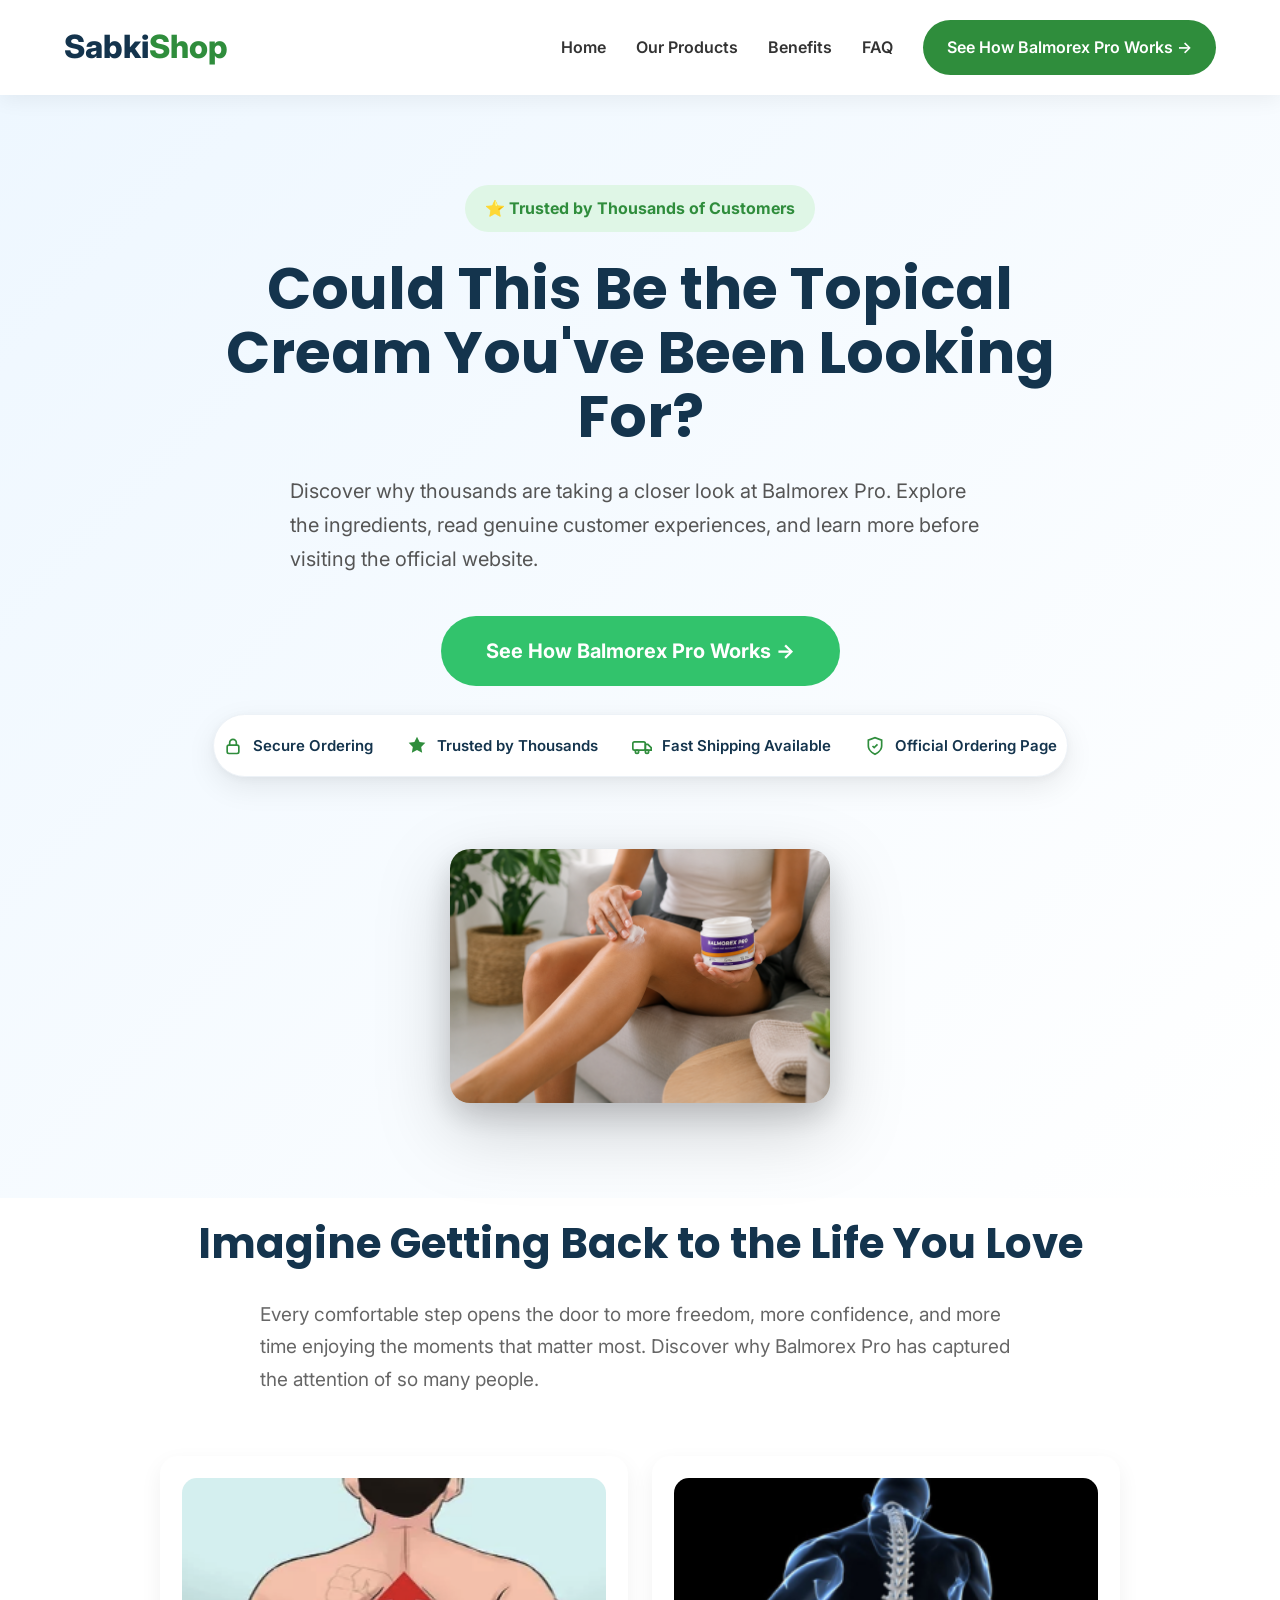
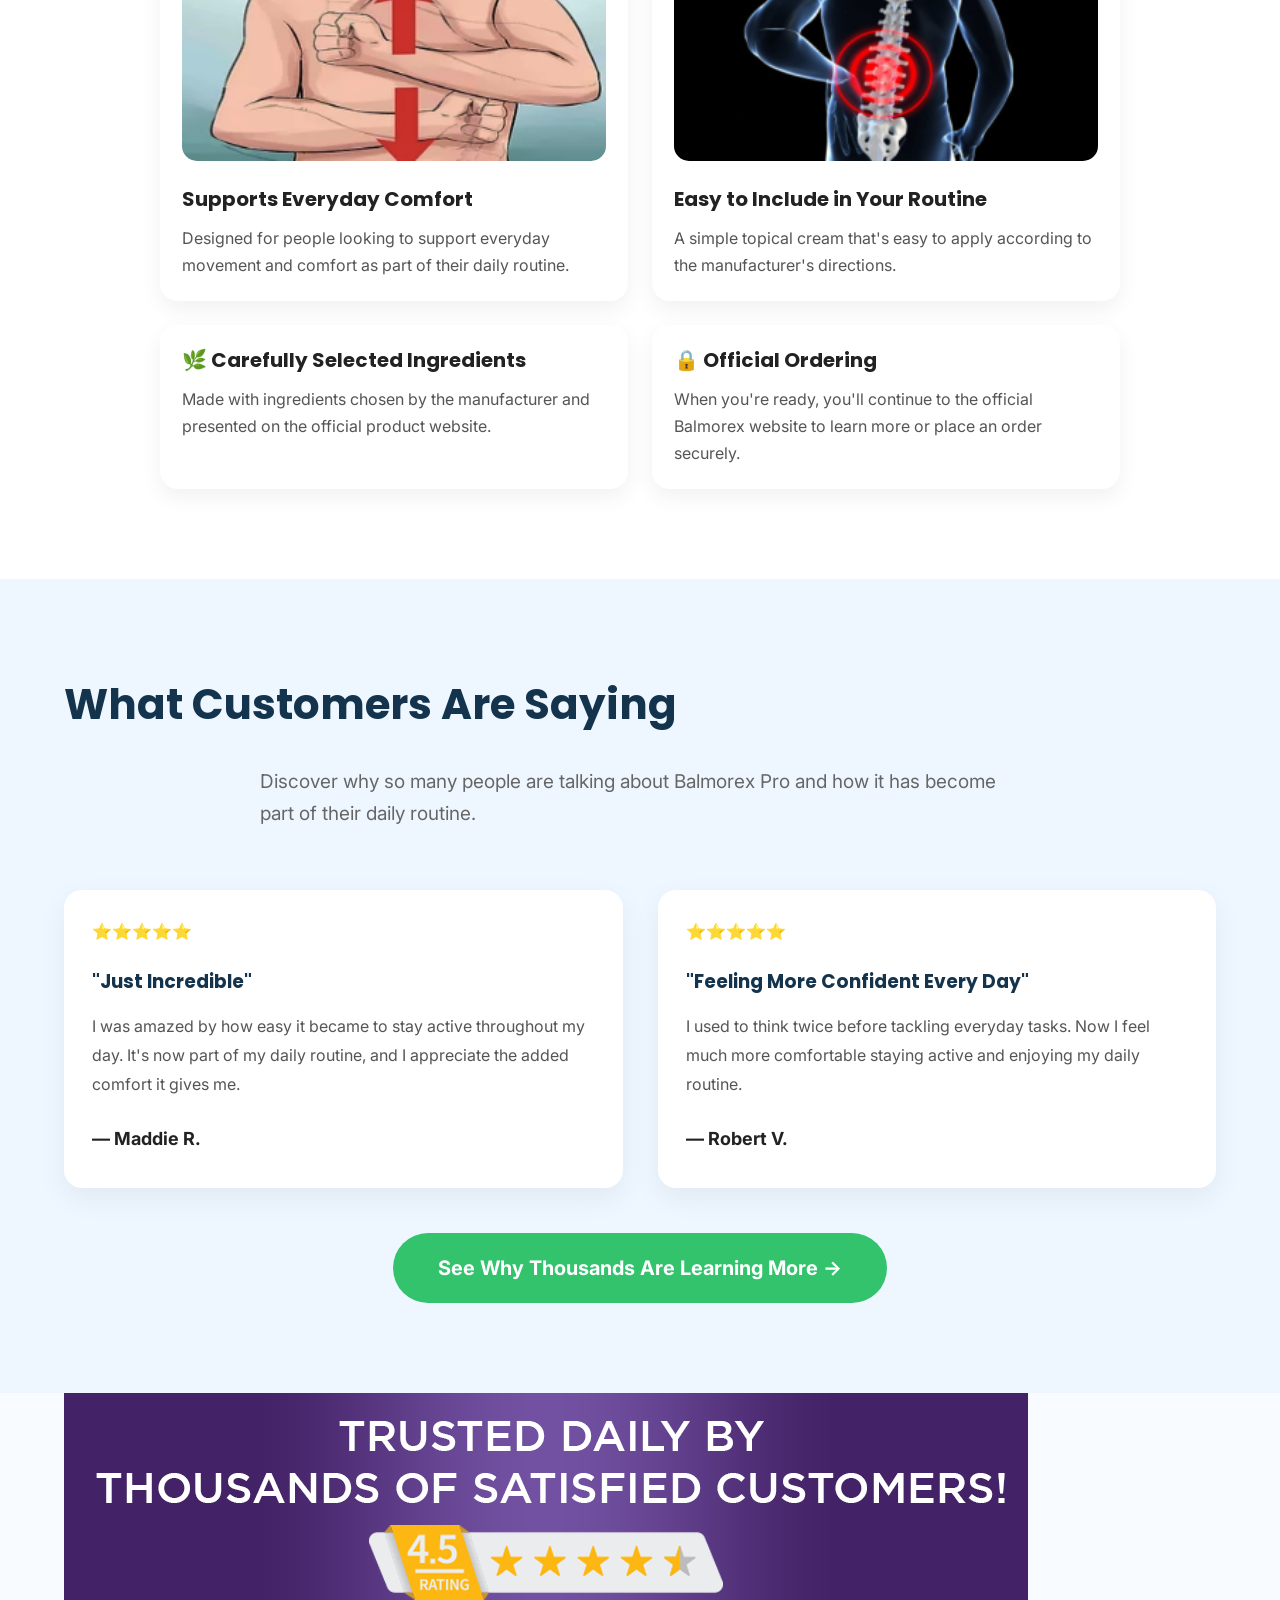
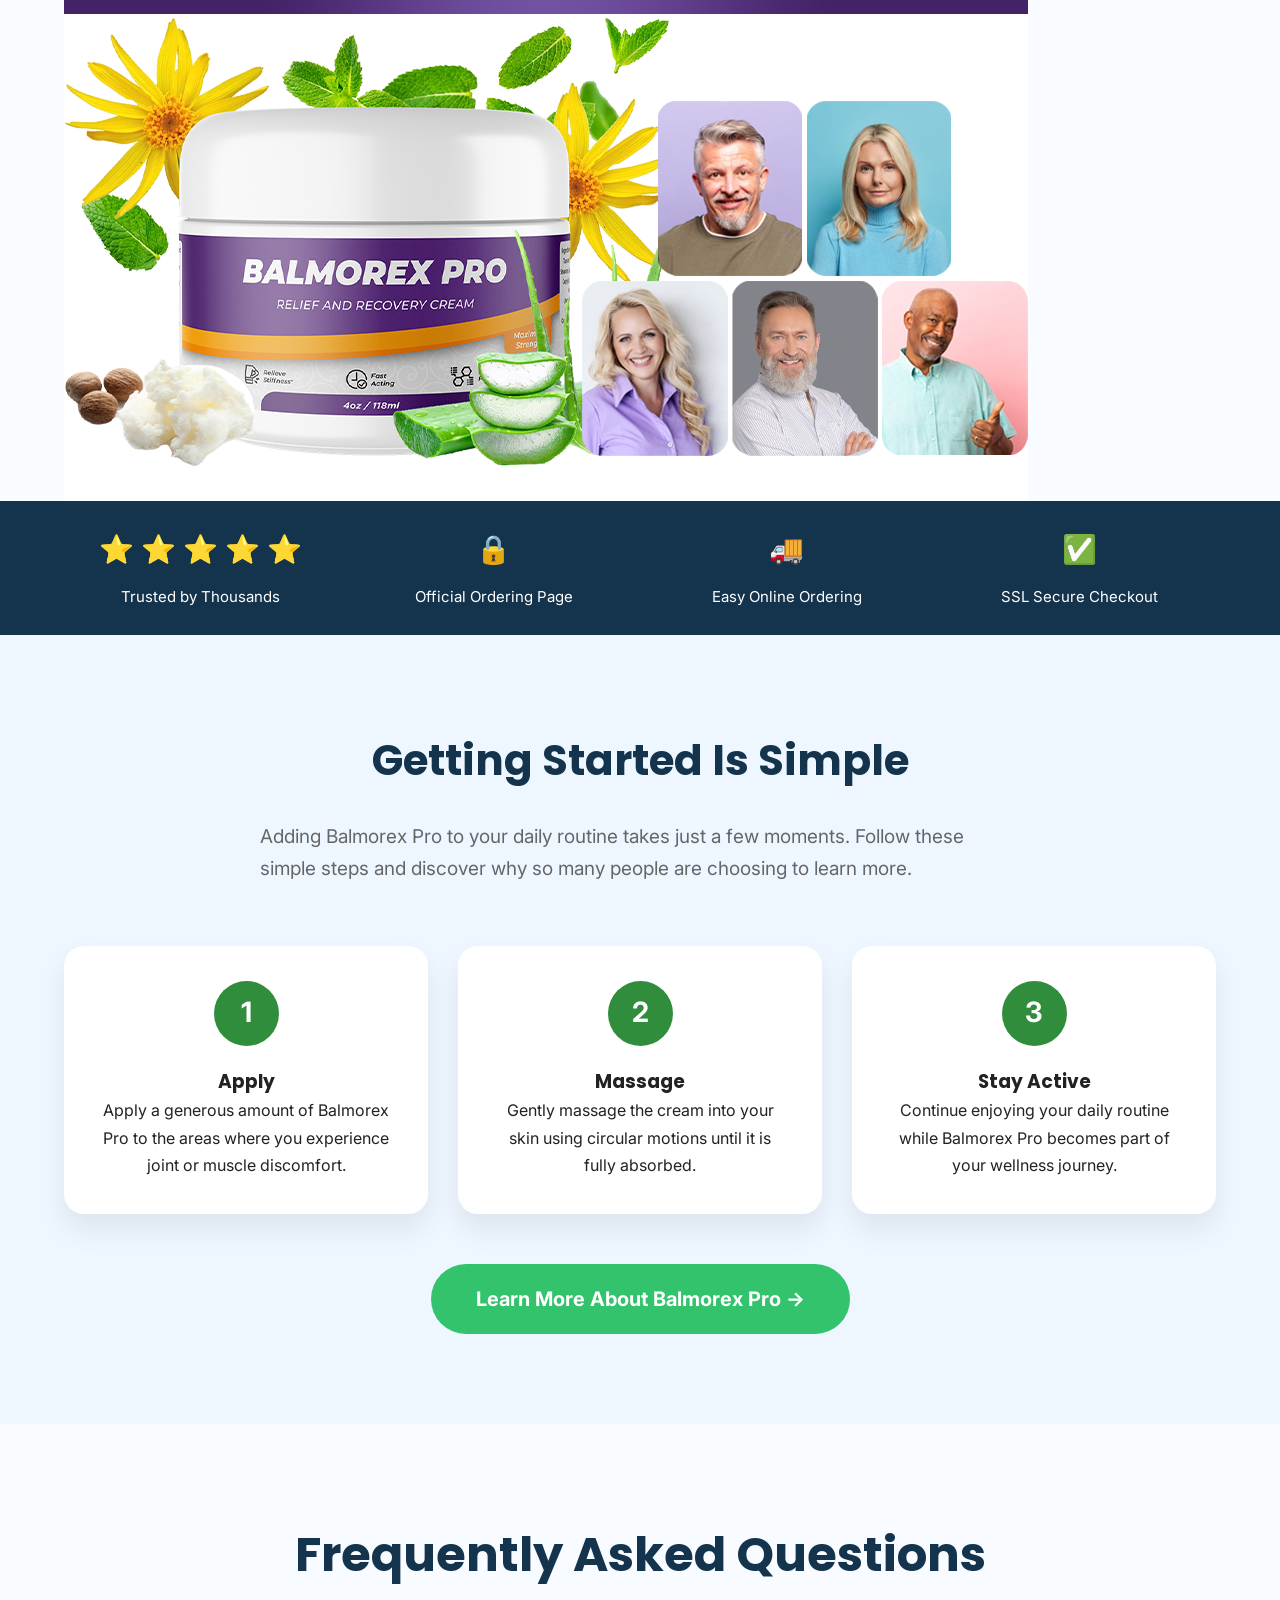
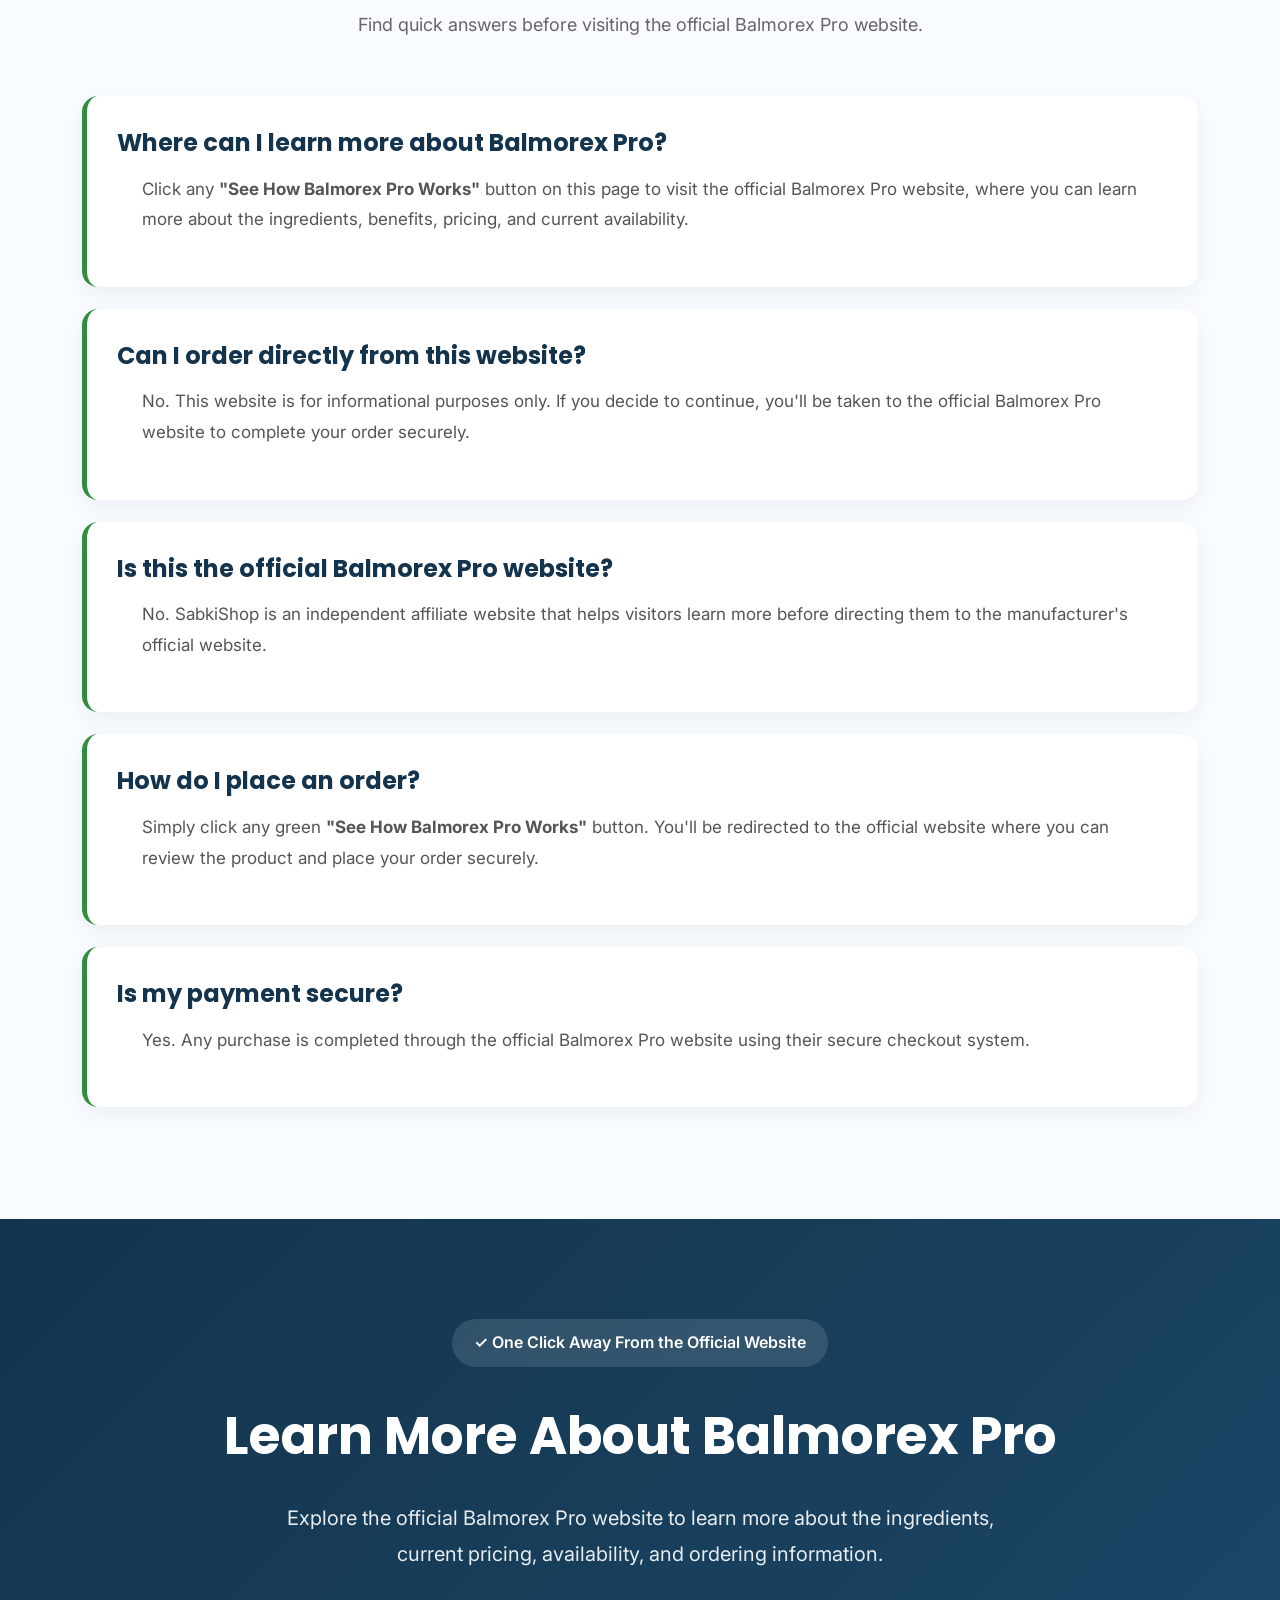
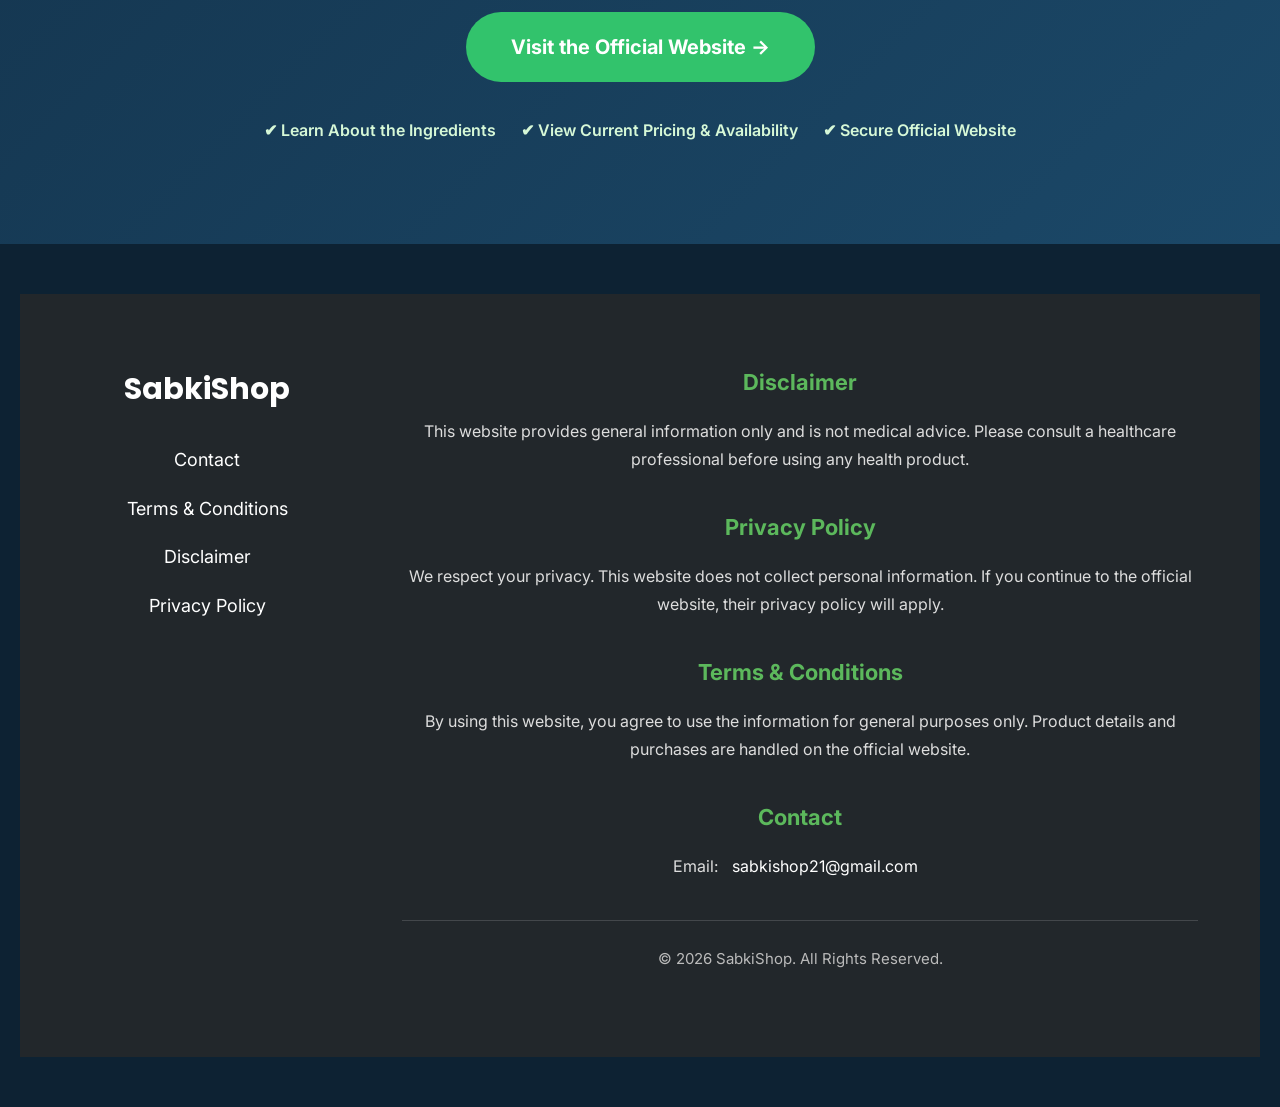
==== index.html @ d7b36d66 "Update the buttons" ====
<!DOCTYPE html>
<html lang="en">

<head>
    <meta charset="UTF-8">
    <meta name="viewport" content="width=device-width, initial-scale=1.0">

    <title>Balmorex Pro | SabkiShop</title>

    <meta name="description"
        content="Discover Balmorex Pro and learn more about its ingredients, benefits, and customer reviews.">

    <meta name="robots" content="index, follow">

    <link rel="canonical" href="https://www.sabkishop.in/">
    <link rel="preconnect" href="https://fonts.googleapis.com">
    <link rel="preconnect" href="https://fonts.gstatic.com" crossorigin>

    <link
        href="https://fonts.googleapis.com/css2?family=Poppins:wght@400;500;600;700;800&family=Inter:wght@400;500;600&display=swap"
        rel="stylesheet">

    <link rel="stylesheet" href="style.css">

    <!-- Meta Pixel Code -->
    <script>
        !function (f, b, e, v, n, t, s) {
            if (f.fbq) return; n = f.fbq = function () {
                n.callMethod ?
                n.callMethod.apply(n, arguments) : n.queue.push(arguments)
            };
            if (!f._fbq) f._fbq = n;
            n.push = n;
            n.loaded = !0;
            n.version = '2.0';
            n.queue = [];
            t = b.createElement(e);
            t.async = !0;
            t.src = v;
            s = b.getElementsByTagName(e)[0];
            s.parentNode.insertBefore(t, s)
        }
            (window, document, 'script',
                'https://connect.facebook.net/en_US/fbevents.js');

        fbq('init', '1314032300882143');
        fbq('track', 'PageView');
    </script>

    <noscript>
        <img height="1" width="1" style="display:none"
            src="https://www.facebook.com/tr?id=1314032300882143&ev=PageView&noscript=1" />
    </noscript>
    <!-- End Meta Pixel Code -->

    <!-- Google tag (gtag.js) -->
    <script async src="https://www.googletagmanager.com/gtag/js?id=G-KTD7SSH7BR"></script>
    <script>
        window.dataLayer = window.dataLayer || [];
        function gtag() { dataLayer.push(arguments); }
        gtag('js', new Date());

        gtag('config', 'G-KTD7SSH7BR');
    </script>


</head>

<body>

    <header>

    <div class="container nav">

        <div class="logo">

            Sabki<span>Shop</span>

        </div>

        <!-- Hamburger -->

        <div class="menu-toggle" id="menu-toggle">

            ☰

        </div>

        <!-- Navigation -->

        <nav id="navbar">

            <a href="index.html">Home</a>

            <a href="products.html">Our Products</a>

            <a href="#benefits">Benefits</a>

            <a href="#faq">FAQ</a>

            <a href="https://balmorex.pro/welcome/?hopId=12590943-ffef-498a-8f0c-2de0f0e2fb64&shield=4b830-x07nxhv7d1nktls4bk5a"
               target="_blank"
               class="nav-btn"
               onclick="fbq('track', 'InitiateCheckout');">

                See How Balmorex Pro Works →

            </a>

        </nav>

    </div>

</header>

    <section class="hero">

        <div class="container hero-grid">

            <div class="hero-text">

                <span class="badge">

                    ⭐ Trusted by Thousands of Customers

                </span>

                <h1>

                    Could This Be the Topical Cream You've Been Looking For?


                </h1>

                <p>

                    Discover why thousands are taking a closer look at Balmorex Pro. Explore the ingredients, read genuine customer experiences, and learn more before visiting the official website.
                </p>

                <div class="hero-buttons">

                    <a href="https://balmorex.pro/welcome/?hopId=12590943-ffef-498a-8f0c-2de0f0e2fb64&shield=4b830-x07nxhv7d1nktls4bk5a"
                        class="primary-btn" target="_blank" onclick="fbq('track', 'InitiateCheckout');">

                        See How Balmorex Pro Works →

                    </a>

                </div>

                <!-- TRUST LINE -->
                <div class="trust-line">

                    <div class="trust-item">
                        <!-- Lock -->
                        <svg class="trust-icon" viewBox="0 0 24 24" fill="none" stroke="currentColor" stroke-width="2">
                            <rect x="5" y="11" width="14" height="10" rx="2" />
                            <path d="M8 11V8a4 4 0 1 1 8 0v3" />
                        </svg>
                        <span>Secure Ordering</span>
                    </div>

                    <div class="trust-item">
                        <!-- Star -->
                        <svg class="trust-icon" viewBox="0 0 24 24" fill="currentColor">
                            <path d="M12 .9l3.1 6.3 6.9 1-5 4.9 1.2 6.9L12 16.8 5.8 20l1.2-6.9-5-4.9 6.9-1L12 .9z" />
                        </svg>
                        <span>Trusted by Thousands</span>
                    </div>

                    <div class="trust-item">
                        <!-- Truck -->
                        <svg class="trust-icon" viewBox="0 0 24 24" fill="none" stroke="currentColor" stroke-width="2">
                            <rect x="1" y="7" width="15" height="10" rx="2" />
                            <path d="M16 10h3l4 4v3h-7z" />
                            <circle cx="6" cy="19" r="2" />
                            <circle cx="18" cy="19" r="2" />
                        </svg>
                        <span>Fast Shipping Available</span>
                    </div>

                    <div class="trust-item">
                        <!-- Shield -->
                        <svg class="trust-icon" viewBox="0 0 24 24" fill="none" stroke="currentColor" stroke-width="2">
                            <path d="M12 22s8-4 8-10V5l-8-3-8 3v7c0 6 8 10 8 10z" />
                            <path d="M9 12l2 2 4-4" />
                        </svg>
                        <span>Official Ordering Page</span>
                    </div>

                </div>
            </div>
        </div>

       </div>

<div class="hero-image">

    <img src="images/balmorex-lifestyle.png"
         alt="Woman applying Balmorex Pro"
         class="lifestyle-image">

</div>

</div>

    </section>


    <section id="benefits" class="benefits">

        <div class="container">

            <h2>Imagine Getting Back to the Life You Love</h2>

            <p class="section-intro">
                Every comfortable step opens the door to more freedom, more confidence, and more time enjoying the
                moments that matter most. Discover why Balmorex Pro has captured the attention of so many people.
            </p>

            <div class="benefits-grid">

                <div class="benefit-card">

                    <img src="images/shoulder-pain.png" alt="Shoulder comfort illustration">

                    <h3>Supports Everyday Comfort</h3>

                    <p>
                        Designed for people looking to support everyday movement and comfort as part of their daily
                        routine.
                    </p>

                </div>

                <div class="benefit-card">

                    <img src="images/back-pain.png" alt="Back comfort illustration">

                    <h3>Easy to Include in Your Routine</h3>

                    <p>
                        A simple topical cream that's easy to apply according to the manufacturer's directions.
                    </p>

                </div>

                <div class="benefit-card">

                    <h3>🌿 Carefully Selected Ingredients</h3>

                    <p>
                        Made with ingredients chosen by the manufacturer and presented on the official product website.
                    </p>

                </div>

                <div class="benefit-card">

                    <h3>🔒 Official Ordering</h3>

                    <p>
                        When you're ready, you'll continue to the official Balmorex website to learn more or place an
                        order securely.
                    </p>

                </div>

            </div>

        </div>

    </section>

    <!-- TESTIMONIALS -->
    <section class="testimonials">

        <div class="container">

            <h2>What Customers Are Saying</h2>

            <p class="section-intro">
                Discover why so many people are talking about Balmorex Pro and how it has become part of their daily
                routine.
            </p>

            <div class="testimonial-grid">

                <div class="testimonial-card">

                    ⭐⭐⭐⭐⭐

                    <h3>"Just Incredible"</h3>

                    <p>
                        I was amazed by how easy it became to stay active throughout my day. It's now part of my daily routine, and I appreciate the added comfort it gives me.
                    </p>

                    <h4>— Maddie R.</h4>

                </div>

                <div class="testimonial-card">

                    ⭐⭐⭐⭐⭐

                    <h3>"Feeling More Confident Every Day"</h3>

                    <p>
                       I used to think twice before tackling everyday tasks. Now I feel much more comfortable staying active and enjoying my daily routine.
                    </p>

                    <h4>— Robert V.</h4>

                </div>

            </div>

            <div style="text-align:center;margin-top:45px;">

                <a href="https://balmorex.pro/welcome/?hopId=12590943-ffef-498a-8f0c-2de0f0e2fb64&shield=4b830-x07nxhv7d1nktls4bk5a"
                    class="primary-btn" target="_blank">

                    See Why Thousands Are Learning More →

                </a>


            </div>


        </div>

    </section>

    <div class="container">



        <img src="images/happy-customers.png" alt="Happy Customers">

    </div>

    </section>
    <section class="trust-strip">

        <div class="container trust-icons">

            <div>
                ⭐ ⭐ ⭐ ⭐ ⭐
                <p>Trusted by Thousands</p>
            </div>

            <div>
                🔒
                <p>Official Ordering Page</p>
            </div>

            <div>
                🚚
                <p>Easy Online Ordering</p>
            </div>

            <div>
                ✅
                <p>SSL Secure Checkout</p>
            </div>

        </div>

    </section>
    <section class="how">

        <div class="container">

            <h2>Getting Started Is Simple</h2>

            <p class="section-intro">
                Adding Balmorex Pro to your daily routine takes just a few moments. Follow these simple steps and
                discover why so many people are choosing to learn more.
            </p>


            <div class="steps">

                <div>


                    <span>1</span>

                    <h3>Apply</h3>

                    <p>
                        Apply a generous amount of Balmorex Pro to the areas where you experience joint or muscle
                        discomfort.
                    </p>

                </div>

                <div>

                    <span>2</span>

                    <h3>Massage</h3>

                    <p>
                        Gently massage the cream into your skin using circular motions until it is fully absorbed.
                    </p>

                </div>

                <div>

                    <span>3</span>

                    <h3>Stay Active</h3>

                    <p>
                        Continue enjoying your daily routine while Balmorex Pro becomes part of your wellness journey.
                    </p>

                </div>

            </div>

            <div style="text-align:center;margin-top:50px;">

                <a href="https://balmorex.pro/welcome/?hopId=12590943-ffef-498a-8f0c-2de0f0e2fb64&shield=4b830-x07nxhv7d1nktls4bk5a"
                    class="primary-btn" target="_blank">

                    Learn More About Balmorex Pro →

                </a>

            </div>

    </section>
    <!-- =========================
     FAQ SECTION
========================= -->

   <section class="faq" id="faq">

    <div class="container">

        <h2>Frequently Asked Questions</h2>

        <p class="faq-subtitle">
            Find quick answers before visiting the official Balmorex Pro website.
        </p>

        <div class="faq-item">
            <h3>Where can I learn more about Balmorex Pro?</h3>
            <p>
                Click any <strong>"See How Balmorex Pro Works"</strong> button on this page to visit the official Balmorex Pro website, where you can learn more about the ingredients, benefits, pricing, and current availability.
            </p>
        </div>

        <div class="faq-item">
            <h3>Can I order directly from this website?</h3>
            <p>
                No. This website is for informational purposes only. If you decide to continue, you'll be taken to the official Balmorex Pro website to complete your order securely.
            </p>
        </div>

        <div class="faq-item">
            <h3>Is this the official Balmorex Pro website?</h3>
            <p>
                No. SabkiShop is an independent affiliate website that helps visitors learn more before directing them to the manufacturer's official website.
            </p>
        </div>

        <div class="faq-item">
            <h3>How do I place an order?</h3>
            <p>
                Simply click any green <strong>"See How Balmorex Pro Works"</strong> button. You'll be redirected to the official website where you can review the product and place your order securely.
            </p>
        </div>

        <div class="faq-item">
            <h3>Is my payment secure?</h3>
            <p>
                Yes. Any purchase is completed through the official Balmorex Pro website using their secure checkout system.
            </p>
        </div>

    </div>

</section>
        </div>

    </section>
    <section class="cta-final">

    <div class="container">

        <div class="cta-card">

            <span class="cta-tag">
                ✓ One Click Away From the Official Website
            </span>

            <h2>
                Learn More About Balmorex Pro
            </h2>

            <p>
                Explore the official Balmorex Pro website to learn more about the ingredients, current pricing, availability, and ordering information.
            </p>

            <a href="https://balmorex.pro/welcome/?hopId=12590943-ffef-498a-8f0c-2de0f0e2fb64&shield=4b830-x07nxhv7d1nktls4bk5a"
               class="primary-btn"
               target="_blank"
               onclick="fbq('track','InitiateCheckout');">

                Visit the Official Website →

            </a>

            <div class="cta-checks">

                <span>✔ Learn About the Ingredients</span>

                <span>✔ View Current Pricing & Availability</span>

                <span>✔ Secure Official Website</span>

            </div>

        </div>

    </div>

</section>
    <footer>

        <footer class="footer">

            <div class="container footer-grid">

                <div class="footer-links">

                    <h3>SabkiShop</h3>

                    <a href="#contact">Contact</a>

                    <a href="#terms">Terms & Conditions</a>

                    <a href="#disclaimer">Disclaimer</a>

                    <a href="#privacy">Privacy Policy</a>

                </div>

                <div class="footer-content">

                    <div id="disclaimer" class="footer-section">
                        <h4>Disclaimer</h4>
                        <p>
                            This website provides general information only and is not medical advice.
                            Please consult a healthcare professional before using any health product.
                        </p>
                    </div>

                    <div id="privacy" class="footer-section">
                        <h4>Privacy Policy</h4>
                        <p>
                            We respect your privacy. This website does not collect personal information.
                            If you continue to the official website, their privacy policy will apply.
                        </p>
                    </div>

                    <div id="terms" class="footer-section">
                        <h4>Terms & Conditions</h4>
                        <p>
                            By using this website, you agree to use the information for general purposes only.
                            Product details and purchases are handled on the official website.
                        </p>
                    </div>

                    <div id="contact" class="footer-section">
                        <h4>Contact</h4>
                        <p>
                            Email:
                            <a href="mailto:sabkishop21@gmail.com">
                                sabkishop21@gmail.com
                            </a>
                        </p>
                    </div>

                    <p class="copyright">
                        © 2026 SabkiShop. All Rights Reserved.
                    </p>

                </div>

            </div>

        </footer>

    </footer>
    <button id="topBtn" title="Back to Top">
        ⬆
    </button>
    <script src="script.js"></script>

</body>

</html>
---- style.css ----
/* =========================
   GLOBAL
========================= */

* {
    margin: 0;
    padding: 0;
    box-sizing: border-box;
}

html {
    scroll-behavior: smooth;
}

body {
    font-family: 'Inter', sans-serif;
    background: #f8fbff;
    color: #222;
    line-height: 1.7;
}

.container {
    width: 90%;
    max-width: 1200px;
    margin: auto;
}

img {
    max-width: 100%;
    display: block;
}

h1,
h2,
h3 {
    font-family: 'Poppins', sans-serif;
}

/* =========================
   HEADER
========================= */

header {

    position: sticky;

    top: 0;

    background: white;

    z-index: 999;

    box-shadow: 0 5px 20px rgba(0, 0, 0, .06);

}

.nav {

    display:flex;
    justify-content:space-between;
    align-items:center;
    padding:20px 0;
    position:relative;

}

.logo {

    font-size: 32px;

    font-weight: 800;

    color: #14344d;

}

.logo span {

    color: #2f8d3c;

}

nav {

    display: flex;

    gap: 30px;

    align-items: center;

}

nav a {

    text-decoration: none;

    color: #14344d;

    font-weight: 600;

}

.nav-btn {

    background: #2f8d3c;

    color: white;

    padding: 14px 24px;

    border-radius: 50px;

    transition: .3s;

}

.nav-btn:hover {

    transform: translateY(-3px);

    box-shadow: 0 12px 25px rgba(47, 141, 60, .35);

}

nav a{

    text-decoration:none;

    color:#333;

    font-weight:600;

    transition:.3s;

}

nav a:hover{

    color:#2f8d3c;

}

/* Hamburger */

.menu-toggle{

    display:none;

    font-size:34px;

    cursor:pointer;

    user-select:none;

}

/* =========================
 HERO
========================= */

.hero {

    padding: 90px 0 40px;

    background: linear-gradient(135deg, #eef7ff, #ffffff);

}

.hero-grid {
    max-width: 900px;
    margin: 0 auto;
    text-align: center;
}

.badge {

    display: inline-block;

    background: #dff6e6;

    color: #2f8d3c;

    padding: 10px 20px;

    border-radius: 40px;

    font-weight: 700;

    margin-bottom: 25px;

}

.hero h1 {

    font-size: 58px;

    line-height: 1.1;

    margin-bottom: 25px;

    color: #14344d;

    max-width: 1000px;

    text-align: center;

}

.hero p {

    font-size: 20px;

    color: #555;

    margin: 0 auto 40px;

    text-align: left;

    max-width: 700px;
}

.primary-btn {

    display: inline-flex;

    background: #2f8d3c;

    color: white;

    text-decoration: none;

    padding: 18px 40px;

    border-radius: 60px;

    font-size: 18px;

    font-weight: 700;

    transition: .3s;

}

.primary-btn:hover {

    transform: translateY(-5px);

    box-shadow: 0 18px 35px rgba(47, 141, 60, .35);
}

.hero-image img,
.hero-image video {

    width: 100%;
    max-width: 560px;

    margin: 32px auto 20px;

    display: block;

    border-radius: 20px;

    filter: drop-shadow(0 25px 35px rgba(0, 0, 0, .18));

}

/* =========================
CUSTOMERS
========================= */

.customers {

    padding: 90px 0;

    text-align: center;

}

.customers h2 {

    font-size: 40px;

    color: #14344d;

    margin-bottom: 40px;

}

.customers img {

    max-width: 700px;

    margin: 0 auto;

    border-radius: 20px;

    box-shadow: 0 20px 40px rgba(0, 0, 0, .12);

}

/* =========================
SECTION DEFAULTS
========================= */

section {

    padding: 90px 0;

}

h2 {

    font-size: 42px;

    color: #14344d;

    margin-bottom: 25px;

}

/* =========================
BUTTON ANIMATION
========================= */

.primary-btn,

.nav-btn {

    transition: .35s;

}

.primary-btn:hover,

.nav-btn:hover {

    transform: translateY(-4px) scale(1.03);

}

/* =========================
MOBILE
========================= */

@media(max-width:900px) {

    .hero-grid {

        grid-template-columns: 1fr;

        text-align: center;

    }

    nav {

        display: none;

    }

    .hero h1 {

        font-size: 42px;

    }

    .hero p {

        font-size: 18px;

    }

}

/* =========================
BENEFITS
========================= */

.benefits {

    background: white;

    padding: 10px 0 90px;

}

.section-intro {

    max-width: 760px;

    margin: 0 auto 60px;

    text-align: left;

    color: #666;

    font-size: 19px;

}

.benefits h2 {

    text-align: center;

    margin-bottom: 20px;

}

.benefits-grid {

    display: grid;

    grid-template-columns: repeat(2, 1fr);

    gap: 35px;

}

.benefit-card {

    background: #ffffff;

    border-radius: 20px;

    padding: 30px;

    box-shadow: 0 20px 45px rgba(0, 0, 0, .08);

    transition: .35s;

}

.benefit-card:hover {

    transform: translateY(-10px);

}

.benefit-card img {

    width: 100%;

    border-radius: 15px;

    margin-bottom: 25px;

}

.benefit-card h3 {

    margin-bottom: 15px;

    font-size: 24px;

    color: #14344d;

}

.benefit-card p {

    color: #666;

}

@media(max-width:900px) {

    .benefits-grid {

        grid-template-columns: 1fr;

    }

}

/* TRUST STRIP */

.trust-strip {

    background: #14344d;

    padding: 25px 0;

    color: white;

}

.trust-icons {

    display: grid;

    grid-template-columns: repeat(4, 1fr);

    text-align: center;

    gap: 20px;

}

.trust-icons div {

    font-size: 28px;

}

.trust-icons p {

    margin-top: 10px;

    font-size: 15px;

}

@media(max-width:900px) {

    .trust-icons {

        grid-template-columns: repeat(2, 1fr);

    }

}

/* HOW */

.how {
    background: #eef7ff;
}

.how h2 {
    text-align: center;
}

.steps {

    display: grid;

    grid-template-columns: repeat(3, 1fr);

    gap: 30px;

    margin-top: 40px;

}

.steps div {

    background: white;

    padding: 35px;

    border-radius: 20px;

    text-align: center;

    box-shadow: 0 15px 30px rgba(0, 0, 0, .08);

}

.steps span {

    display: inline-flex;

    width: 65px;

    height: 65px;

    border-radius: 50%;

    background: #2f8d3c;

    color: white;

    align-items: center;

    justify-content: center;

    font-size: 28px;

    font-weight: bold;

    margin-bottom: 20px;

}

@media(max-width:900px) {

    .steps {

        grid-template-columns: 1fr;

    }

}

/* HOW */

.how {

    background: #eef7ff;

}

.steps {

    display: grid;

    grid-template-columns: repeat(3, 1fr);

    gap: 30px;

    margin-top: 40px;

}

.steps div {

    background: white;

    padding: 35px;

    border-radius: 20px;

    text-align: center;

    box-shadow: 0 15px 30px rgba(0, 0, 0, .08);

}

.steps span {

    display: inline-flex;

    width: 65px;

    height: 65px;

    border-radius: 50%;

    background: #2f8d3c;

    color: white;

    align-items: center;

    justify-content: center;

    font-size: 28px;

    font-weight: bold;

    margin-bottom: 20px;

}

@media(max-width:900px) {

    .steps {

        grid-template-columns: 1fr;

    }

}

/* HOW */

.how {

    background: #eef7ff;

}

.steps {

    display: grid;

    grid-template-columns: repeat(3, 1fr);

    gap: 30px;

    margin-top: 40px;

}

.steps div {

    background: white;

    padding: 35px;

    border-radius: 20px;

    text-align: center;

    box-shadow: 0 15px 30px rgba(0, 0, 0, .08);

}

.steps span {

    display: inline-flex;

    width: 65px;

    height: 65px;

    border-radius: 50%;

    background: #2f8d3c;

    color: white;

    align-items: center;

    justify-content: center;

    font-size: 28px;

    font-weight: bold;

    margin-bottom: 20px;

}

@media(max-width:900px) {

    .steps {

        grid-template-columns: 1fr;

    }

}

/* ==========================
   FINAL CTA
========================== */

.cta-final{

    background:linear-gradient(135deg,#14344d,#1b4868);

    padding:100px 20px;

    text-align:center;

    color:#fff;

}

.cta-final h2{

    font-size:52px;

    margin-bottom:20px;

    color:#fff;

}

.cta-final p{

    max-width:720px;

    margin:0 auto 40px;

    font-size:20px;

    line-height:1.8;

    color:rgba(255,255,255,.9);

}

.cta-tag{

    display:inline-block;

    padding:10px 22px;

    background:rgba(255,255,255,.12);

    border-radius:40px;

    margin-bottom:25px;

    font-weight:600;

}

.cta-checks{

    display:flex;

    justify-content:center;

    flex-wrap:wrap;

    gap:25px;

    margin-top:35px;

}

.cta-checks span{

    color:#d6f8d7;

    font-weight:600;

}

@media(max-width:768px){

.cta-final{

    padding:75px 20px;

}

.cta-final h2{

    font-size:36px;

}

.cta-final p{

    font-size:17px;

}

.cta-checks{

    flex-direction:column;

    gap:12px;

}

}

footer {

    background: #0d2233;

    color: white;

    text-align: center;

    padding: 50px 20px;

}

footer a {

    color: #79d27d;

    text-decoration: none;

    margin: 0 10px;

}

footer p {

    margin: 15px 0;
}

 /* ==========================
   FAQ
========================== */

.faq{
    padding:90px 20px;
    background:#f8fbff;
}

.faq h2{
    text-align:center;
    font-size:48px;
    color:#14344d;
    margin-bottom:15px;
    font-weight:700;
}

.faq-subtitle{
    text-align:center;
    max-width:700px;
    margin:0 auto 55px;
    font-size:18px;
    color:#666;
    line-height:1.7;
}

/* FAQ Card */

.faq-item{
    background:#fff;
    border-radius:18px;
    padding:30px;
    margin-bottom:22px;
    border-left:5px solid #2f8d3c;
    box-shadow:0 10px 30px rgba(0,0,0,.06);
    transition:all .3s ease;
}

.faq-item:hover{
    transform:translateY(-4px);
    box-shadow:0 18px 40px rgba(0,0,0,.10);
}

.faq-item h3{
    color:#14344d;
    font-size:24px;
    margin-bottom:14px;
    line-height:1.4;
}

.faq-item p{
    color:#555;
    font-size:17px;
    line-height:1.8;
    margin:0;
}

/* Mobile */

@media (max-width:768px){

    .faq{
        padding:70px 20px;
    }

    .faq h2{
        font-size:36px;
    }

    .faq-subtitle{
        font-size:16px;
        margin-bottom:35px;
    }

    .faq-item{
        padding:22px;
    }

    .faq-item h3{
        font-size:20px;
    }

    .faq-item p{
        font-size:16px;
    }

}


    /* Back To Top Button */

    #topBtn {
        display: none;
        position: fixed;
        bottom: 25px;
        right: 25px;
        z-index: 999;
        border: none;
        outline: none;
        background: #2e7d32;
        color: #fff;
        cursor: pointer;
        padding: 14px 18px;
        border-radius: 50%;
        font-size: 22px;
        box-shadow: 0 8px 25px rgba(0, 0, 0, .25);
        transition: .3s;
    }

    #topBtn:hover {
        background: #1b5e20;
        transform: translateY(-4px);
    }

    .step-card {
        text-decoration: none;
        color: inherit;
        display: block;
        transition: 0.3s ease;
    }

    .step-card:hover {
        transform: translateY(-8px);
        box-shadow: 0 15px 35px rgba(0, 0, 0, 0.15);
    }

    /* ===========================
TESTIMONIALS
=========================== */

    .testimonials {

        background: #eef7ff;

        padding: 90px 0;

    }

    .testimonial-grid {

        display: grid;

        grid-template-columns: repeat(2, 1fr);

        gap: 35px;

        margin-top: 50px;

    }

    .testimonial-card {

        background: #fff;

        padding: 35px;

        border-radius: 20px;

        box-shadow: 0 15px 35px rgba(0, 0, 0, .08);

        transition: .3s;

    }

    .testimonial-card:hover {

        transform: translateY(-8px);

    }

    .testimonial-card h3 {

        margin: 20px 0 15px;

        color: #14344d;

    }

    .testimonial-card p {

        color: #555;

        line-height: 1.8;

    }

    .testimonial-card h4 {

        margin-top: 25px;

        color: #2f8d3c;

    }

    @media(max-width:900px) {

        .testimonial-grid {

            grid-template-columns: 1fr;

        }

    }

    /* ===========================
   FOOTER
=========================== */

    .footer {
        background: #22272b;
        color: #fff;
        padding: 70px 0;
    }

    .footer-grid {
        display: grid;
        grid-template-columns: 250px 1fr;
        gap: 70px;
    }

    .footer-links h3 {
        margin-bottom: 30px;
        font-size: 30px;
        font-weight: 700;
        color: #fff;
    }

    .footer-links a {
        display: block;
        color: #fff;
        text-decoration: none;
        margin: 18px 0;
        font-size: 18px;
        transition: .3s;
    }

    .footer-links a:hover {
        color: #5cb85c;
    }

    .footer-section {
        margin-bottom: 35px;
    }

    .footer-section h4 {
        color: #5cb85c;
        margin-bottom: 10px;
        font-size: 22px;
    }

    .footer-section p {
        color: #ddd;
        line-height: 1.8;
        font-size: 16px;
    }

    .footer-section a {
        color: #fff;
        text-decoration: none;
    }

    .footer-section a:hover {
        color: #5cb85c;
    }

    .copyright {
        margin-top: 40px;
        border-top: 1px solid rgba(255, 255, 255, .15);
        padding-top: 25px;
        color: #bbb;
        font-size: 15px;
    }

    @media (max-width:768px) {

        .footer-grid {
            grid-template-columns: 1fr;
            gap: 40px;
        }

        .footer-links {
            text-align: center;
        }

        .footer-content {
            text-align: left;
        }

    }

    /* ==========================
   TRUST LINE
========================== */

    .trust-line {

        display: flex;

        justify-content: center;

        align-items: center;

        gap: 34px;

        margin: 28px auto 40px;

        padding: 18px 34px;

        background: #ffffff;

        border: 1px solid #edf2f7;

        border-radius: 60px;

        width: fit-content;

        max-width: 95%;

        box-shadow:
            0 10px 30px rgba(0, 0, 0, .08),
            0 2px 8px rgba(0, 0, 0, .04);

    }

    .trust-item {

        display: flex;

        align-items: center;

        gap: 10px;

    }

    .trust-item span {

        font-size: 15px;

        font-weight: 600;

        color: #14344d;

        white-space: nowrap;

    }

    .trust-icon {

        width: 20px;

        height: 20px;

        color: #2f8d3c;

        flex-shrink: 0;

    }

    /* subtle interaction */

    .trust-item:hover {

        transform: translateY(-2px);

        transition: .25s;

    }

    @media (max-width:768px) {

        .trust-line {

            flex-wrap: wrap;

            justify-content: center;

            gap: 18px;

            padding: 18px;

            border-radius: 24px;

        }
    }

  /*=====================================
      CITRUS HERO
======================================*/

.citrus-hero{

    padding:80px 0 70px;

    text-align:center;

}

.citrus-hero h1{

    max-width:900px;

    margin:0 auto 30px;

    font-size:40px;

    line-height:1.2;

    font-weight:800;

    color:#111;

}

.hero-description{

    max-width:760px;

    margin:0 auto;

    font-size:22px;

    line-height:1.8;

    color:#555;

}

.hero-image{

    display:flex;

    justify-content:center;

    align-items:center;

    margin:35px auto;

}

.hero-image img{

    width:100%;

    max-width:380px;

    height:auto;

    display:block;

}

.primary-btn{

    display:inline-block;

    background:#32c36c;

    color:#fff;

    text-decoration:none;

    padding:18px 45px;

    border-radius:40px;

    font-size:20px;

    font-weight:700;

    transition:.3s;

}

.primary-btn:hover{

    transform:translateY(-3px);

}

.hero-trust{

    margin-top:50px;

}

.hero-stars{

    font-size:34px;

    color:#f7b500;

    letter-spacing:4px;

    margin-bottom:12px;

}

.trust-text{

    font-size:28px;

    font-weight:600;

    color:#222;

    margin:0;

}

.hero-benefits{

    max-width:420px;

    margin:45px auto 0;

    text-align:left;

}

.benefit{

    font-size:22px;

    font-weight:500;

    color:#222;

    margin-bottom:22px;

}

@media(max-width:768px){

    .citrus-hero{

        padding:60px 20px;

    }

    .citrus-hero h1{

        font-size:34px;

    }

    .hero-description{

        font-size:18px;

    }

    .hero-image{

        min-height:300px;

    }

    .trust-text{

        font-size:22px;

    }

    .benefit{

        font-size:18px;

    }

}
.image-placeholder{

    width:420px;

    height:520px;

    border:3px dashed #d9d9d9;

    border-radius:20px;

    background:#fafafa;

    display:flex;

    justify-content:center;

    align-items:center;

    color:#999;

    font-size:22px;

    font-weight:600;

    margin:0 auto;

}

/*=====================================
        PROBLEM SECTION
======================================*/

.problem-section{

    background:#FFFFFF;

    padding:90px 0;

}

.problem-section h2{

    text-align:center;

    font-size:40px;

    font-weight:800;

    color:#222;

    margin-bottom:35px;

}

.problem-section p{

    max-width:850px;

    margin:0 auto 25px;

    text-align:left;

    font-size:21px;

    line-height:1.9;

    color:#555;

}

.problem-grid{

    margin-top:60px;

    display:grid;

    grid-template-columns:repeat(2,1fr);

    gap:30px;

    max-width:900px;

    margin-left:auto;

    margin-right:auto;

}

.problem-card{

    background:#FFF8F2;

    border-radius:20px;

    padding:30px;

    font-size:22px;

    font-weight:600;

    color:#222;

    box-shadow:0 12px 35px rgba(0,0,0,.08);

    transition:.3s;

}

.problem-card:hover{

    transform:translateY(-5px);

}

@media(max-width:768px){

    .problem-section{

        padding:70px 20px;

    }

    .problem-section h2{

        font-size:32px;

    }

    .problem-section p{

        font-size:18px;

    }

    .problem-grid{

        grid-template-columns:1fr;

    }

    .problem-card{

        font-size:18px;

    }

}

/*======================================
        SECTION 3
======================================*/

.solution-section{

    background:#FFF3E6;

    padding:100px 20px;

}

.solution-content{

    max-width:900px;

    margin:0 auto;

}

.solution-content h2{

    text-align:center;

    font-size:42px;

    font-weight:800;

    color:#222;

    margin-bottom:40px;

}

.solution-content p{

    max-width:900px;

    margin:0 auto 25px;

    text-align:left;

    font-size:22px;

    line-height:1.9;

    color:#555;

}

.solution-image{

    margin:60px auto 40px;

    display:flex;

    justify-content:center;

}

.solution-image .image-placeholder{

    width:380px;

    height:460px;

    border:3px dashed #E6B35A;

    border-radius:24px;

    background:#FFF9F2;

    display:flex;

    justify-content:center;

    align-items:center;

    font-size:22px;

    font-weight:700;

    color:#C38A1D;

}

.solution-section .primary-btn{

    display:block;

    width:fit-content;

    margin:0 auto;

}

@media(max-width:768px){

    .solution-content h2{

        font-size:32px;

    }

    .solution-content p{

        font-size:18px;

    }

    .solution-image .image-placeholder{

        width:280px;

        height:340px;

    }

}

/*======================================
        SECTION 4
======================================*/

.benefits-section{

    background:#FFFDF8;

    padding:90px 20px;

}

.benefits-section h2{

    text-align:center;

    font-size:34px;

    font-weight:800;

    color:#222;

    margin-bottom:55px;

    line-height:1.3;

}

.benefits-grid{

    display:grid;

    grid-template-columns:repeat(2,1fr);

    gap:24px;

    max-width:960px;

    margin:0 auto;

}

.benefit-card{

    background:#FFFFFF;

    border-radius:18px;

    padding:22px;

    box-shadow:0 8px 22px rgba(0,0,0,.06);

    transition:.3s;

    display:flex;

    flex-direction:column;

}

.benefit-card:hover{

    transform:translateY(-5px);

}

.benefit-icon{

    width:48px;

    height:48px;

    border-radius:50%;

    background:#FFF3E6;

    display:flex;

    justify-content:center;

    align-items:center;

    margin-bottom:16px;

}

.benefit-icon .material-symbols-outlined{

    font-size:24px;

    color:#FF9F43;

}

.benefit-card h3{

    font-size:20px;

    font-weight:700;

    line-height:1.35;

    color:#222;

    margin-bottom:12px;

}

.benefit-card p{

    font-size:16px;

    line-height:1.7;

    color:#555;

    margin:0;

}

.benefit-card-last{

    grid-column:1 / -1;

    max-width:480px;

    margin:0 auto;

}

/*======================================
        TABLET
======================================*/

@media (max-width:992px){

    .benefits-grid{

        gap:20px;

    }

    .benefits-section h2{

        font-size:30px;

    }

}

/*======================================
        MOBILE
======================================*/

@media (max-width:768px){

    .benefits-section{

        padding:60px 18px;

    }

    .benefits-section h2{

        font-size:28px;

        margin-bottom:35px;

        line-height:1.35;

    }

    .benefits-grid{

        grid-template-columns:1fr;

        gap:18px;

        max-width:100%;

    }

    .benefit-card{

        padding:20px;

        border-radius:16px;

    }

    .benefit-icon{

        width:44px;

        height:44px;

        margin-bottom:14px;

    }

    .benefit-icon .material-symbols-outlined{

        font-size:22px;

    }

    .benefit-card h3{

        font-size:19px;

        margin-bottom:10px;

    }

    .benefit-card p{

        font-size:15px;

        line-height:1.6;

    }

    .benefit-card-last{

        grid-column:auto;

        max-width:100%;

    }

}

/*======================================
        SECTION 5
======================================*/

.journey-section{

    background:#F8FBF7;

    padding:90px 20px;

}

.journey-top,
.journey-bottom{

    max-width:850px;

    margin:0 auto;

}

.journey-bottom{

    margin-top:80px;

}

.journey-section h2{

    text-align:center;

    font-size:34px;

    font-weight:800;

    color:#222;

    margin-bottom:25px;

    line-height:1.3;

}

.journey-section .intro{

    text-align:center;

    font-size:18px;

    color:#555;

    margin-bottom:40px;

}

.journey-list{

    display:flex;

    flex-direction:column;

    gap:22px;

}

.journey-item{

    display:flex;

    gap:18px;

    align-items:flex-start;

    background:#FFFFFF;

    padding:22px;

    border-radius:16px;

    box-shadow:0 8px 20px rgba(0,0,0,.05);

}

.journey-item .material-symbols-outlined{

    color:#4CAF50;

    font-size:28px;

}

.journey-item strong{

    display:block;

    font-size:20px;

    margin-bottom:8px;

    color:#222;

}

.journey-item p{

    margin:0;

    font-size:16px;

    line-height:1.7;

    color:#555;

}

.journey-bottom p{

    font-size:18px;

    line-height:1.8;

    color:#555;

    margin-bottom:22px;

    text-align:left;

}

.journey-image{

    display:flex;

    justify-content:center;

    margin:45px 0 35px;

}

.journey-image .image-placeholder{

    width:320px;

    height:380px;

    border:3px dashed #E6B35A;

    border-radius:20px;

    background:#FFF9F2;

    display:flex;

    justify-content:center;

    align-items:center;

    color:#C38A1D;

    font-weight:700;

}

.journey-section .primary-btn{

    display:block;

    width:fit-content;

    margin:0 auto;

}

/*================ MOBILE ================*/

@media (max-width:768px){

    .journey-section{

        padding:60px 18px;

    }

    .journey-section h2{

        font-size:28px;

    }

    .journey-section .intro{

        font-size:16px;

    }

    .journey-item{

        padding:18px;

    }

    .journey-item strong{

        font-size:18px;

    }

    .journey-item p{

        font-size:15px;

    }

    .journey-bottom{

        margin-top:60px;

    }

    .journey-bottom p{

        font-size:16px;

    }

    .journey-image .image-placeholder{

        width:260px;

        height:300px;

    }

}

/*======================================
        SECTION 6
======================================*/

.testimonials-section{

    background:#FFFDF9;

    padding:90px 20px;

}

.testimonials-section .container{

    max-width:1100px;

    margin:0 auto;

}

.testimonials-section h2{

    text-align:center;

    font-size:36px;

    font-weight:800;

    color:#222;

    margin-bottom:55px;

    line-height:1.3;

}

.testimonials-grid{

    display:grid;

    grid-template-columns:repeat(3,1fr);

    gap:25px;

}

.testimonial-card{

    background:#ffffff;

    border-radius:18px;

    padding:28px;

    box-shadow:0 10px 30px rgba(0,0,0,.06);

    transition:.3s;

}

.testimonial-card:hover{

    transform:translateY(-6px);

}

.stars{

    font-size:20px;

    margin-bottom:20px;

    color:#FDBA12;

}

.testimonial-text{

    font-size:17px;

    line-height:1.8;

    color:#555;

    margin-bottom:25px;

    font-style:italic;

}

.testimonial-card h4{

    font-size:18px;

    font-weight:700;

    color:#222;

    margin-bottom:6px;

}

.testimonial-card span{

    display:block;

    font-size:15px;

    color:#777;

}

/*======================================
        MOBILE
======================================*/

@media (max-width:768px){

    .testimonials-section{

        padding:65px 20px;

    }

    .testimonials-section h2{

        font-size:30px;

        margin-bottom:35px;

    }

    .testimonials-grid{

        grid-template-columns:1fr;

        gap:20px;

    }

    .testimonial-card{

        padding:22px;

    }

    .stars{

        font-size:18px;

    }

    .testimonial-text{

        font-size:16px;

        line-height:1.7;

    }

    .testimonial-card h4{

        font-size:17px;

    }

    .testimonial-card span{

        font-size:14px;

    }

}

/*======================================
        SECTION 7
======================================*/

.cta-section{

    background:linear-gradient(180deg,#F8FFF9 0%,#F2FBF4 100%);

    padding:90px 20px;

}

.cta-section .container{

    max-width:900px;

    margin:0 auto;

}

.cta-section h2{

    text-align:center;

    font-size:40px;

    font-weight:800;

    line-height:1.25;

    color:#222;

    margin-bottom:35px;

}

.cta-intro{

    max-width:700px;

    margin:0 auto 20px;

    text-align:left;

    font-size:20px;

    line-height:1.8;

    color:#555;

}

.cta-main-btn{

    display:flex;

    justify-content:center;

    align-items:center;

    width:100%;

    max-width:320px;

    height:58px;

    margin:45px auto 25px;

    font-size:20px;

    font-weight:700;

}

.cta-note{

    max-width:650px;

    margin:0 auto;

    text-align:center;

    font-size:17px;

    line-height:1.8;

    color:#666;

}

.cta-divider{

    width:100%;

    height:1px;

    background:#DDEEDD;

    margin:60px 0;

}

.cta-bottom{

    display:flex;

    justify-content:space-between;

    align-items:center;

    gap:30px;

}

.cta-bottom h3{

    margin:0;

    font-size:26px;

    font-weight:700;

    color:#222;

}

.secondary-btn{

    display:flex;

    justify-content:center;

    align-items:center;

    min-width:200px;

    height:56px;

    padding:0 35px;

    border-radius:50px;

    text-decoration:none;

    background:#fff;

    border:2px solid #38C26A;

    color:#38C26A;

    font-weight:700;

    transition:.3s;

}

.secondary-btn:hover{

    background:#38C26A;

    color:#fff;

}

/*======================================
        MOBILE
======================================*/

@media (max-width:768px){

    .cta-section{

        padding:65px 20px;

    }

    .cta-section h2{

        font-size:30px;

        margin-bottom:30px;

    }

    .cta-intro{

        max-width:100%;

        font-size:17px;

        text-align:left;

        line-height:1.7;

    }

    .cta-main-btn{

        max-width:100%;

        height:56px;

        font-size:18px;

        margin:35px auto 20px;

    }

    .cta-note{

        font-size:15px;

        line-height:1.7;

    }

    .cta-divider{

        margin:45px 0;

    }

    .cta-bottom{

        flex-direction:column;

        align-items:flex-start;

        gap:20px;

    }

    .cta-bottom h3{

        font-size:22px;

        line-height:1.4;

    }

    .secondary-btn{

        width:100%;

    }

}

/*======================================
        SECTION 8
======================================*/

.faq-section{

    background:#F8FAFC;

    padding:90px 20px;

}

.faq-section .container{

    max-width:850px;

    margin:0 auto;

}

.faq-section h2{

    text-align:center;

    font-size:36px;

    font-weight:800;

    color:#222;

    margin-bottom:50px;

    line-height:1.3;

}

.faq-container{

    display:flex;

    flex-direction:column;

    gap:18px;

}

.faq-item{

    background:#fff;

    border-radius:16px;

    box-shadow:0 8px 22px rgba(0,0,0,.05);

    overflow:hidden;

}

.faq-item summary{

    list-style:none;

    cursor:pointer;

    padding:22px 25px;

    font-size:20px;

    font-weight:600;

    color:#222;

    display:flex;

    justify-content:space-between;

    align-items:center;

}

.faq-item summary::-webkit-details-marker{

    display:none;

}

.faq-item summary::after{

    content:"+";

    font-size:28px;

    font-weight:700;

    color:#38C26A;

    transition:.3s;

}

.faq-item[open] summary::after{

    content:"−";

}

.faq-item p{

    padding:0 25px 22px;

    font-size:17px;

    line-height:1.8;

    color:#555;

    margin:0;

}

/*======================================
        MOBILE
======================================*/

@media (max-width:768px){

    .faq-section{

        padding:65px 20px;

    }

    .faq-section h2{

        font-size:30px;

        margin-bottom:35px;

    }

    .faq-item summary{

        font-size:17px;

        padding:18px 20px;

    }

    .faq-item p{

        padding:0 20px 18px;

        font-size:15px;

        line-height:1.7;

    }

}

/*======================================
        SECTION 9
======================================*/

.contact-section{

    background:#F7FBFF;

    padding:40px 20px 90px;

}

.contact-section .container{

    max-width:900px;

    margin:0 auto;

}

.contact-section h2{

    text-align:center;

    font-size:36px;

    font-weight:800;

    color:#222;

    margin-bottom:25px;

}

.contact-intro{

    text-align:center;

    max-width:700px;

    margin:0 auto 50px;

    font-size:18px;

    line-height:1.8;

    color:#555;

}

.contact-card{

    background:#fff;

    border-radius:20px;

    padding:35px;

    box-shadow:0 10px 30px rgba(0,0,0,.06);

}

.contact-item{

    display:flex;

    gap:20px;

    align-items:flex-start;

    padding:20px 0;

    border-bottom:1px solid #ECECEC;

}

.contact-item:last-child{

    border-bottom:none;

}

.contact-item .material-symbols-outlined{

    font-size:34px;

    color:#38C26A;

}

.contact-item h3{

    margin:0 0 8px;

    font-size:20px;

    color:#222;

}

.contact-item p{

    margin:0;

    color:#555;

    line-height:1.7;

}

.contact-item a{

    color:#38C26A;

    text-decoration:none;

    font-weight:600;

}

.social-section{

    margin-top:50px;

    text-align:center;

}

.social-section h3{

    margin-bottom:25px;

    font-size:24px;

}

.social-buttons{

    display:flex;

    justify-content:center;

    gap:20px;

    flex-wrap:wrap;

}

.social-buttons a{

    text-decoration:none;

    background:#38C26A;

    color:#fff;

    padding:15px 30px;

    border-radius:50px;

    font-weight:700;

    transition:.3s;

}

.social-buttons a:hover{

    background:#2FA65A;

}

/*================ MOBILE ================*/

@media (max-width:768px){

    .contact-section{

        padding:65px 20px;

    }

    .contact-section h2{

        font-size:30px;

    }

    .contact-intro{

        font-size:16px;

    }

    .contact-card{

        padding:25px;

    }

    .contact-item{

        gap:15px;

    }

    .contact-item .material-symbols-outlined{

        font-size:28px;

    }

    .contact-item h3{

        font-size:18px;

    }

    .social-buttons{

        flex-direction:column;

    }

    .social-buttons a{

        width:100%;

        text-align:center;

    }

}

/* =========================
   MOBILE NAVIGATION
========================= */

@media (max-width:768px){

    .menu-toggle{
        display:block;
        font-size:32px;
        cursor:pointer;
    }

    #navbar{

        display:none;
        position:absolute;
        top:75px;
        left:0;
        width:100%;
        background:#fff;
        flex-direction:column;
        align-items:flex-start;
        padding:25px;
        gap:18px;
        box-shadow:0 10px 25px rgba(0,0,0,.08);

    }

    #navbar.active{
        display:flex;
    }

    #navbar a{
        width:100%;
    }

    .nav-btn{
        width:100%;
        text-align:center;
    }

}

/* =========================
   OUR PRODUCTS PAGE
========================= */

.products-page{
    padding:90px 20px;
    background:#f8fbff;
    min-height:80vh;
}

.products-page h1{
    text-align:center;
    font-size:48px;
    color:#14344d;
    margin-bottom:20px;
}

.products-intro{
    max-width:750px;
    margin:0 auto 60px;
    text-align:center;
    font-size:20px;
    color:#666;
    line-height:1.8;
}

.products-grid{
    display:grid;
    grid-template-columns:repeat(auto-fit,minmax(320px,1fr));
    gap:35px;
}

.product-card{
    background:#fff;
    border-radius:20px;
    overflow:hidden;
    box-shadow:0 15px 35px rgba(0,0,0,.08);
    transition:.3s;
    text-align:center;
    display:flex;
    flex-direction:column;
}

.product-card:hover{
    transform:translateY(-8px);
    box-shadow:0 20px 40px rgba(0,0,0,.12);
}

.product-card img{
    width:100%;
    height:320px;
    object-fit:contain;
    padding:25px;
    background:#fff;
}

.product-card h2{
    font-size:30px;
    color:#14344d;
    margin:10px 20px;
}

.product-card p{
    padding:0 25px;
    color:#555;
    line-height:1.8;
    flex-grow:1;
}

/* Center the button */
.product-card .primary-btn{
    display:block;
    width:fit-content;
    margin:30px auto 35px;
}

/* Mobile */
@media(max-width:768px){

    .products-page{
        padding:60px 20px;
    }

    .products-page h1{
        font-size:36px;
    }

    .products-intro{
        font-size:17px;
        margin-bottom:40px;
    }

    .product-card img{
        height:260px;
    }

    .product-card h2{
        font-size:24px;
    }

}

.lifestyle-image {
    display: block;
    width: 100%;
    max-width: 560px;
    height: auto;
    margin: 32px auto 0;
    border-radius: 18px;
    box-shadow: 0 12px 30px rgba(0,0,0,0.15);
}
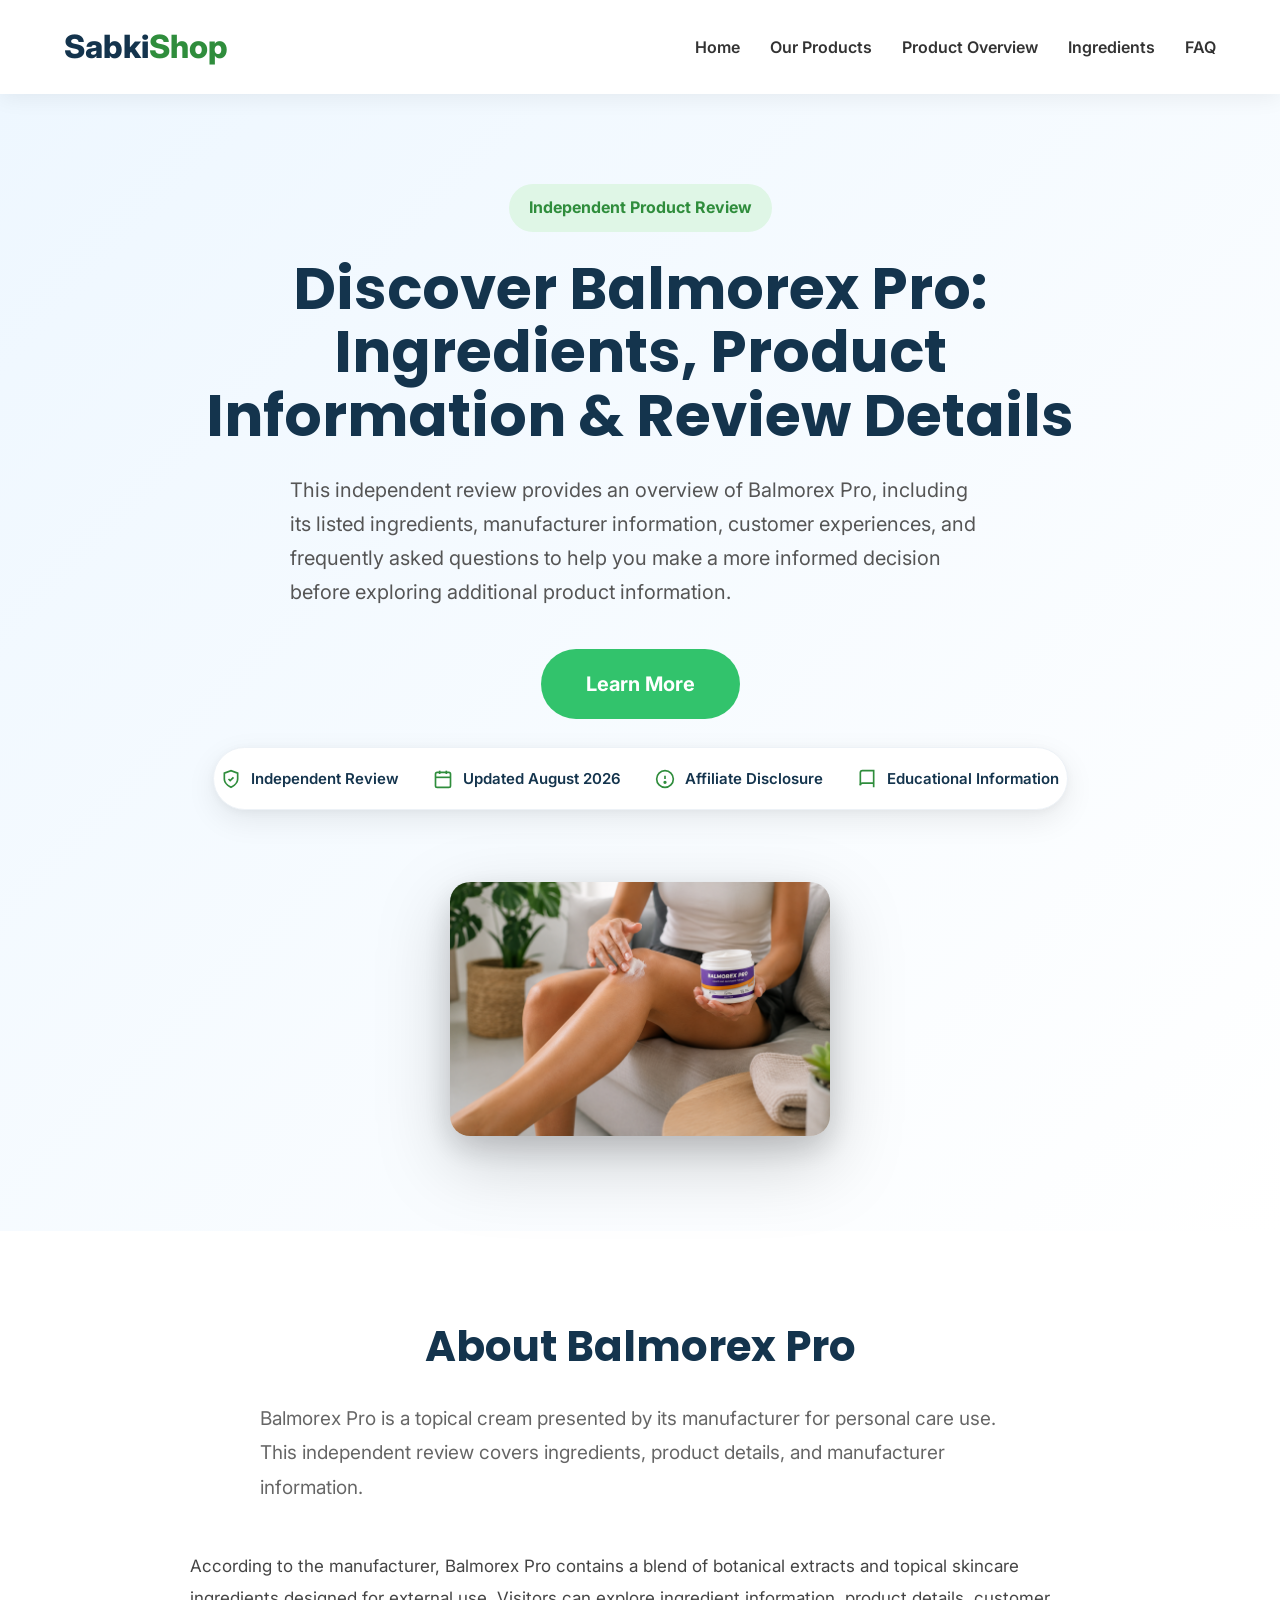
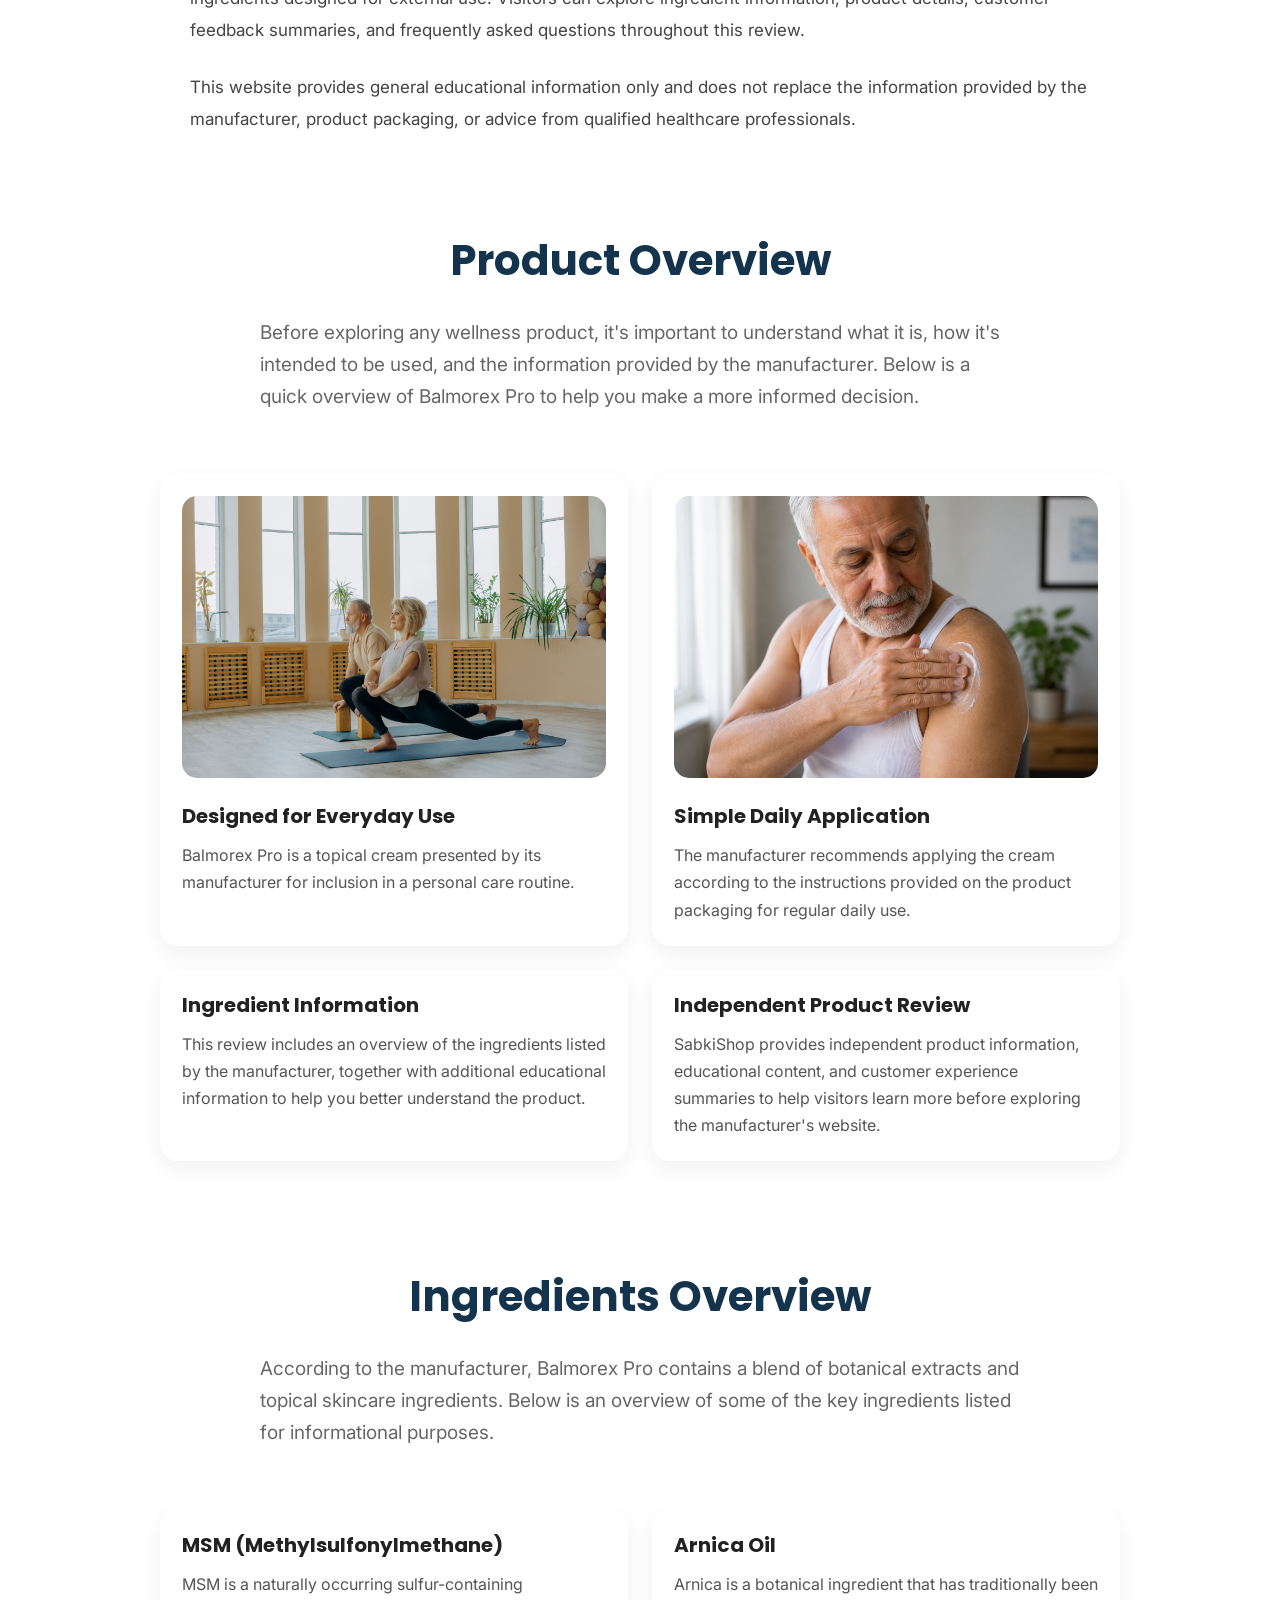
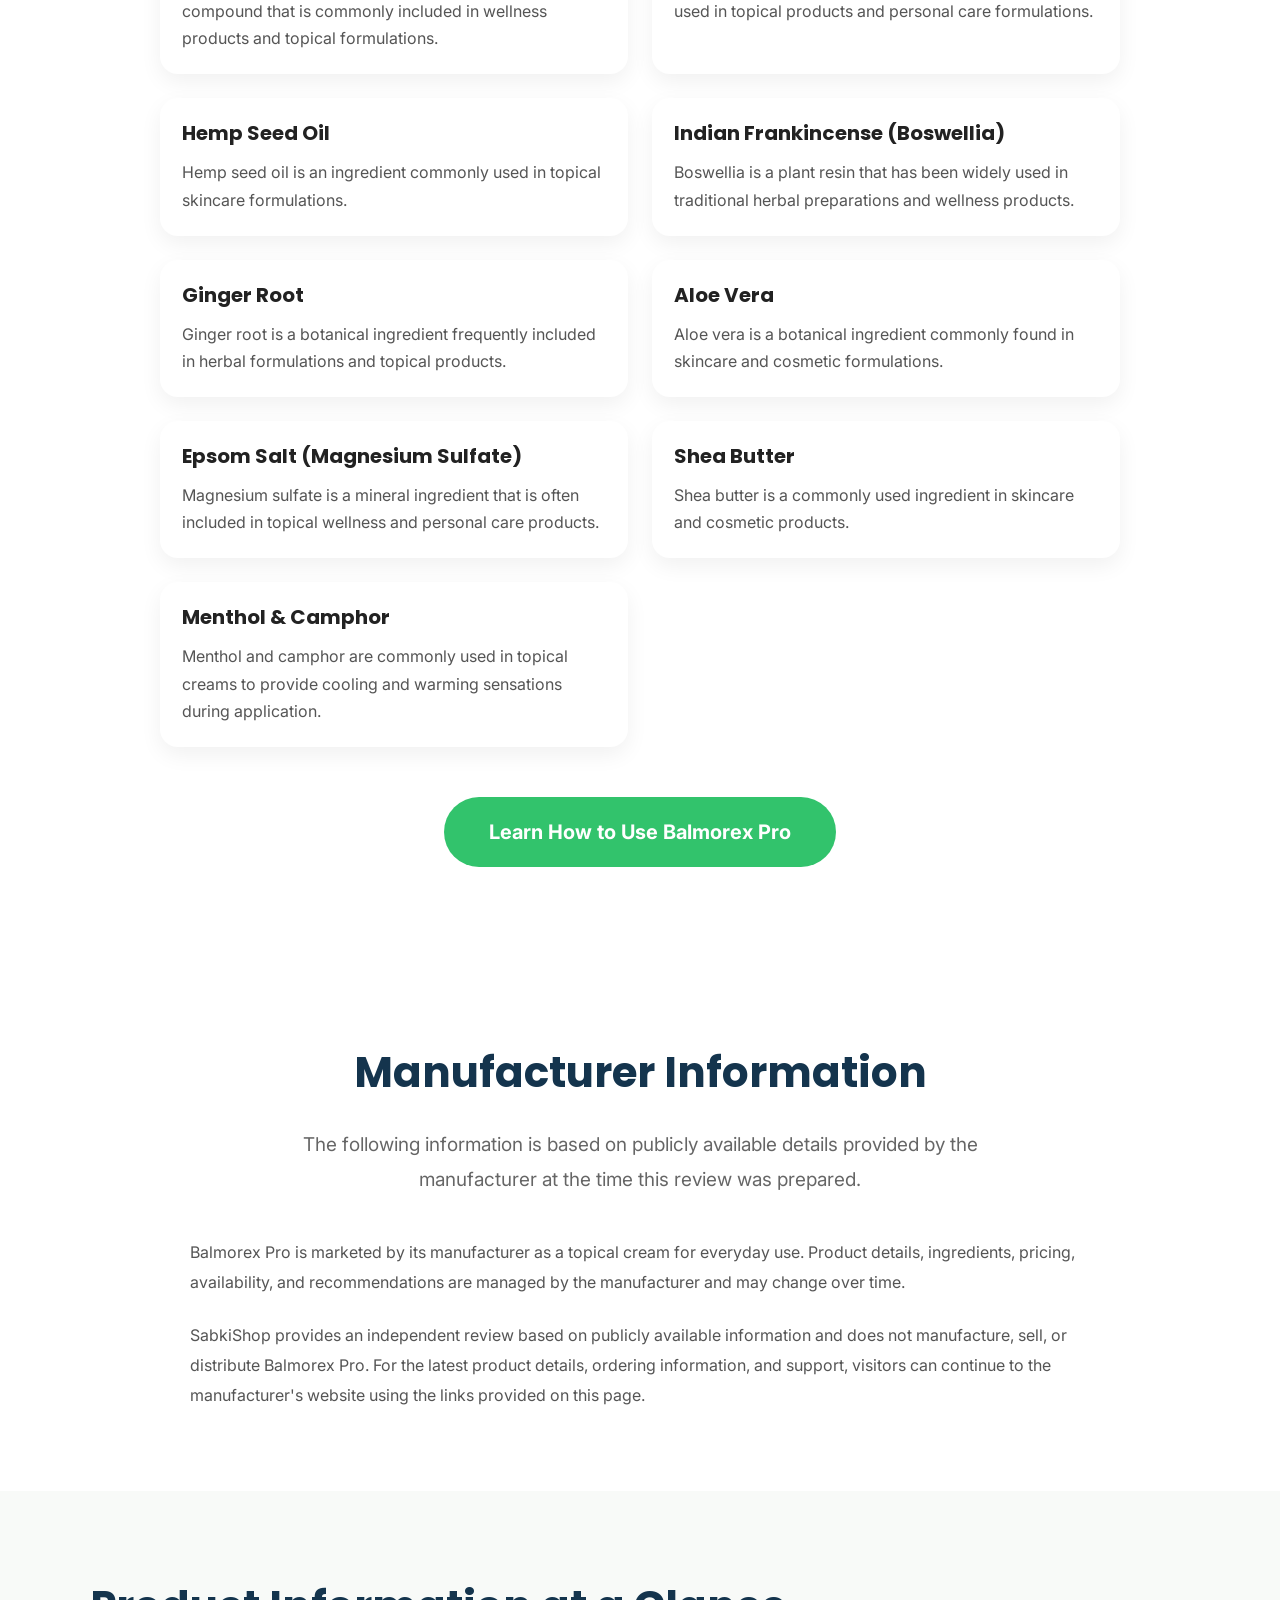
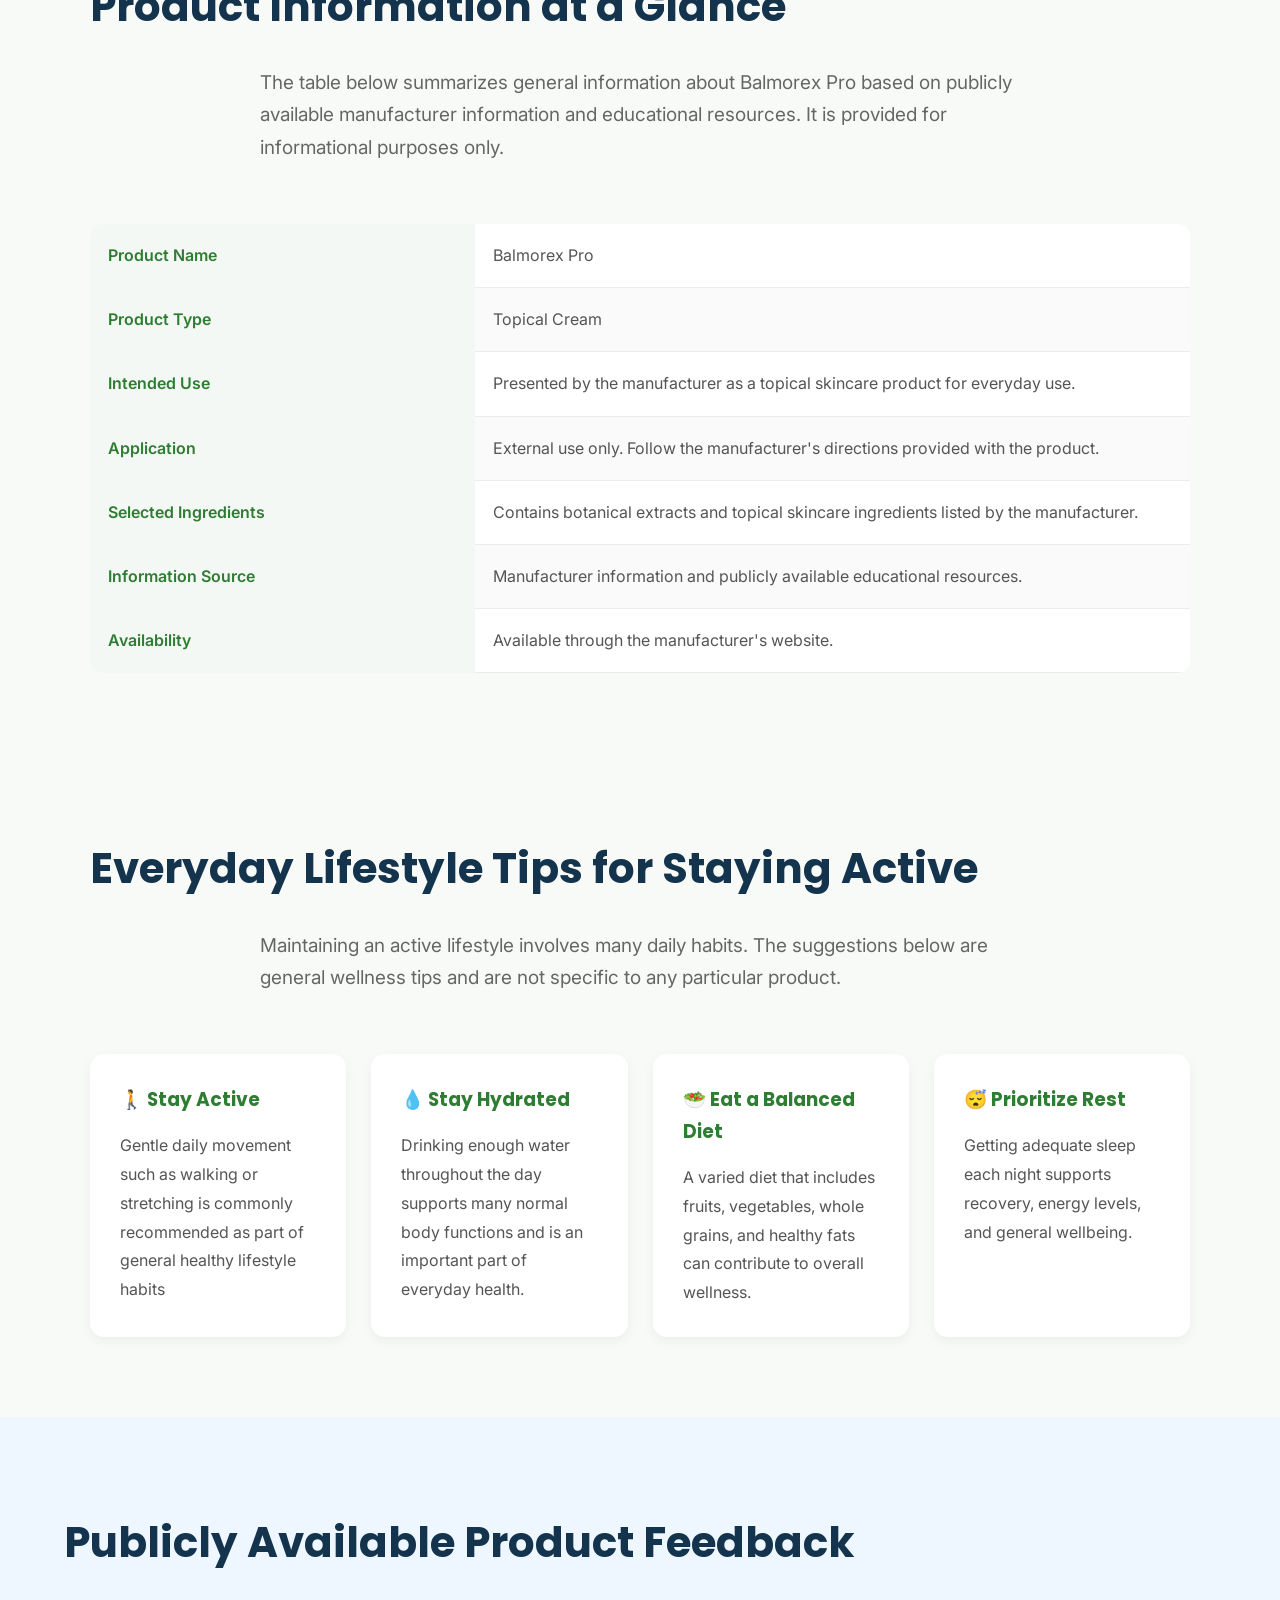
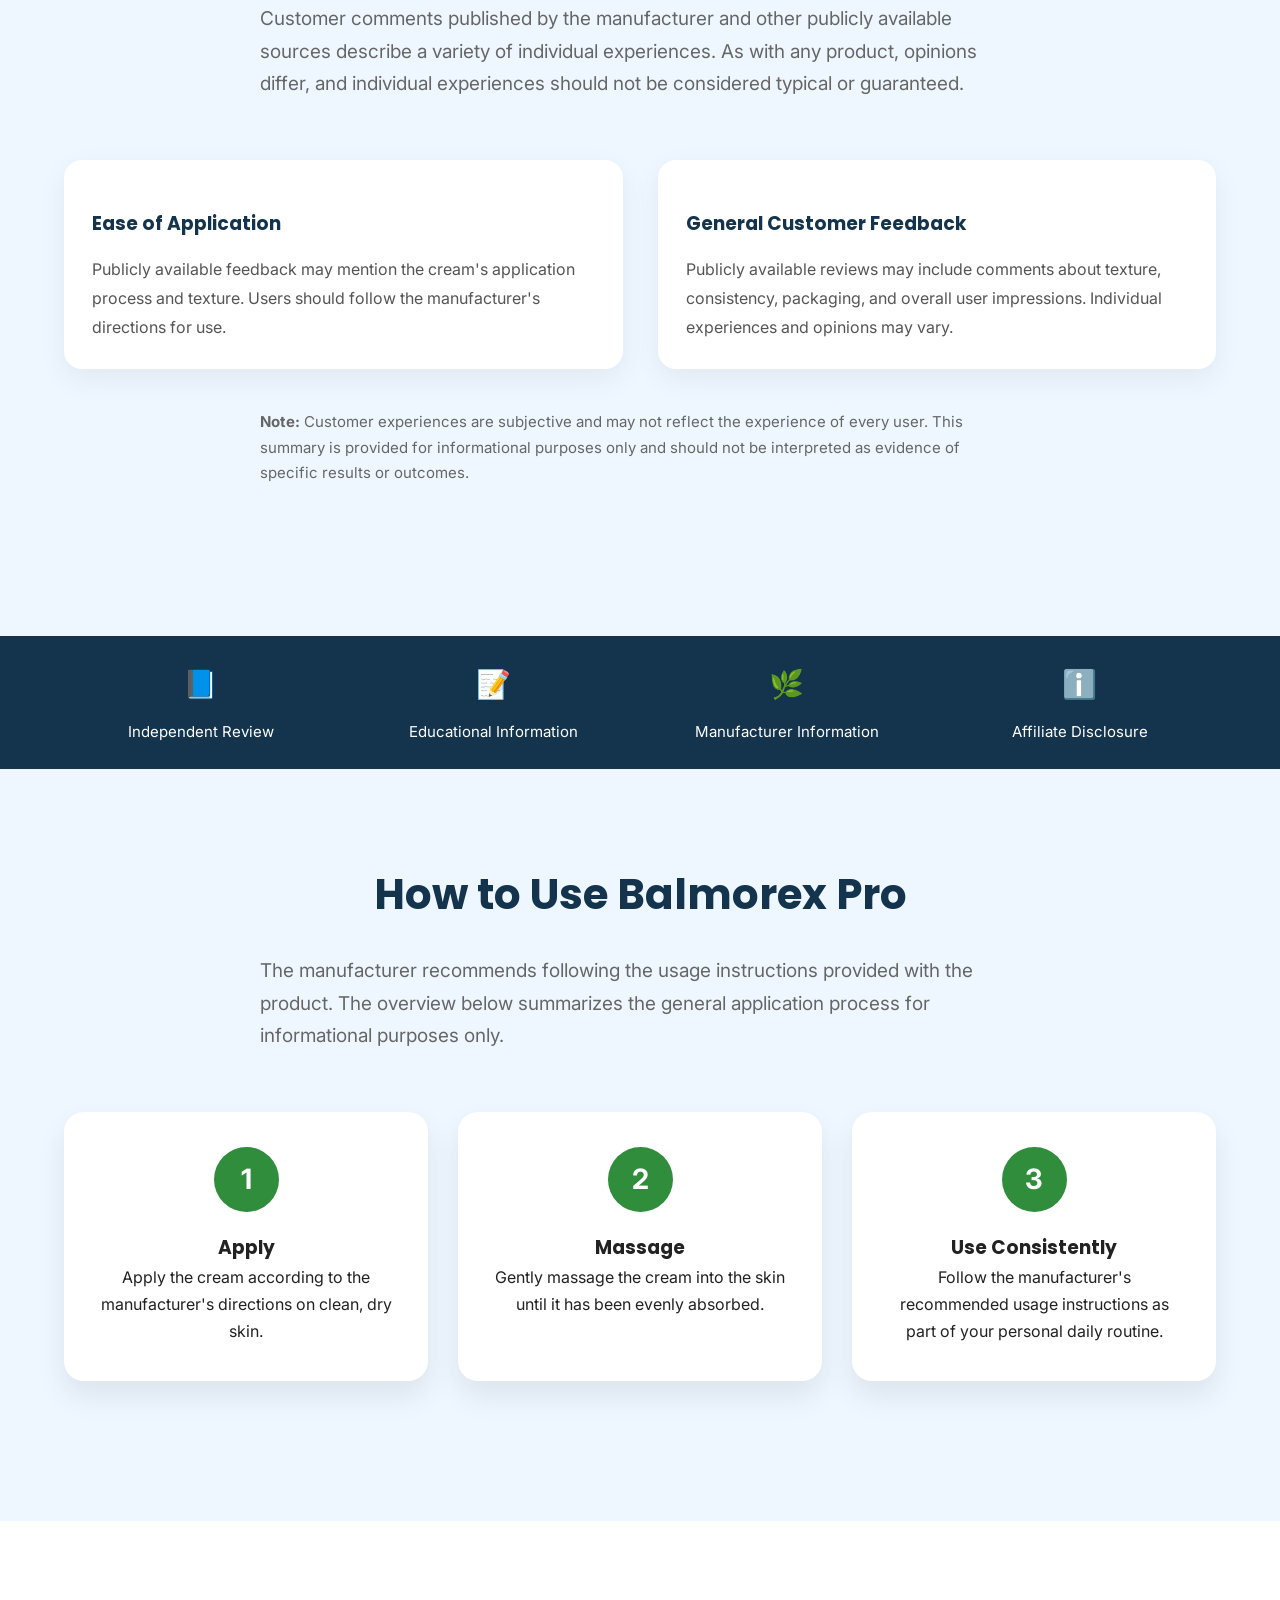
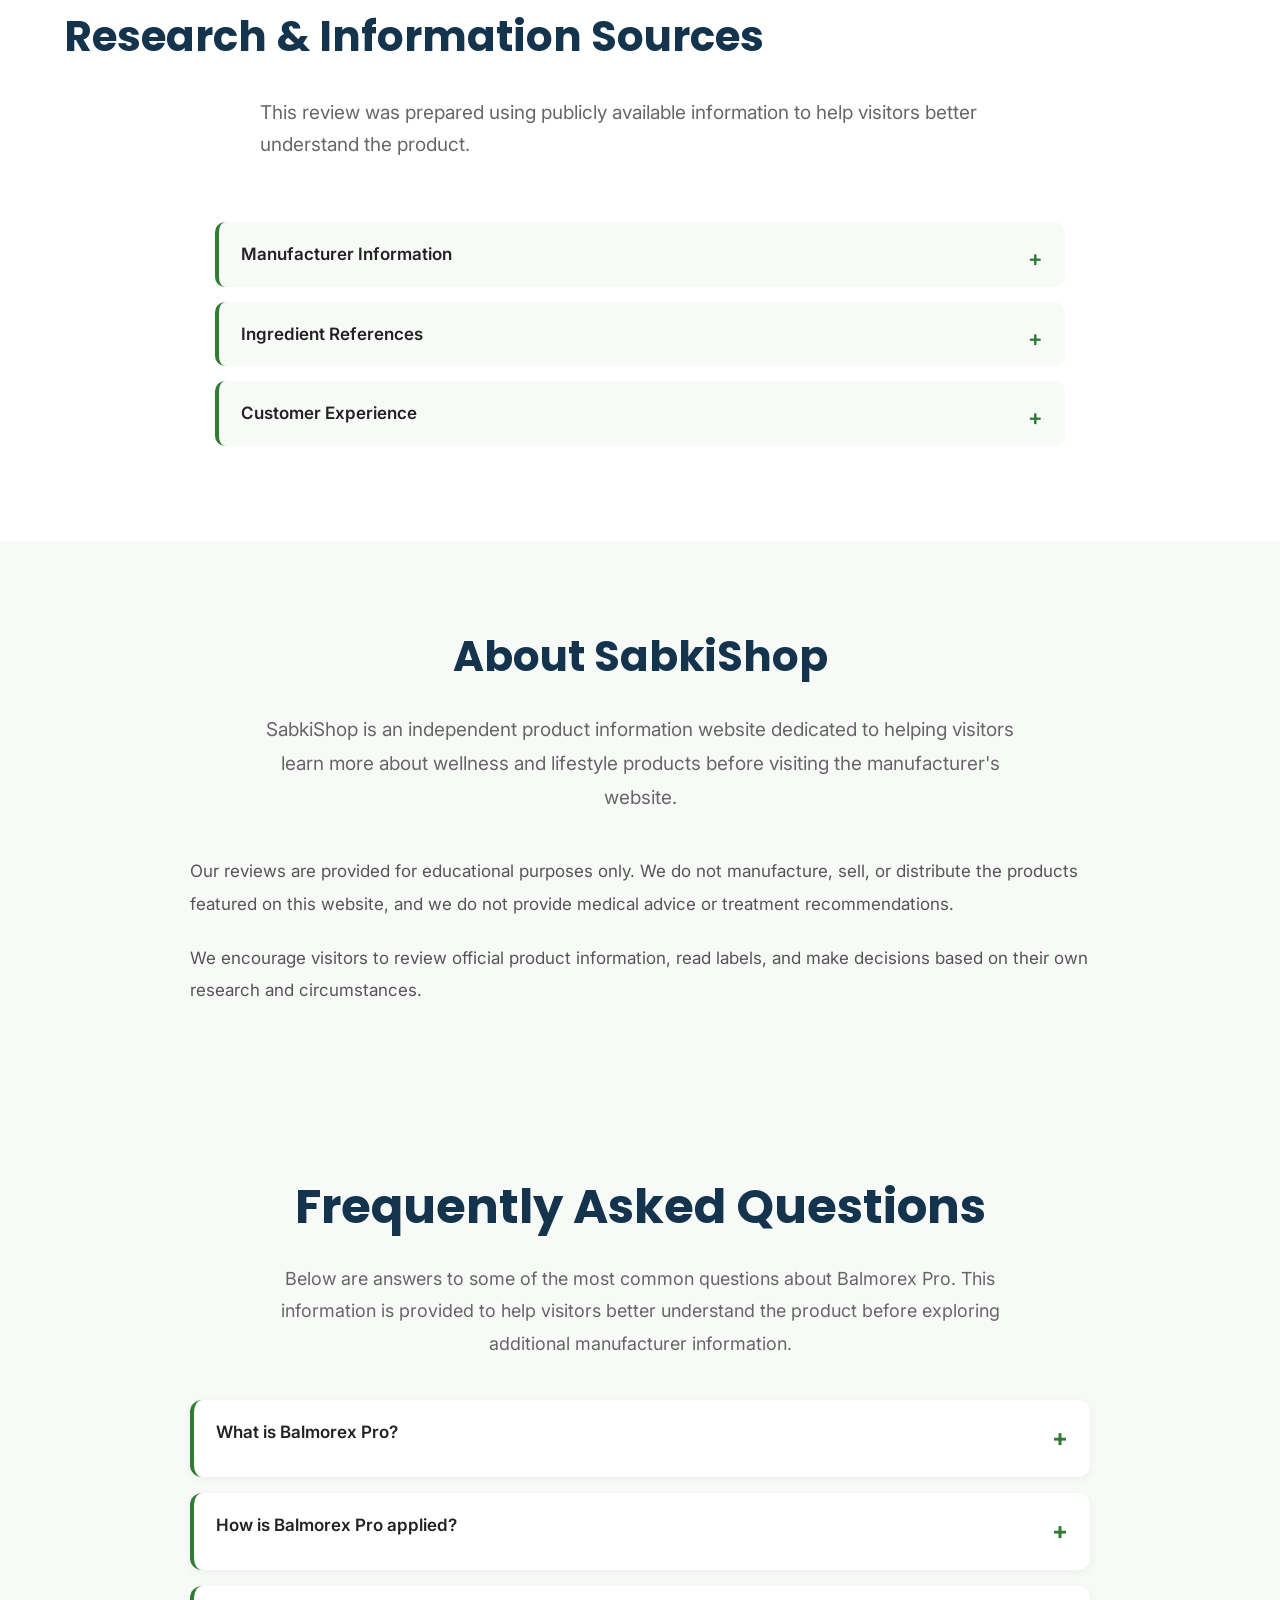
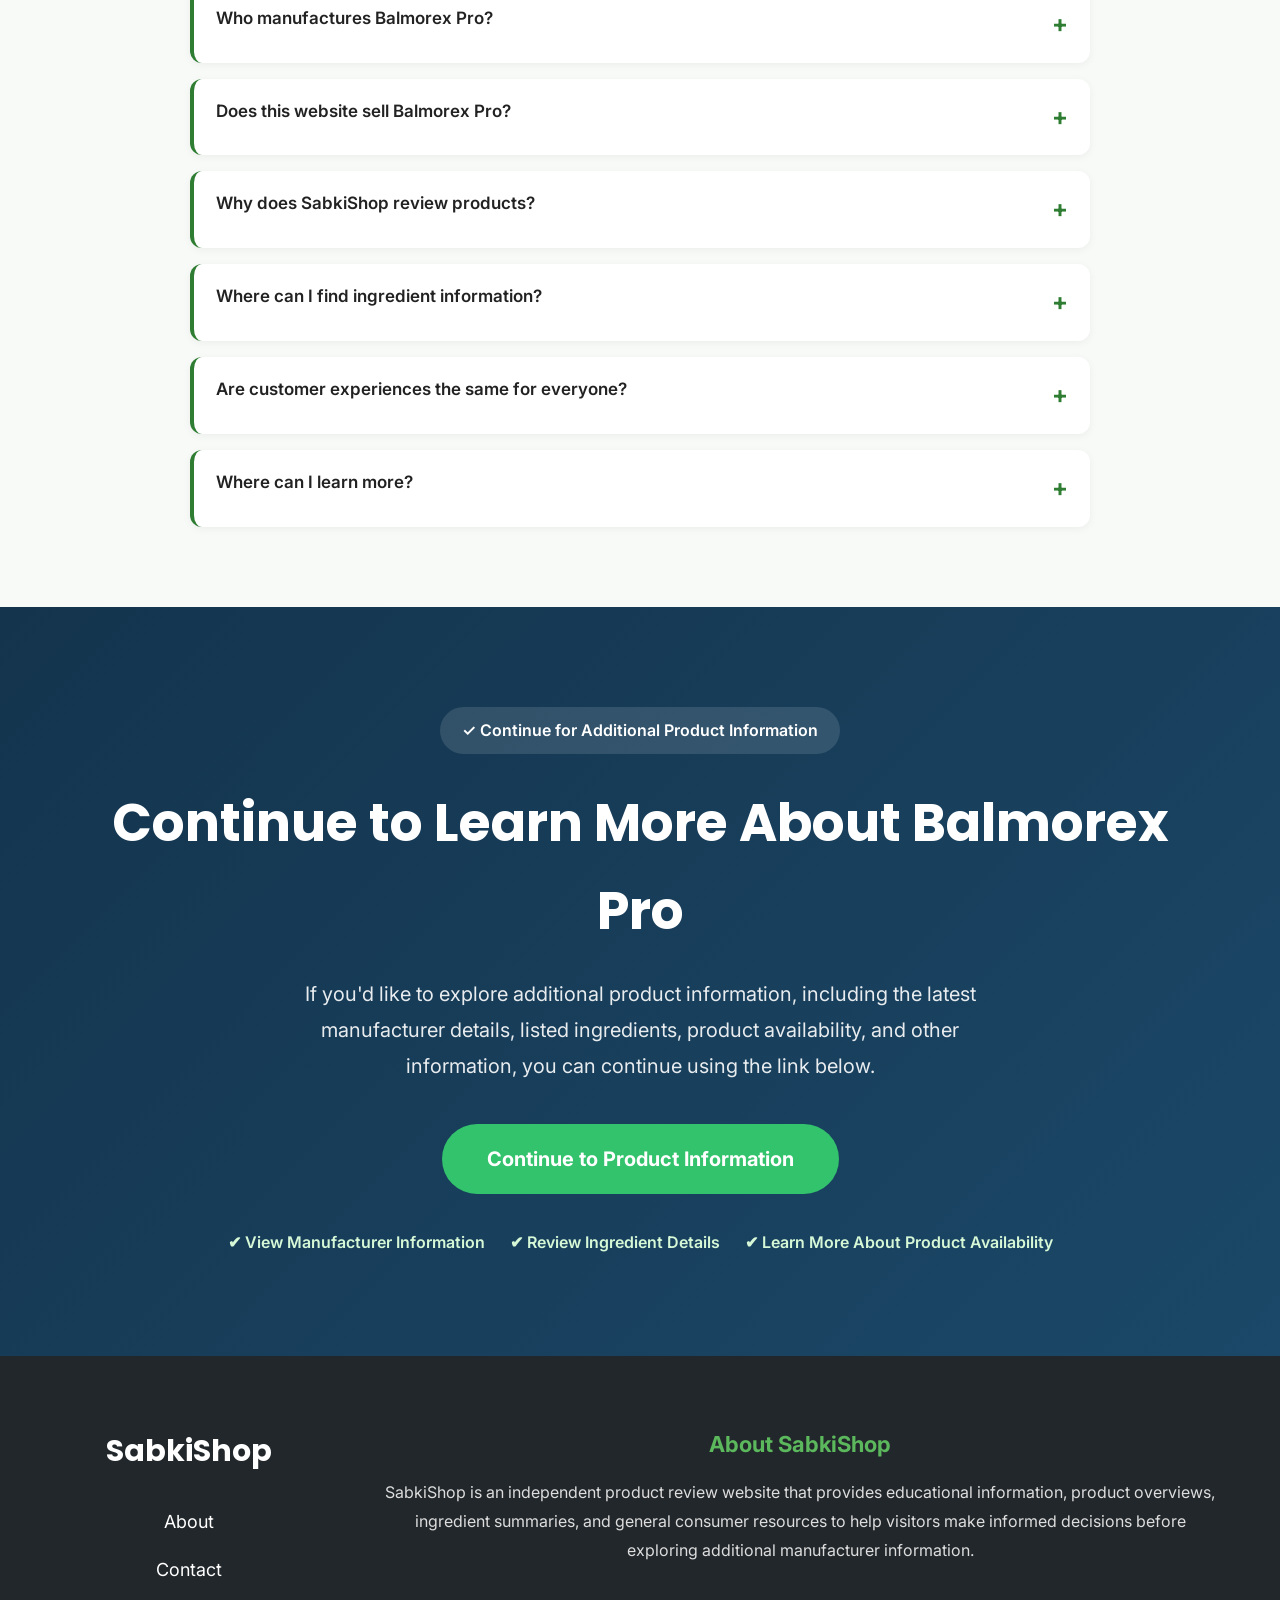
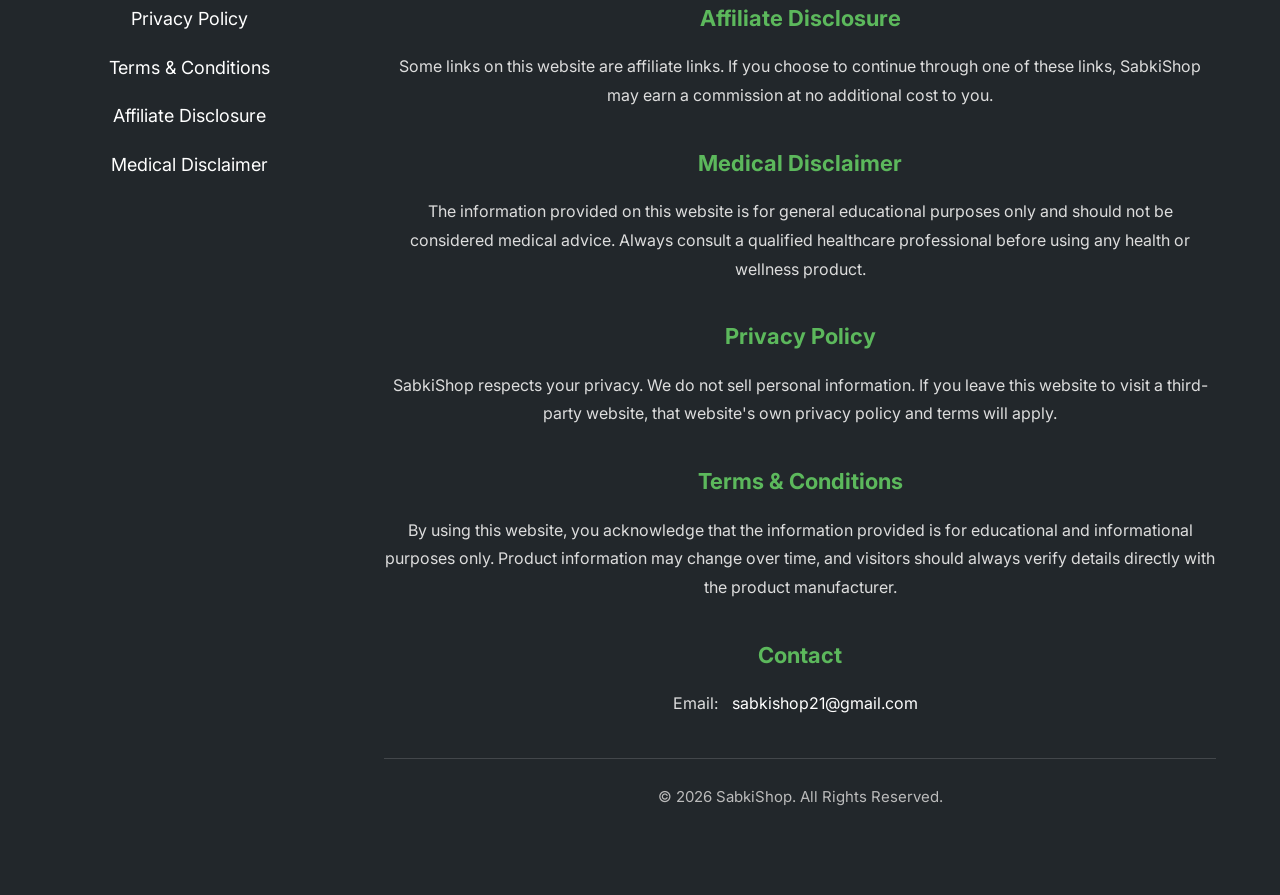
==== commit d8b26eca: "Google Ads compliance update" ====
--- a/index.html
+++ b/index.html
@@ -5,12 +5,11 @@
     <meta charset="UTF-8">
     <meta name="viewport" content="width=device-width, initial-scale=1.0">
 
-    <title>Balmorex Pro | SabkiShop</title>
-
-    <meta name="description"
-        content="Discover Balmorex Pro and learn more about its ingredients, benefits, and customer reviews.">
-
-    <meta name="robots" content="index, follow">
+    <title>Balmorex Pro Review | Ingredients, FAQs & Product Information | SabkiShop</title>
+
+<meta name="description" content="Independent review of Balmorex Pro featuring ingredient information, manufacturer details, customer experience summaries, frequently asked questions, and educational product information.">
+   
+<meta name="robots" content="index, follow">
 
     <link rel="canonical" href="https://www.sabkishop.in/">
     <link rel="preconnect" href="https://fonts.googleapis.com">
@@ -68,43 +67,32 @@
 
 <body>
 
-    <header>
+   <header>
 
     <div class="container nav">
 
         <div class="logo">
-
             Sabki<span>Shop</span>
-
         </div>
 
         <!-- Hamburger -->
-
         <div class="menu-toggle" id="menu-toggle">
-
             ☰
-
         </div>
 
         <!-- Navigation -->
-
         <nav id="navbar">
 
             <a href="index.html">Home</a>
 
             <a href="products.html">Our Products</a>
 
-            <a href="#benefits">Benefits</a>
+            <a href="#overview">Product Overview</a>
+
+            <a href="#ingredients">Ingredients</a>
 
             <a href="#faq">FAQ</a>
 
-            <a href="https://balmorex.pro/welcome/?hopId=12590943-ffef-498a-8f0c-2de0f0e2fb64&shield=4b830-x07nxhv7d1nktls4bk5a"
-               target="_blank"
-               class="nav-btn"
-               onclick="fbq('track', 'InitiateCheckout');">
-
-                See How Balmorex Pro Works →
-
             </a>
 
         </nav>
@@ -113,492 +101,1026 @@
 
 </header>
 
-    <section class="hero">
-
-        <div class="container hero-grid">
-
-            <div class="hero-text">
-
-                <span class="badge">
-
-                    ⭐ Trusted by Thousands of Customers
-
-                </span>
-
-                <h1>
-
-                    Could This Be the Topical Cream You've Been Looking For?
-
-
-                </h1>
-
-                <p>
-
-                    Discover why thousands are taking a closer look at Balmorex Pro. Explore the ingredients, read genuine customer experiences, and learn more before visiting the official website.
-                </p>
-
-                <div class="hero-buttons">
-
-                    <a href="https://balmorex.pro/welcome/?hopId=12590943-ffef-498a-8f0c-2de0f0e2fb64&shield=4b830-x07nxhv7d1nktls4bk5a"
-                        class="primary-btn" target="_blank" onclick="fbq('track', 'InitiateCheckout');">
-
-                        See How Balmorex Pro Works →
-
-                    </a>
+<section class="hero">
+
+    <div class="container hero-grid">
+
+        <div class="hero-text">
+
+            <!-- Badge -->
+            <span class="badge">
+                Independent Product Review
+            </span>
+
+            <!-- Heading -->
+            <h1>
+                Discover Balmorex Pro: Ingredients, Product Information & Review Details
+            </h1>
+
+            <!-- Intro -->
+            <p>
+                This independent review provides an overview of Balmorex Pro, including its listed ingredients,
+                manufacturer information, customer experiences, and frequently asked questions to help you make a
+                more informed decision before exploring additional product information.
+            </p>
+
+            <!-- Button -->
+            <div class="hero-buttons">
+
+              <a href="https://balmorex.pro/welcome/?hopId=12590943-ffef-498a-8f0c-2de0f0e2fb64&shield=4b830-x07nxhv7d1nktls4bk5a"
+   class="primary-btn"
+   target="_blank"
+   rel="noopener noreferrer"
+   onclick="fbq('track','InitiateCheckout');">
+
+    Learn More
+
+</a>
+
+            </div>
+
+            <!-- TRUST LINE -->
+
+            <div class="trust-line">
+
+                <!-- Independent Review -->
+                <div class="trust-item">
+
+                    <svg class="trust-icon" viewBox="0 0 24 24" fill="none" stroke="currentColor" stroke-width="2">
+                        <path d="M12 22s8-4 8-10V5l-8-3-8 3v7c0 6 8 10 8 10z"></path>
+                        <path d="M9 12l2 2 4-4"></path>
+                    </svg>
+
+                    <span>Independent Review</span>
 
                 </div>
 
-                <!-- TRUST LINE -->
-                <div class="trust-line">
-
-                    <div class="trust-item">
-                        <!-- Lock -->
-                        <svg class="trust-icon" viewBox="0 0 24 24" fill="none" stroke="currentColor" stroke-width="2">
-                            <rect x="5" y="11" width="14" height="10" rx="2" />
-                            <path d="M8 11V8a4 4 0 1 1 8 0v3" />
-                        </svg>
-                        <span>Secure Ordering</span>
-                    </div>
-
-                    <div class="trust-item">
-                        <!-- Star -->
-                        <svg class="trust-icon" viewBox="0 0 24 24" fill="currentColor">
-                            <path d="M12 .9l3.1 6.3 6.9 1-5 4.9 1.2 6.9L12 16.8 5.8 20l1.2-6.9-5-4.9 6.9-1L12 .9z" />
-                        </svg>
-                        <span>Trusted by Thousands</span>
-                    </div>
-
-                    <div class="trust-item">
-                        <!-- Truck -->
-                        <svg class="trust-icon" viewBox="0 0 24 24" fill="none" stroke="currentColor" stroke-width="2">
-                            <rect x="1" y="7" width="15" height="10" rx="2" />
-                            <path d="M16 10h3l4 4v3h-7z" />
-                            <circle cx="6" cy="19" r="2" />
-                            <circle cx="18" cy="19" r="2" />
-                        </svg>
-                        <span>Fast Shipping Available</span>
-                    </div>
-
-                    <div class="trust-item">
-                        <!-- Shield -->
-                        <svg class="trust-icon" viewBox="0 0 24 24" fill="none" stroke="currentColor" stroke-width="2">
-                            <path d="M12 22s8-4 8-10V5l-8-3-8 3v7c0 6 8 10 8 10z" />
-                            <path d="M9 12l2 2 4-4" />
-                        </svg>
-                        <span>Official Ordering Page</span>
-                    </div>
+                <!-- Updated -->
+                <div class="trust-item">
+
+                    <svg class="trust-icon" viewBox="0 0 24 24" fill="none" stroke="currentColor" stroke-width="2">
+                        <rect x="3" y="4" width="18" height="18" rx="2"></rect>
+                        <line x1="8" y1="2" x2="8" y2="6"></line>
+                        <line x1="16" y1="2" x2="16" y2="6"></line>
+                        <line x1="3" y1="10" x2="21" y2="10"></line>
+                    </svg>
+
+                    <span>Updated August 2026</span>
 
                 </div>
-            </div>
-        </div>
-
-       </div>
-
-<div class="hero-image">
-
-    <img src="images/balmorex-lifestyle.png"
-         alt="Woman applying Balmorex Pro"
-         class="lifestyle-image">
+
+                <!-- Affiliate Disclosure -->
+                <div class="trust-item">
+
+                    <svg class="trust-icon" viewBox="0 0 24 24" fill="none" stroke="currentColor" stroke-width="2">
+                        <circle cx="12" cy="12" r="10"></circle>
+                        <line x1="12" y1="8" x2="12" y2="12"></line>
+                        <circle cx="12" cy="16" r="1"></circle>
+                    </svg>
+
+                    <span>Affiliate Disclosure</span>
+
+                </div>
+
+                <!-- Educational -->
+                <div class="trust-item">
+
+                    <svg class="trust-icon" viewBox="0 0 24 24" fill="none" stroke="currentColor" stroke-width="2">
+                        <path d="M4 19.5A2.5 2.5 0 0 1 6.5 17H20"></path>
+                        <path d="M20 22V2H6.5A2.5 2.5 0 0 0 4 4.5v15"></path>
+                    </svg>
+
+                    <span>Educational Information</span>
+
+                </div>
+
+            </div>
+
+        </div>
+
+        <!-- Hero Image -->
+
+        <div class="hero-image">
+
+            <img src="images/balmorex-lifestyle.png"
+                 alt="Person using a topical cream as part of a daily wellness routine"
+                 class="lifestyle-image">
+
+        </div>
+
+    </div>
+
+</section>
+
+<!-- =========================
+     ABOUT BALMOREX
+========================= -->
+
+<section id="about-balmorex" class="about-product">
+
+    <div class="container">
+
+        <h2>About Balmorex Pro</h2>
+
+        <p class="section-intro">
+
+Balmorex Pro is a topical cream presented by its manufacturer for personal care use. This independent review covers ingredients, product details, and manufacturer information.
+        </p>
+
+        <div class="about-content">
+
+            <p>
+
+                According to the manufacturer, Balmorex Pro contains a blend of botanical extracts and topical skincare ingredients designed for external use. Visitors can explore ingredient information, product details, customer feedback summaries, and frequently asked questions throughout this review.
+
+            </p>
+
+            <p>
+
+This website provides general educational information only and does not replace the information provided by the manufacturer, product packaging, or advice from qualified healthcare professionals.
+
+            </p>
+
+
+        </div>
+
+    </div>
+
+</section>
+
+
+    <section id="overview" class="benefits">
+
+    <div class="container">
+
+        <h2>Product Overview</h2>
+
+        <p class="section-intro">
+            Before exploring any wellness product, it's important to understand what it is, how it's intended to be
+            used, and the information provided by the manufacturer. Below is a quick overview of Balmorex Pro to help
+            you make a more informed decision.
+        </p>
+
+        <div class="benefits-grid">
+
+            <!-- Card 1 -->
+
+            <div class="benefit-card">
+
+                <img src="images/active-lifestyle.jpg"
+                     alt="Active lifestyle illustration">
+
+                <h3>Designed for Everyday Use</h3>
+
+                <p>
+                    Balmorex Pro is a topical cream presented by its manufacturer for inclusion in a personal care routine.
+                </p>
+
+            </div>
+
+            <!-- Card 2 -->
+
+            <div class="benefit-card">
+
+                <img src="images/man-applying-cream.png"
+                     alt="Easy application illustration">
+
+                <h3>Simple Daily Application</h3>
+
+                <p>
+                    The manufacturer recommends applying the cream according to the instructions provided on the
+                    product packaging for regular daily use.
+                </p>
+
+            </div>
+
+            <!-- Card 3 -->
+
+            <div class="benefit-card">
+
+                <h3>Ingredient Information</h3>
+
+                <p>
+                    This review includes an overview of the ingredients listed by the manufacturer, together with
+                    additional educational information to help you better understand the product.
+                </p>
+
+            </div>
+
+            <!-- Card 4 -->
+
+            <div class="benefit-card">
+
+                <h3>Independent Product Review</h3>
+
+                <p>
+                    SabkiShop provides independent product information, educational content, and customer experience
+                    summaries to help visitors learn more before exploring the manufacturer's website.
+                </p>
+
+            </div>
+
+        </div>
+
+    </div>
+
+</section>
+
+<!-- =========================
+     INGREDIENTS SECTION
+========================= -->
+
+<section id="ingredients" class="benefits">
+
+    <div class="container">
+
+        <h2>Ingredients Overview</h2>
+
+        <p class="section-intro">
+            According to the manufacturer, Balmorex Pro contains a blend of botanical extracts and topical skincare
+            ingredients. Below is an overview of some of the key ingredients listed for informational purposes.
+        </p>
+
+        <div class="benefits-grid">
+
+            <!-- MSM -->
+
+            <div class="benefit-card">
+
+                <h3>MSM (Methylsulfonylmethane)</h3>
+
+                <p>
+                    MSM is a naturally occurring sulfur-containing compound that is commonly included in wellness
+                    products and topical formulations.
+                </p>
+
+            </div>
+
+            <!-- Arnica Oil -->
+
+            <div class="benefit-card">
+
+                <h3>Arnica Oil</h3>
+
+                <p>
+                    Arnica is a botanical ingredient that has traditionally been used in topical products and personal
+                    care formulations.
+                </p>
+
+            </div>
+
+            <!-- Hemp Seed Oil -->
+
+            <div class="benefit-card">
+
+                <h3>Hemp Seed Oil</h3>
+
+                <p>
+                    Hemp seed oil is an ingredient commonly used in topical skincare formulations.
+                </p>
+
+            </div>
+
+            <!-- Boswellia -->
+
+            <div class="benefit-card">
+
+                <h3>Indian Frankincense (Boswellia)</h3>
+
+                <p>
+                    Boswellia is a plant resin that has been widely used in traditional herbal preparations and wellness
+                    products.
+                </p>
+
+            </div>
+
+            <!-- Ginger Root -->
+
+            <div class="benefit-card">
+
+                <h3>Ginger Root</h3>
+
+                <p>
+                    Ginger root is a botanical ingredient frequently included in herbal formulations and topical
+                    products.
+                </p>
+
+            </div>
+
+            <!-- Aloe Vera -->
+
+            <div class="benefit-card">
+
+                <h3>Aloe Vera</h3>
+
+                <p>
+                   Aloe vera is a botanical ingredient commonly found in skincare and cosmetic formulations.
+                </p>
+
+            </div>
+
+            <!-- Epsom Salt -->
+
+            <div class="benefit-card">
+
+                <h3>Epsom Salt (Magnesium Sulfate)</h3>
+
+                <p>
+                    Magnesium sulfate is a mineral ingredient that is often included in topical wellness and personal
+                    care products.
+                </p>
+
+            </div>
+
+            <!-- Shea Butter -->
+
+            <div class="benefit-card">
+
+                <h3>Shea Butter</h3>
+
+                <p>
+                    Shea butter is a commonly used ingredient in skincare and cosmetic products.
+                </p>
+
+            </div>
+
+            <!-- Menthol & Camphor -->
+
+            <div class="benefit-card">
+
+                <h3>Menthol & Camphor</h3>
+
+                <p>
+                    Menthol and camphor are commonly used in topical creams to provide cooling and warming sensations
+                    during application.
+                </p>
+
+            </div>
+
+        </div>
+
+        <div style="text-align:center; margin-top:50px;">
+
+           <a href="https://balmorex.pro/welcome/?hopId=12590943-ffef-498a-8f0c-2de0f0e2fb64&shield=4b830-x07nxhv7d1nktls4bk5a"
+   class="primary-btn"
+   target="_blank"
+   rel="noopener noreferrer"
+   onclick="fbq('track','InitiateCheckout');">
+
+                Learn How to Use Balmorex Pro
+
+            </a>
+
+        </div>
+
+    </div>
+
+</section>
+
+<!-- =========================
+     MANUFACTURER INFORMATION
+========================= -->
+
+<section class="manufacturer-info">
+
+    <div class="container">
+
+        <h2>Manufacturer Information</h2>
+
+        <p class="section-intro">
+            The following information is based on publicly available details provided by the manufacturer at the time this review was prepared.
+        </p>
+
+        <div class="manufacturer-content">
+
+            <p>
+                Balmorex Pro is marketed by its manufacturer as a topical cream for everyday use. Product details, ingredients, pricing, availability, and recommendations are managed by the manufacturer and may change over time.
+            </p>
+
+            <p>
+                SabkiShop provides an independent review based on publicly available information and does not manufacture, sell, or distribute Balmorex Pro. For the latest product details, ordering information, and support, visitors can continue to the manufacturer's website using the links provided on this page.
+            </p>
+
+        </div>
+
+    </div>
+
+</section>
+
+<!-- =========================
+     PRODUCT INFORMATION
+========================= -->
+
+<section class="comparison">
+
+    <div class="container">
+
+        <h2>Product Information at a Glance</h2>
+
+        <p class="section-intro">
+            The table below summarizes general information about Balmorex Pro based on publicly available manufacturer information and educational resources. It is provided for informational purposes only.
+        </p>
+
+        <div class="comparison-table">
+
+            <table>
+
+                <tbody>
+
+                    <tr>
+                        <th>Product Name</th>
+                        <td>Balmorex Pro</td>
+                    </tr>
+
+                    <tr>
+                        <th>Product Type</th>
+                        <td>Topical Cream</td>
+                    </tr>
+
+                    <tr>
+                        <th>Intended Use</th>
+                        <td>Presented by the manufacturer as a topical skincare product for everyday use.</td>
+                    </tr>
+
+                    <tr>
+                        <th>Application</th>
+                        <td>External use only. Follow the manufacturer's directions provided with the product.</td>
+                    </tr>
+
+                    <tr>
+                        <th>Selected Ingredients</th>
+                        <td>Contains botanical extracts and topical skincare ingredients listed by the manufacturer.</td>
+                    </tr>
+
+                    <tr>
+                        <th>Information Source</th>
+                        <td>Manufacturer information and publicly available educational resources.</td>
+                    </tr>
+
+                    <tr>
+                        <th>Availability</th>
+                        <td>Available through the manufacturer's website.</td>
+                    </tr>
+
+                </tbody>
+
+            </table>
+
+        </div>
+
+    </div>
+
+</section>
+<!-- =========================
+     LIFESTYLE TIPS
+========================= -->
+
+<section class="lifestyle-tips">
+
+    <div class="container">
+
+        <h2>Everyday Lifestyle Tips for Staying Active</h2>
+
+        <p class="section-intro">
+            Maintaining an active lifestyle involves many daily habits. The suggestions below are general wellness tips and are not specific to any particular product.
+        </p>
+
+        <div class="tips-grid">
+
+            <div class="tip-card">
+
+                <h3>🚶 Stay Active</h3>
+
+                <p>
+                    Gentle daily movement such as walking or stretching is commonly recommended as part of general healthy lifestyle habits
+                </p>
+
+            </div>
+
+            <div class="tip-card">
+
+                <h3>💧 Stay Hydrated</h3>
+
+                <p>
+                    Drinking enough water throughout the day supports many normal body functions and is an important part of everyday health.
+                </p>
+
+            </div>
+
+            <div class="tip-card">
+
+                <h3>🥗 Eat a Balanced Diet</h3>
+
+                <p>
+                    A varied diet that includes fruits, vegetables, whole grains, and healthy fats can contribute to overall wellness.
+                </p>
+
+            </div>
+
+            <div class="tip-card">
+
+                <h3>😴 Prioritize Rest</h3>
+
+                <p>
+                    Getting adequate sleep each night supports recovery, energy levels, and general wellbeing.
+                </p>
+
+            </div>
+
+        </div>
+
+    </div>
+
+</section>
+
+   <!-- =========================
+     Publicly Available Product Feedback
+========================= -->
+
+<section class="testimonials">
+
+    <div class="container">
+
+        <h2>Publicly Available Product Feedback</h2>
+
+        <p class="section-intro">
+            Customer comments published by the manufacturer and other publicly available sources describe a variety of individual experiences. As with any product, opinions differ, and individual experiences should not be considered typical or guaranteed.
+        </p>
+
+        <div class="testimonial-grid">
+
+            <div class="testimonial-card">
+
+                <h3>Ease of Application</h3>
+
+                <p>
+                   Publicly available feedback may mention the cream's application process and texture. Users should follow the manufacturer's directions for use.
+                </p>
+
+            </div>
+
+            <div class="testimonial-card">
+
+                <h3>General Customer Feedback</h3>
+
+                <p>
+                    Publicly available reviews may include comments about texture, consistency, packaging, and overall user impressions. Individual experiences and opinions may vary.
+                </p>
+
+            </div>
+
+        </div>
+
+        <p class="section-intro" style="margin-top:40px; font-size:15px;">
+            <strong>Note:</strong> Customer experiences are subjective and may not reflect the experience of every user. This summary is provided for informational purposes only and should not be interpreted as evidence of specific results or outcomes.
+        </p>
+
+    </div>
+
+</section>
+
+<!-- Lifestyle Image -->
+
+<div class="container">
 
 </div>
 
-</div>
-
-    </section>
-
-
-    <section id="benefits" class="benefits">
-
-        <div class="container">
-
-            <h2>Imagine Getting Back to the Life You Love</h2>
-
-            <p class="section-intro">
-                Every comfortable step opens the door to more freedom, more confidence, and more time enjoying the
-                moments that matter most. Discover why Balmorex Pro has captured the attention of so many people.
+<!-- TRUST STRIP -->
+
+<section class="trust-strip">
+
+    <div class="container trust-icons">
+
+        <div>
+
+            📘
+
+            <p>Independent Review</p>
+
+        </div>
+
+        <div>
+
+            📝
+
+            <p>Educational Information</p>
+
+        </div>
+
+        <div>
+
+            🌿
+
+            <p>Manufacturer Information</p>
+
+        </div>
+
+        <div>
+
+            ℹ️
+
+            <p>Affiliate Disclosure</p>
+
+        </div>
+
+    </div>
+
+</section>
+    <!-- HOW TO USE -->
+
+<section class="how">
+
+    <div class="container">
+
+        <h2>How to Use Balmorex Pro</h2>
+
+        <p class="section-intro">
+            The manufacturer recommends following the usage instructions provided with the product. The overview below
+            summarizes the general application process for informational purposes only.
+        </p>
+
+        <div class="steps">
+
+            <!-- Step 1 -->
+
+            <div>
+
+                <span>1</span>
+
+                <h3>Apply</h3>
+
+                <p>
+                    Apply the cream according to the manufacturer's directions on clean, dry skin.
+                </p>
+
+            </div>
+
+            <!-- Step 2 -->
+
+            <div>
+
+                <span>2</span>
+
+                <h3>Massage</h3>
+
+                <p>
+                    Gently massage the cream into the skin until it has been evenly absorbed.
+                </p>
+
+            </div>
+
+            <!-- Step 3 -->
+
+            <div>
+
+                <span>3</span>
+
+                <h3>Use Consistently</h3>
+
+                <p>
+                    Follow the manufacturer's recommended usage instructions as part of your personal daily routine.
+                </p>
+
+            </div>
+
+        </div>
+
+        <div style="text-align:center;margin-top:50px;">
+
+
+            </a>
+
+        </div>
+
+    </div>
+
+</section>
+
+<!-- =========================
+     RESEARCH SOURCES
+========================= -->
+
+<section class="sources">
+
+    <div class="container">
+
+        <h2>Research & Information Sources</h2>
+
+        <p class="section-intro">
+            This review was prepared using publicly available information to help visitors better understand the product.
+        </p>
+
+        <div class="source-accordion">
+
+            <details>
+                <summary>Manufacturer Information</summary>
+                <p>
+                    Product descriptions, ingredient listings, usage directions and other product information were reviewed from the manufacturer's published materials.
+                </p>
+            </details>
+
+            <details>
+                <summary>Ingredient References</summary>
+                <p>
+                    General ingredient information was compiled from publicly available educational resources describing commonly used botanical and skincare ingredients.
+                </p>
+            </details>
+
+            <details>
+                <summary>Customer Experience</summary>
+                <p>
+                    Customer comments referenced in this review are summarized from publicly available information provided by the manufacturer. Individual experiences may vary.
+                </p>
+            </details>
+
+        </div>
+
+    </div>
+
+</section>
+
+<!-- =========================
+     ABOUT SABKISHOP
+========================= -->
+
+<section class="about-sabkishop" id="about">
+
+    <div class="container">
+
+        <h2>About SabkiShop</h2>
+
+        <p class="section-intro">
+
+            SabkiShop is an independent product information website dedicated to helping visitors learn more about wellness and lifestyle products before visiting the manufacturer's website.
+
+        </p>
+
+        <div class="about-content">
+
+            <p>
+Our reviews are provided for educational purposes only. We do not manufacture, sell, or distribute the products featured on this website, and we do not provide medical advice or treatment recommendations.
             </p>
 
-            <div class="benefits-grid">
-
-                <div class="benefit-card">
-
-                    <img src="images/shoulder-pain.png" alt="Shoulder comfort illustration">
-
-                    <h3>Supports Everyday Comfort</h3>
-
-                    <p>
-                        Designed for people looking to support everyday movement and comfort as part of their daily
-                        routine.
-                    </p>
-
-                </div>
-
-                <div class="benefit-card">
-
-                    <img src="images/back-pain.png" alt="Back comfort illustration">
-
-                    <h3>Easy to Include in Your Routine</h3>
-
-                    <p>
-                        A simple topical cream that's easy to apply according to the manufacturer's directions.
-                    </p>
-
-                </div>
-
-                <div class="benefit-card">
-
-                    <h3>🌿 Carefully Selected Ingredients</h3>
-
-                    <p>
-                        Made with ingredients chosen by the manufacturer and presented on the official product website.
-                    </p>
-
-                </div>
-
-                <div class="benefit-card">
-
-                    <h3>🔒 Official Ordering</h3>
-
-                    <p>
-                        When you're ready, you'll continue to the official Balmorex website to learn more or place an
-                        order securely.
-                    </p>
-
-                </div>
-
-            </div>
-
-        </div>
-
-    </section>
-
-    <!-- TESTIMONIALS -->
-    <section class="testimonials">
-
-        <div class="container">
-
-            <h2>What Customers Are Saying</h2>
-
-            <p class="section-intro">
-                Discover why so many people are talking about Balmorex Pro and how it has become part of their daily
-                routine.
+            <p>
+                We encourage visitors to review official product information, read labels, and make decisions based on their own research and circumstances.
             </p>
 
-            <div class="testimonial-grid">
-
-                <div class="testimonial-card">
-
-                    ⭐⭐⭐⭐⭐
-
-                    <h3>"Just Incredible"</h3>
-
-                    <p>
-                        I was amazed by how easy it became to stay active throughout my day. It's now part of my daily routine, and I appreciate the added comfort it gives me.
-                    </p>
-
-                    <h4>— Maddie R.</h4>
-
-                </div>
-
-                <div class="testimonial-card">
-
-                    ⭐⭐⭐⭐⭐
-
-                    <h3>"Feeling More Confident Every Day"</h3>
-
-                    <p>
-                       I used to think twice before tackling everyday tasks. Now I feel much more comfortable staying active and enjoying my daily routine.
-                    </p>
-
-                    <h4>— Robert V.</h4>
-
-                </div>
-
-            </div>
-
-            <div style="text-align:center;margin-top:45px;">
-
-                <a href="https://balmorex.pro/welcome/?hopId=12590943-ffef-498a-8f0c-2de0f0e2fb64&shield=4b830-x07nxhv7d1nktls4bk5a"
-                    class="primary-btn" target="_blank">
-
-                    See Why Thousands Are Learning More →
-
-                </a>
-
-
-            </div>
-
-
-        </div>
-
-    </section>
-
-    <div class="container">
-
-
-
-        <img src="images/happy-customers.png" alt="Happy Customers">
-
-    </div>
-
-    </section>
-    <section class="trust-strip">
-
-        <div class="container trust-icons">
-
-            <div>
-                ⭐ ⭐ ⭐ ⭐ ⭐
-                <p>Trusted by Thousands</p>
-            </div>
-
-            <div>
-                🔒
-                <p>Official Ordering Page</p>
-            </div>
-
-            <div>
-                🚚
-                <p>Easy Online Ordering</p>
-            </div>
-
-            <div>
-                ✅
-                <p>SSL Secure Checkout</p>
-            </div>
-
-        </div>
-
-    </section>
-    <section class="how">
-
-        <div class="container">
-
-            <h2>Getting Started Is Simple</h2>
-
-            <p class="section-intro">
-                Adding Balmorex Pro to your daily routine takes just a few moments. Follow these simple steps and
-                discover why so many people are choosing to learn more.
-            </p>
-
-
-            <div class="steps">
-
-                <div>
-
-
-                    <span>1</span>
-
-                    <h3>Apply</h3>
-
-                    <p>
-                        Apply a generous amount of Balmorex Pro to the areas where you experience joint or muscle
-                        discomfort.
-                    </p>
-
-                </div>
-
-                <div>
-
-                    <span>2</span>
-
-                    <h3>Massage</h3>
-
-                    <p>
-                        Gently massage the cream into your skin using circular motions until it is fully absorbed.
-                    </p>
-
-                </div>
-
-                <div>
-
-                    <span>3</span>
-
-                    <h3>Stay Active</h3>
-
-                    <p>
-                        Continue enjoying your daily routine while Balmorex Pro becomes part of your wellness journey.
-                    </p>
-
-                </div>
-
-            </div>
-
-            <div style="text-align:center;margin-top:50px;">
-
-                <a href="https://balmorex.pro/welcome/?hopId=12590943-ffef-498a-8f0c-2de0f0e2fb64&shield=4b830-x07nxhv7d1nktls4bk5a"
-                    class="primary-btn" target="_blank">
-
-                    Learn More About Balmorex Pro →
-
-                </a>
-
-            </div>
-
-    </section>
-    <!-- =========================
+        </div>
+
+    </div>
+
+</section>
+
+   <!-- =========================
      FAQ SECTION
 ========================= -->
 
-   <section class="faq" id="faq">
+<section class="faq" id="faq">
 
     <div class="container">
 
         <h2>Frequently Asked Questions</h2>
 
         <p class="faq-subtitle">
-            Find quick answers before visiting the official Balmorex Pro website.
+            Below are answers to some of the most common questions about Balmorex Pro. This information is provided to help visitors better understand the product before exploring additional manufacturer information.
         </p>
 
-        <div class="faq-item">
-            <h3>Where can I learn more about Balmorex Pro?</h3>
+        <div class="faq-accordion">
+
+            <details>
+                <summary>What is Balmorex Pro?</summary>
+                <p>
+                    Balmorex Pro is a topical cream presented by its manufacturer as a product intended for everyday use. This page provides an independent overview of the product, its listed ingredients, and general information available to consumers.
+                </p>
+            </details>
+
+            <details>
+                <summary>How is Balmorex Pro applied?</summary>
+                <p>
+                    The manufacturer recommends applying the cream according to the instructions provided with the product. Always read and follow the directions on the product packaging before use.
+                </p>
+            </details>
+
+            <details>
+                <summary>Who manufactures Balmorex Pro?</summary>
+                <p>
+                    Balmorex Pro is produced and distributed by its manufacturer. Product details, availability, and additional information are provided by the manufacturer.
+                </p>
+            </details>
+
+            <details>
+                <summary>Does this website sell Balmorex Pro?</summary>
+                <p>
+                    No. SabkiShop is an independent product review website. We provide educational information and may direct visitors to the manufacturer's website through affiliate links if they wish to learn more.
+                </p>
+            </details>
+
+            <details>
+                <summary>Why does SabkiShop review products?</summary>
+                <p>
+                    Our goal is to help visitors better understand products by providing independent summaries, ingredient information, frequently asked questions, and educational content before they continue to the manufacturer's website.
+                </p>
+            </details>
+
+            <details>
+                <summary>Where can I find ingredient information?</summary>
+                <p>
+                    This review includes an overview of the ingredients listed by the manufacturer. For the most current ingredient list, always refer to the product packaging or the manufacturer's website.
+                </p>
+            </details>
+
+            <details>
+                <summary>Are customer experiences the same for everyone?</summary>
+                <p>
+                    No. Individual experiences vary depending on many personal factors. The information on this page is intended for general educational purposes and should not be interpreted as a guarantee of any specific outcome.
+                </p>
+            </details>
+
+            <details>
+                <summary>Where can I learn more?</summary>
+                <p>
+                    After reviewing the information on this page, visitors who wish to explore additional product details may continue to the manufacturer's website for the latest information provided by the manufacturer.
+                </p>
+            </details>
+
+        </div>
+
+    </div>
+
+</section>
+    <section class="cta-final">
+
+    <div class="container">
+
+        <div class="cta-card">
+
+            <span class="cta-tag">
+                ✓ Continue for Additional Product Information
+            </span>
+
+            <h2>
+                Continue to Learn More About Balmorex Pro
+            </h2>
+
             <p>
-                Click any <strong>"See How Balmorex Pro Works"</strong> button on this page to visit the official Balmorex Pro website, where you can learn more about the ingredients, benefits, pricing, and current availability.
-            </p>
-        </div>
-
-        <div class="faq-item">
-            <h3>Can I order directly from this website?</h3>
-            <p>
-                No. This website is for informational purposes only. If you decide to continue, you'll be taken to the official Balmorex Pro website to complete your order securely.
-            </p>
-        </div>
-
-        <div class="faq-item">
-            <h3>Is this the official Balmorex Pro website?</h3>
-            <p>
-                No. SabkiShop is an independent affiliate website that helps visitors learn more before directing them to the manufacturer's official website.
-            </p>
-        </div>
-
-        <div class="faq-item">
-            <h3>How do I place an order?</h3>
-            <p>
-                Simply click any green <strong>"See How Balmorex Pro Works"</strong> button. You'll be redirected to the official website where you can review the product and place your order securely.
-            </p>
-        </div>
-
-        <div class="faq-item">
-            <h3>Is my payment secure?</h3>
-            <p>
-                Yes. Any purchase is completed through the official Balmorex Pro website using their secure checkout system.
-            </p>
-        </div>
-
-    </div>
-
-</section>
-        </div>
-
-    </section>
-    <section class="cta-final">
-
-    <div class="container">
-
-        <div class="cta-card">
-
-            <span class="cta-tag">
-                ✓ One Click Away From the Official Website
-            </span>
-
-            <h2>
-                Learn More About Balmorex Pro
-            </h2>
-
-            <p>
-                Explore the official Balmorex Pro website to learn more about the ingredients, current pricing, availability, and ordering information.
+                If you'd like to explore additional product information, including the latest manufacturer details,
+                listed ingredients, product availability, and other information, you can continue using the link below.
             </p>
 
             <a href="https://balmorex.pro/welcome/?hopId=12590943-ffef-498a-8f0c-2de0f0e2fb64&shield=4b830-x07nxhv7d1nktls4bk5a"
                class="primary-btn"
                target="_blank"
+               rel="nofollow sponsored"
                onclick="fbq('track','InitiateCheckout');">
 
-                Visit the Official Website →
+                Continue to Product Information
 
             </a>
 
             <div class="cta-checks">
 
-                <span>✔ Learn About the Ingredients</span>
-
-                <span>✔ View Current Pricing & Availability</span>
-
-                <span>✔ Secure Official Website</span>
-
-            </div>
-
-        </div>
-
-    </div>
-
-</section>
-    <footer>
-
-        <footer class="footer">
-
-            <div class="container footer-grid">
-
-                <div class="footer-links">
-
-                    <h3>SabkiShop</h3>
-
-                    <a href="#contact">Contact</a>
-
-                    <a href="#terms">Terms & Conditions</a>
-
-                    <a href="#disclaimer">Disclaimer</a>
-
-                    <a href="#privacy">Privacy Policy</a>
-
-                </div>
-
-                <div class="footer-content">
-
-                    <div id="disclaimer" class="footer-section">
-                        <h4>Disclaimer</h4>
-                        <p>
-                            This website provides general information only and is not medical advice.
-                            Please consult a healthcare professional before using any health product.
-                        </p>
-                    </div>
-
-                    <div id="privacy" class="footer-section">
-                        <h4>Privacy Policy</h4>
-                        <p>
-                            We respect your privacy. This website does not collect personal information.
-                            If you continue to the official website, their privacy policy will apply.
-                        </p>
-                    </div>
-
-                    <div id="terms" class="footer-section">
-                        <h4>Terms & Conditions</h4>
-                        <p>
-                            By using this website, you agree to use the information for general purposes only.
-                            Product details and purchases are handled on the official website.
-                        </p>
-                    </div>
-
-                    <div id="contact" class="footer-section">
-                        <h4>Contact</h4>
-                        <p>
-                            Email:
-                            <a href="mailto:sabkishop21@gmail.com">
-                                sabkishop21@gmail.com
-                            </a>
-                        </p>
-                    </div>
-
-                    <p class="copyright">
-                        © 2026 SabkiShop. All Rights Reserved.
-                    </p>
-
-                </div>
-
-            </div>
-
-        </footer>
-
-    </footer>
+                <span>✔ View Manufacturer Information</span>
+
+                <span>✔ Review Ingredient Details</span>
+
+                <span>✔ Learn More About Product Availability</span>
+
+            </div>
+
+        </div>
+
+    </div>
+
+</section>
+   <footer class="footer">
+
+    <div class="container footer-grid">
+
+        <!-- Footer Navigation -->
+
+        <div class="footer-links">
+
+            <h3>SabkiShop</h3>
+
+            <a href="#about">About</a>
+
+            <a href="#contact">Contact</a>
+
+            <a href="#privacy">Privacy Policy</a>
+
+            <a href="#terms">Terms & Conditions</a>
+
+            <a href="#affiliate">Affiliate Disclosure</a>
+
+            <a href="#disclaimer">Medical Disclaimer</a>
+
+        </div>
+
+        <!-- Footer Content -->
+
+        <div class="footer-content">
+
+            <!-- About -->
+
+            <div id="about" class="footer-section">
+
+                <h4>About SabkiShop</h4>
+
+                <p>
+                    SabkiShop is an independent product review website that provides educational information,
+                    product overviews, ingredient summaries, and general consumer resources to help visitors make
+                    informed decisions before exploring additional manufacturer information.
+                </p>
+
+            </div>
+
+            <!-- Affiliate Disclosure -->
+
+            <div id="affiliate" class="footer-section">
+
+                <h4>Affiliate Disclosure</h4>
+
+                <p>
+                    Some links on this website are affiliate links. If you choose to continue through one of these
+                    links, SabkiShop may earn a commission at no additional cost to you.
+                </p>
+
+            </div>
+
+            <!-- Medical Disclaimer -->
+
+            <div id="disclaimer" class="footer-section">
+
+                <h4>Medical Disclaimer</h4>
+
+                <p>
+                    The information provided on this website is for general educational purposes only and should not
+                    be considered medical advice. Always consult a qualified healthcare professional before using
+                    any health or wellness product.
+                </p>
+
+            </div>
+
+            <!-- Privacy -->
+
+            <div id="privacy" class="footer-section">
+
+                <h4>Privacy Policy</h4>
+
+                <p>
+                    SabkiShop respects your privacy. We do not sell personal information. If you leave this website
+                    to visit a third-party website, that website's own privacy policy and terms will apply.
+                </p>
+
+            </div>
+
+            <!-- Terms -->
+
+            <div id="terms" class="footer-section">
+
+                <h4>Terms & Conditions</h4>
+
+                <p>
+                    By using this website, you acknowledge that the information provided is for educational and
+                    informational purposes only. Product information may change over time, and visitors should
+                    always verify details directly with the product manufacturer.
+                </p>
+
+            </div>
+
+            <!-- Contact -->
+
+            <div id="contact" class="footer-section">
+
+                <h4>Contact</h4>
+
+                <p>
+
+                    Email:
+
+                    <a href="mailto:sabkishop21@gmail.com">
+
+                        sabkishop21@gmail.com
+
+                    </a>
+
+                </p>
+
+            </div>
+
+            <!-- Copyright -->
+
+            <p class="copyright">
+
+                © 2026 SabkiShop. All Rights Reserved.
+
+            </p>
+
+        </div>
+
+    </div>
+
+</footer>
     <button id="topBtn" title="Back to Top">
         ⬆
     </button>
--- a/style.css
+++ b/style.css
@@ -923,7 +923,81 @@
     line-height:1.8;
     margin:0;
 }
-
+/* =========================
+   FAQ ACCORDION
+========================= */
+
+.faq{
+    padding:80px 0;
+    background:#f8faf8;
+}
+
+.faq .container{
+    max-width:900px;
+}
+
+.faq-subtitle{
+    text-align:center;
+    max-width:720px;
+    margin:0 auto 40px;
+    color:#666;
+    line-height:1.8;
+}
+
+.faq-accordion{
+    display:flex;
+    flex-direction:column;
+    gap:16px;
+}
+
+.faq-accordion details{
+    background:#fff;
+    border-radius:12px;
+    padding:18px 22px;
+    border-left:4px solid #2e7d32;
+    box-shadow:0 2px 8px rgba(0,0,0,.05);
+}
+
+.faq-accordion summary{
+    font-weight:600;
+    font-size:17px;
+    cursor:pointer;
+    list-style:none;
+}
+
+.faq-accordion summary::-webkit-details-marker{
+    display:none;
+}
+
+.faq-accordion summary::after{
+    content:"+";
+    float:right;
+    font-size:24px;
+    color:#2e7d32;
+    font-weight:700;
+}
+
+.faq-accordion details[open] summary::after{
+    content:"−";
+}
+
+.faq-accordion p{
+    margin-top:16px;
+    color:#555;
+    line-height:1.8;
+}
+
+@media(max-width:768px){
+
+    .faq{
+        padding:60px 20px;
+    }
+
+    .faq-accordion summary{
+        font-size:16px;
+    }
+
+}
 /* Mobile */
 
 @media (max-width:768px){
@@ -3141,4 +3215,323 @@
     margin: 32px auto 0;
     border-radius: 18px;
     box-shadow: 0 12px 30px rgba(0,0,0,0.15);
+}
+
+/* =========================
+   ABOUT BALMOREX SECTION
+========================= */
+
+.about-product{
+    padding:80px 0;
+    background:#ffffff;
+}
+
+.about-product .container{
+    max-width:900px;
+}
+
+.about-product h2{
+    text-align:center;
+    margin-bottom:20px;
+}
+
+.about-product .section-intro{
+    text-align:left;
+    max-width:760px;
+    margin:0 auto 45px;
+    color:#666;
+    line-height:1.8;
+}
+
+.about-content{
+    display:flex;
+    flex-direction:column;
+    gap:24px;
+}
+
+.about-content p{
+    font-size:17px;
+    line-height:1.9;
+    color:#444;
+    margin:0;
+}
+
+/* Mobile */
+
+@media (max-width:768px){
+
+    .about-product{
+        padding:60px 20px;
+    }
+
+    .about-product h2{
+        font-size:30px;
+    }
+
+    .about-content p{
+        font-size:16px;
+        line-height:1.8;
+    }
+
+}
+
+/* =========================
+  PRODUCT INFORMATION
+========================= */
+
+.comparison{
+    padding:80px 0;
+    background:#f8faf8;
+}
+
+.comparison .container{
+    max-width:1100px;
+}
+
+.comparison-table{
+    overflow-x:auto;
+    margin-top:40px;
+}
+
+.comparison table{
+    width:100%;
+    border-collapse:collapse;
+    background:#fff;
+    border-radius:12px;
+    overflow:hidden;
+}
+
+.comparison th{
+    background:#2e7d32;
+    color:#fff;
+    padding:18px;
+    text-align:left;
+}
+
+.comparison td{
+    padding:16px 18px;
+    border-bottom:1px solid #ececec;
+    color:#555;
+}
+
+.comparison tr:nth-child(even){
+    background:#fafafa;
+}
+
+.comparison table th{
+    width:35%;
+    background:#f4f8f4;
+    color:#2e7d32;
+    font-weight:600;
+    text-align:left;
+    padding:18px;
+}
+
+.comparison table td{
+    padding:18px;
+    color:#555;
+    line-height:1.7;
+}
+
+.comparison table tr:nth-child(even){
+    background:#fafafa;
+}
+@media(max-width:768px){
+
+    .comparison{
+        padding:60px 20px;
+    }
+
+    .comparison table{
+        min-width:700px;
+    }
+
+}
+
+/* =========================
+   RESEARCH SOURCES
+========================= */
+
+.sources{
+    padding:80px 0;
+    background:#fff;
+}
+
+.source-accordion{
+    max-width:850px;
+    margin:40px auto 0;
+}
+
+.source-accordion details{
+    background:#f8faf8;
+    border-radius:10px;
+    margin-bottom:15px;
+    padding:18px 22px;
+    border-left:4px solid #2e7d32;
+    cursor:pointer;
+}
+
+.source-accordion summary{
+    font-weight:600;
+    font-size:17px;
+    list-style:none;
+    cursor:pointer;
+}
+
+.source-accordion summary::-webkit-details-marker{
+    display:none;
+}
+
+.source-accordion summary::after{
+    content:"+";
+    float:right;
+    font-size:22px;
+    color:#2e7d32;
+}
+
+.source-accordion details[open] summary::after{
+    content:"–";
+}
+
+.source-accordion p{
+    margin-top:15px;
+    color:#555;
+    line-height:1.8;
+}
+
+/* =========================
+   ABOUT SABKISHOP
+========================= */
+
+.about-sabkishop{
+    padding:80px 0;
+    background:#f8faf8;
+}
+
+.about-sabkishop .container{
+    max-width:900px;
+}
+
+.about-sabkishop h2{
+    text-align:center;
+    margin-bottom:20px;
+}
+
+.about-sabkishop .section-intro{
+    text-align:center;
+    max-width:760px;
+    margin:0 auto 40px;
+    color:#666;
+    line-height:1.8;
+}
+
+.about-sabkishop .about-content{
+    display:flex;
+    flex-direction:column;
+    gap:22px;
+}
+
+.about-sabkishop .about-content p{
+    line-height:1.9;
+    color:#555;
+    margin:0;
+}
+
+@media(max-width:768px){
+
+    .about-sabkishop{
+        padding:60px 20px;
+    }
+
+}
+
+/* =========================
+   MANUFACTURER INFORMATION
+========================= */
+
+.manufacturer-info{
+    padding:80px 0;
+    background:#ffffff;
+}
+
+.manufacturer-info .container{
+    max-width:900px;
+}
+
+.manufacturer-info h2{
+    text-align:center;
+    margin-bottom:20px;
+}
+
+.manufacturer-info .section-intro{
+    text-align:center;
+    max-width:760px;
+    margin:0 auto 40px;
+    color:#666;
+    line-height:1.8;
+}
+
+.manufacturer-content{
+    display:flex;
+    flex-direction:column;
+    gap:22px;
+}
+
+.manufacturer-content p{
+    line-height:1.9;
+    color:#555;
+    margin:0;
+}
+
+@media(max-width:768px){
+
+    .manufacturer-info{
+        padding:60px 20px;
+    }
+
+}
+
+/* =========================
+   LIFESTYLE TIPS
+========================= */
+
+.lifestyle-tips{
+    padding:80px 0;
+    background:#f8faf8;
+}
+
+.lifestyle-tips .container{
+    max-width:1100px;
+}
+
+.tips-grid{
+    display:grid;
+    grid-template-columns:repeat(auto-fit,minmax(230px,1fr));
+    gap:25px;
+    margin-top:40px;
+}
+
+.tip-card{
+    background:#fff;
+    padding:30px;
+    border-radius:14px;
+    box-shadow:0 4px 12px rgba(0,0,0,.05);
+}
+
+.tip-card h3{
+    margin-bottom:15px;
+    color:#2e7d32;
+}
+
+.tip-card p{
+    line-height:1.8;
+    color:#555;
+}
+
+@media(max-width:768px){
+
+    .lifestyle-tips{
+        padding:60px 20px;
+    }
+
 }
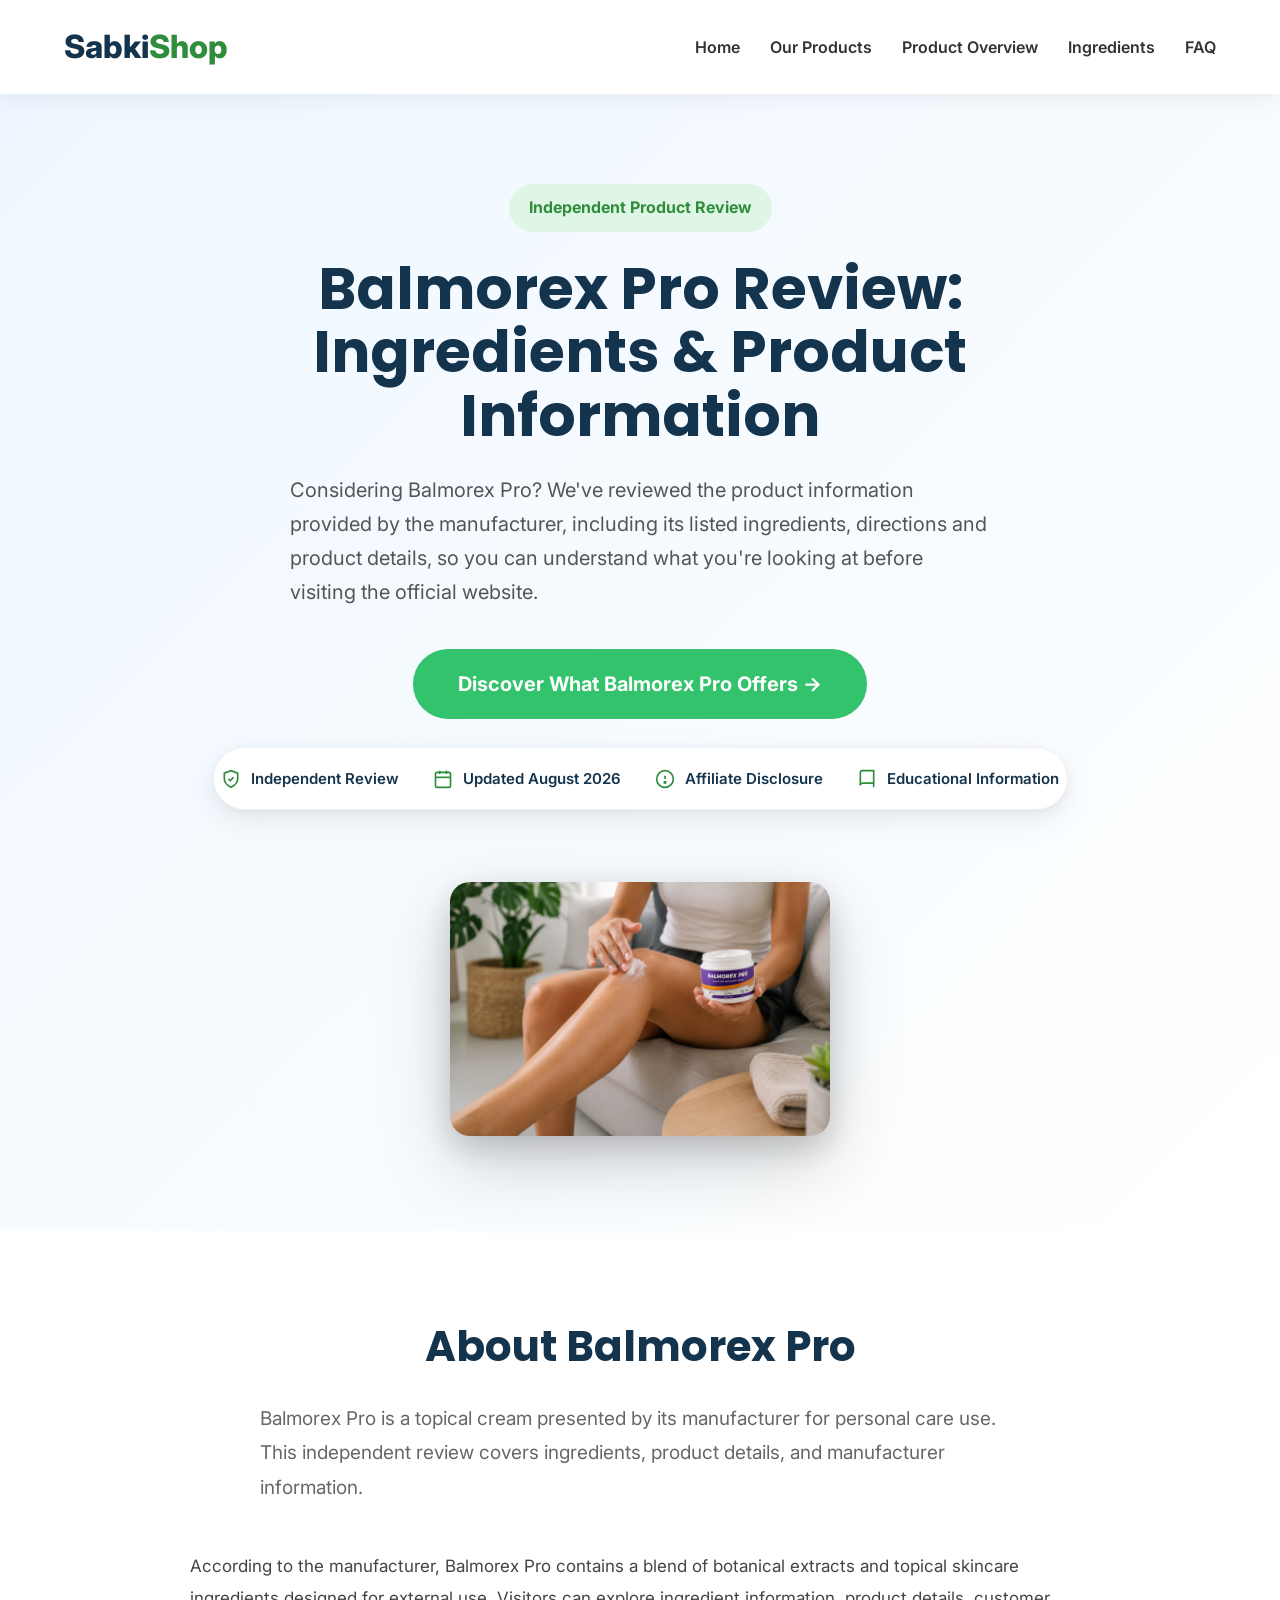
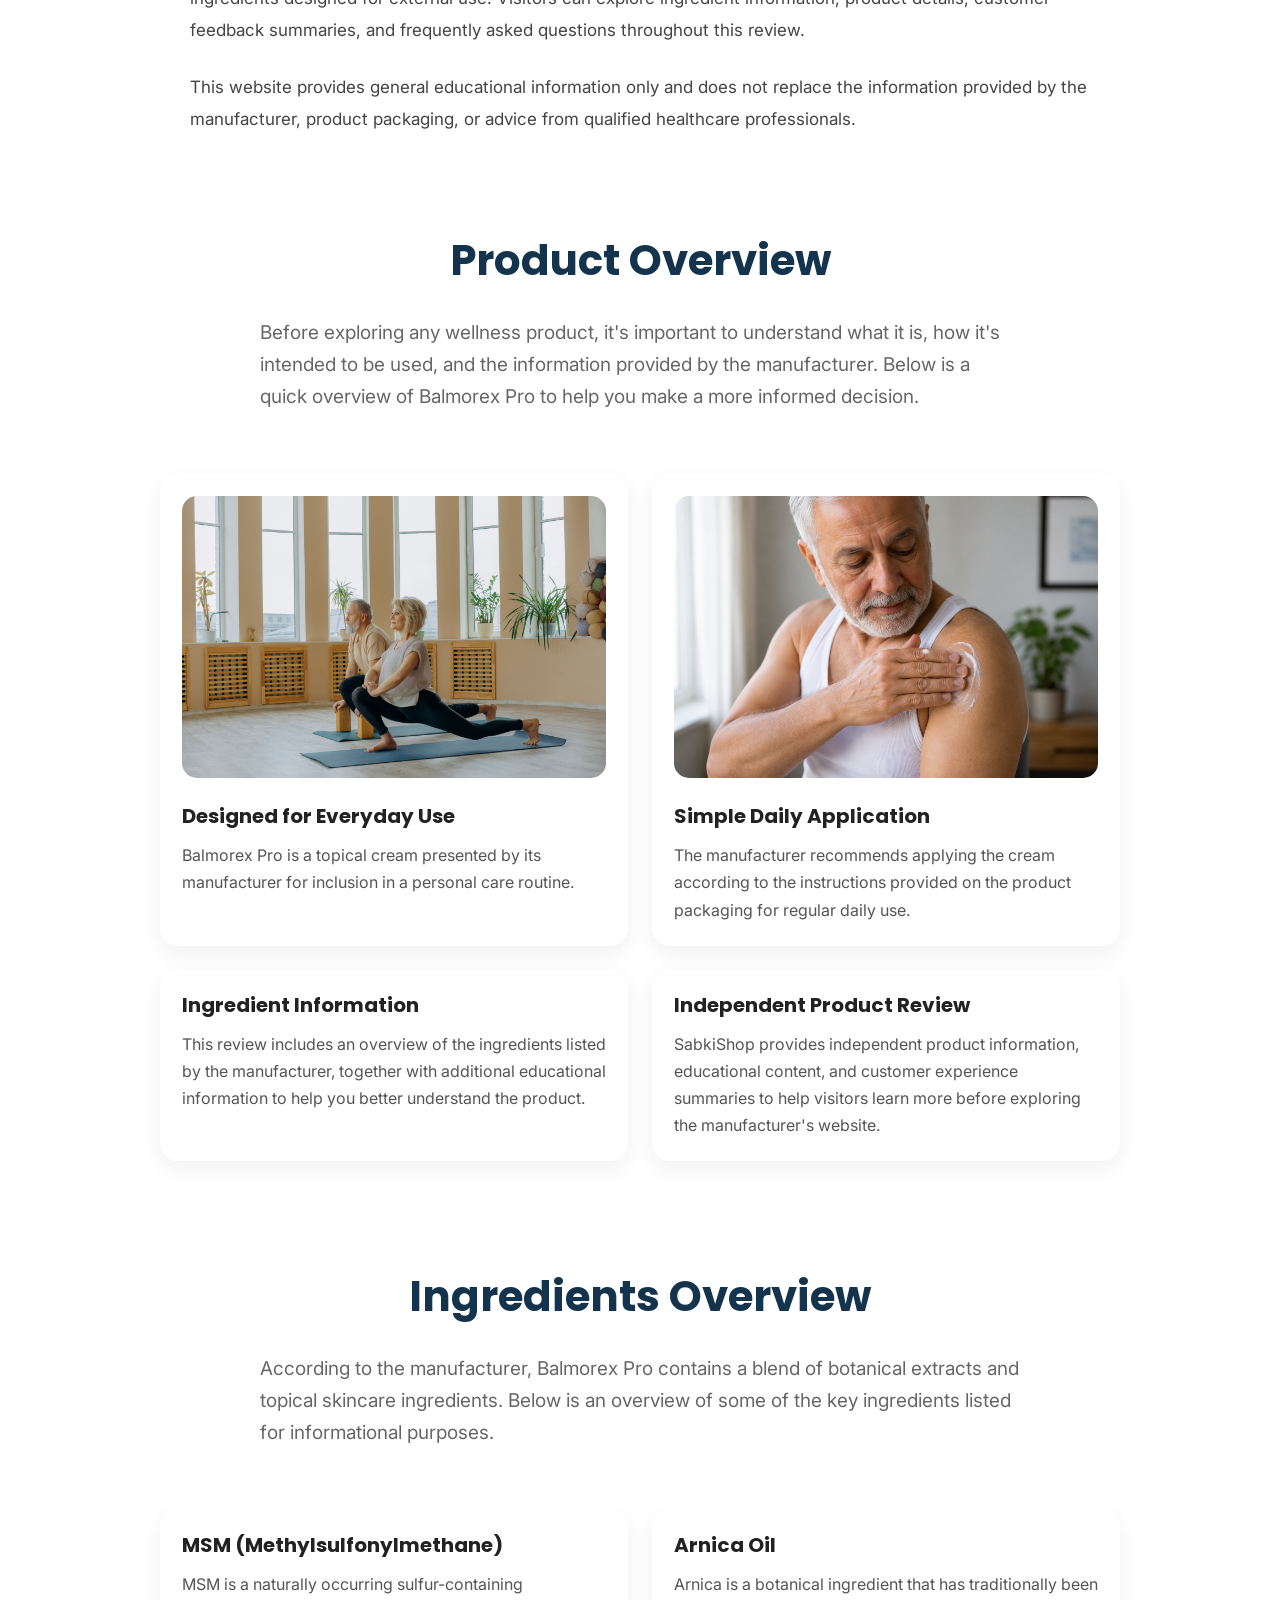
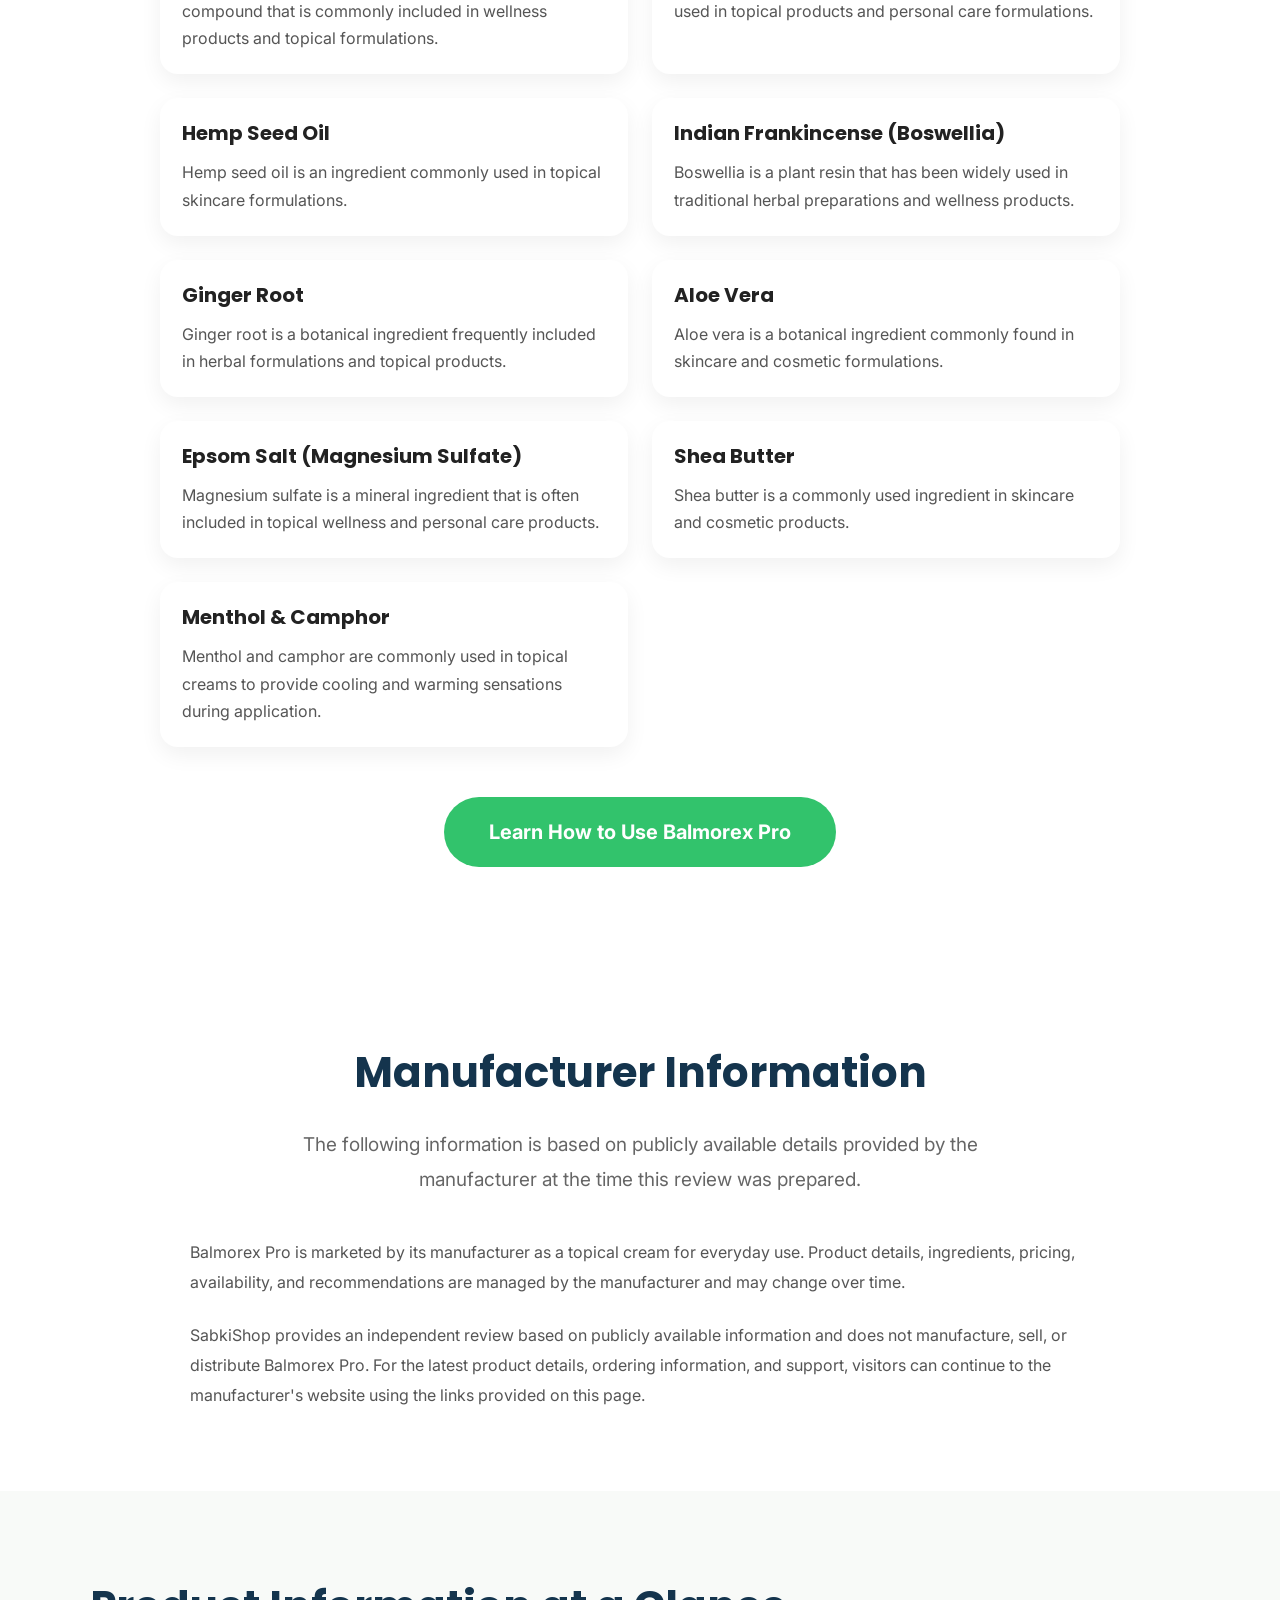
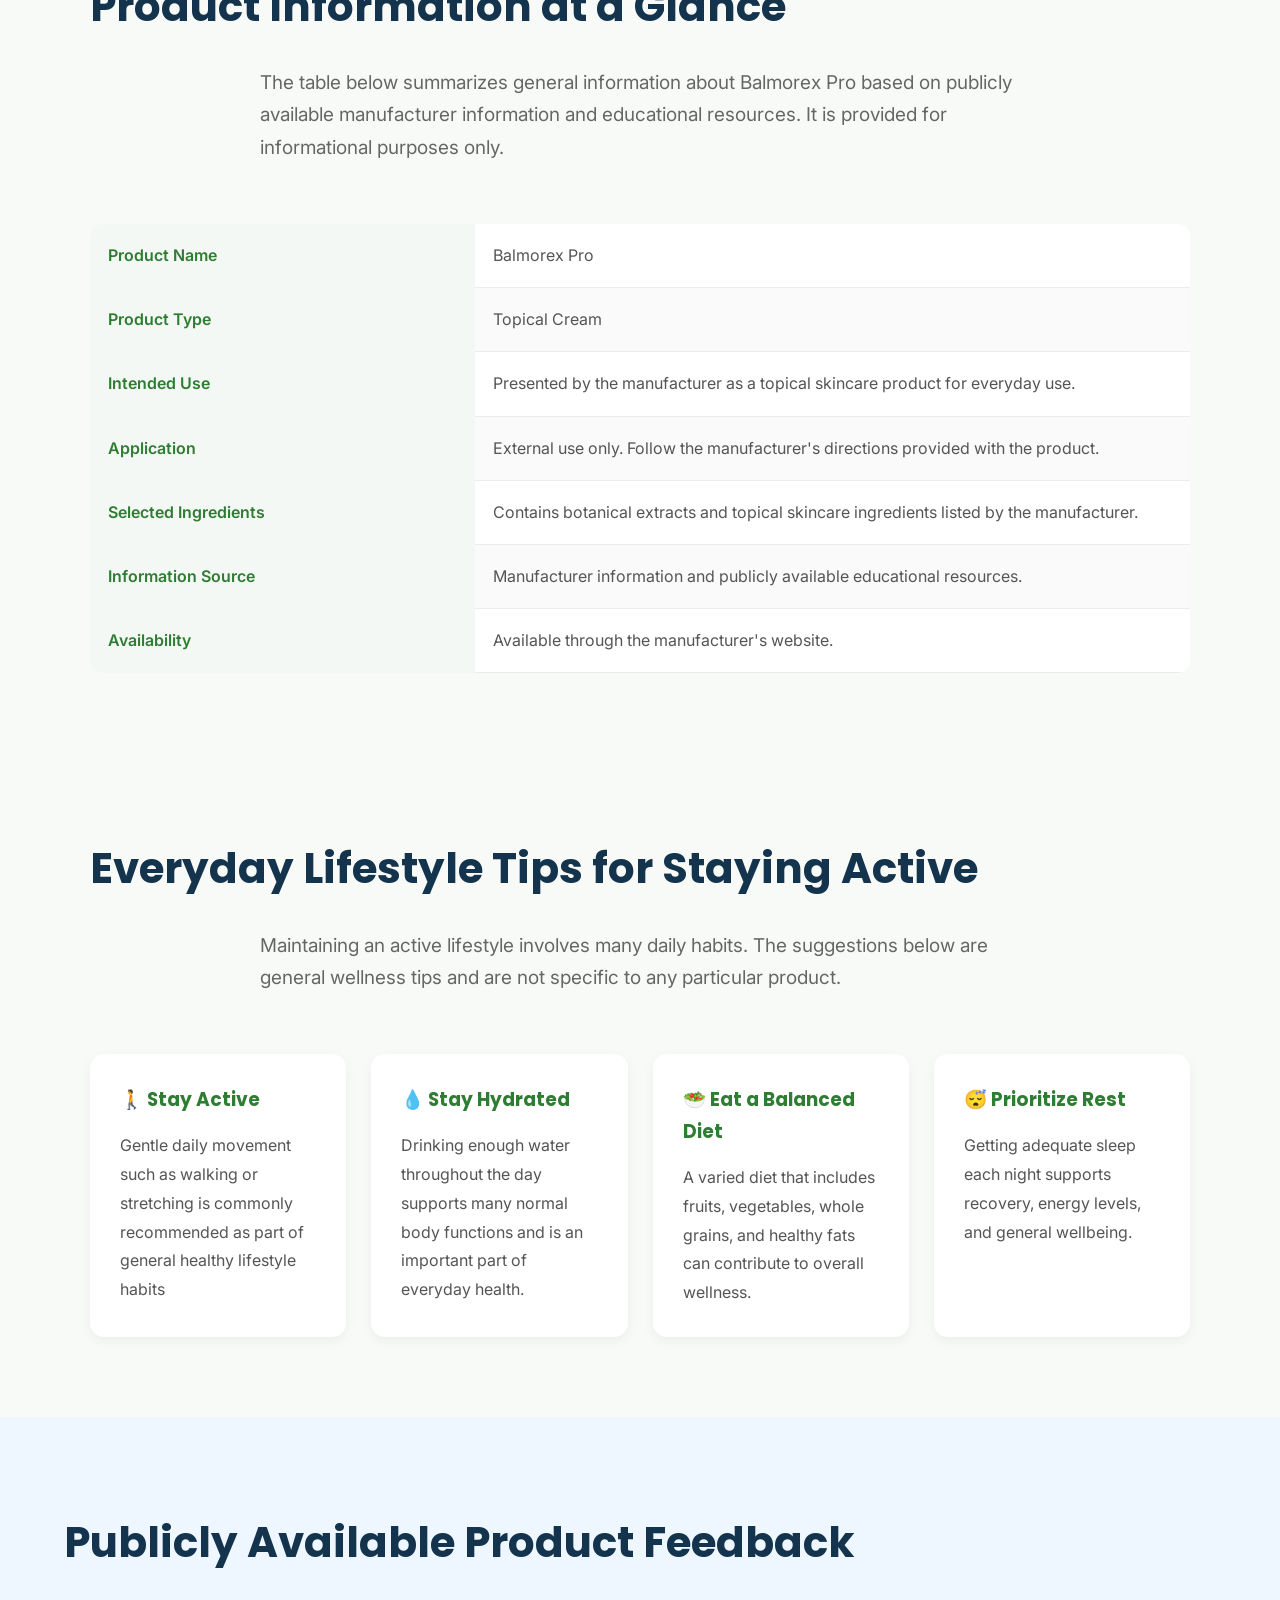
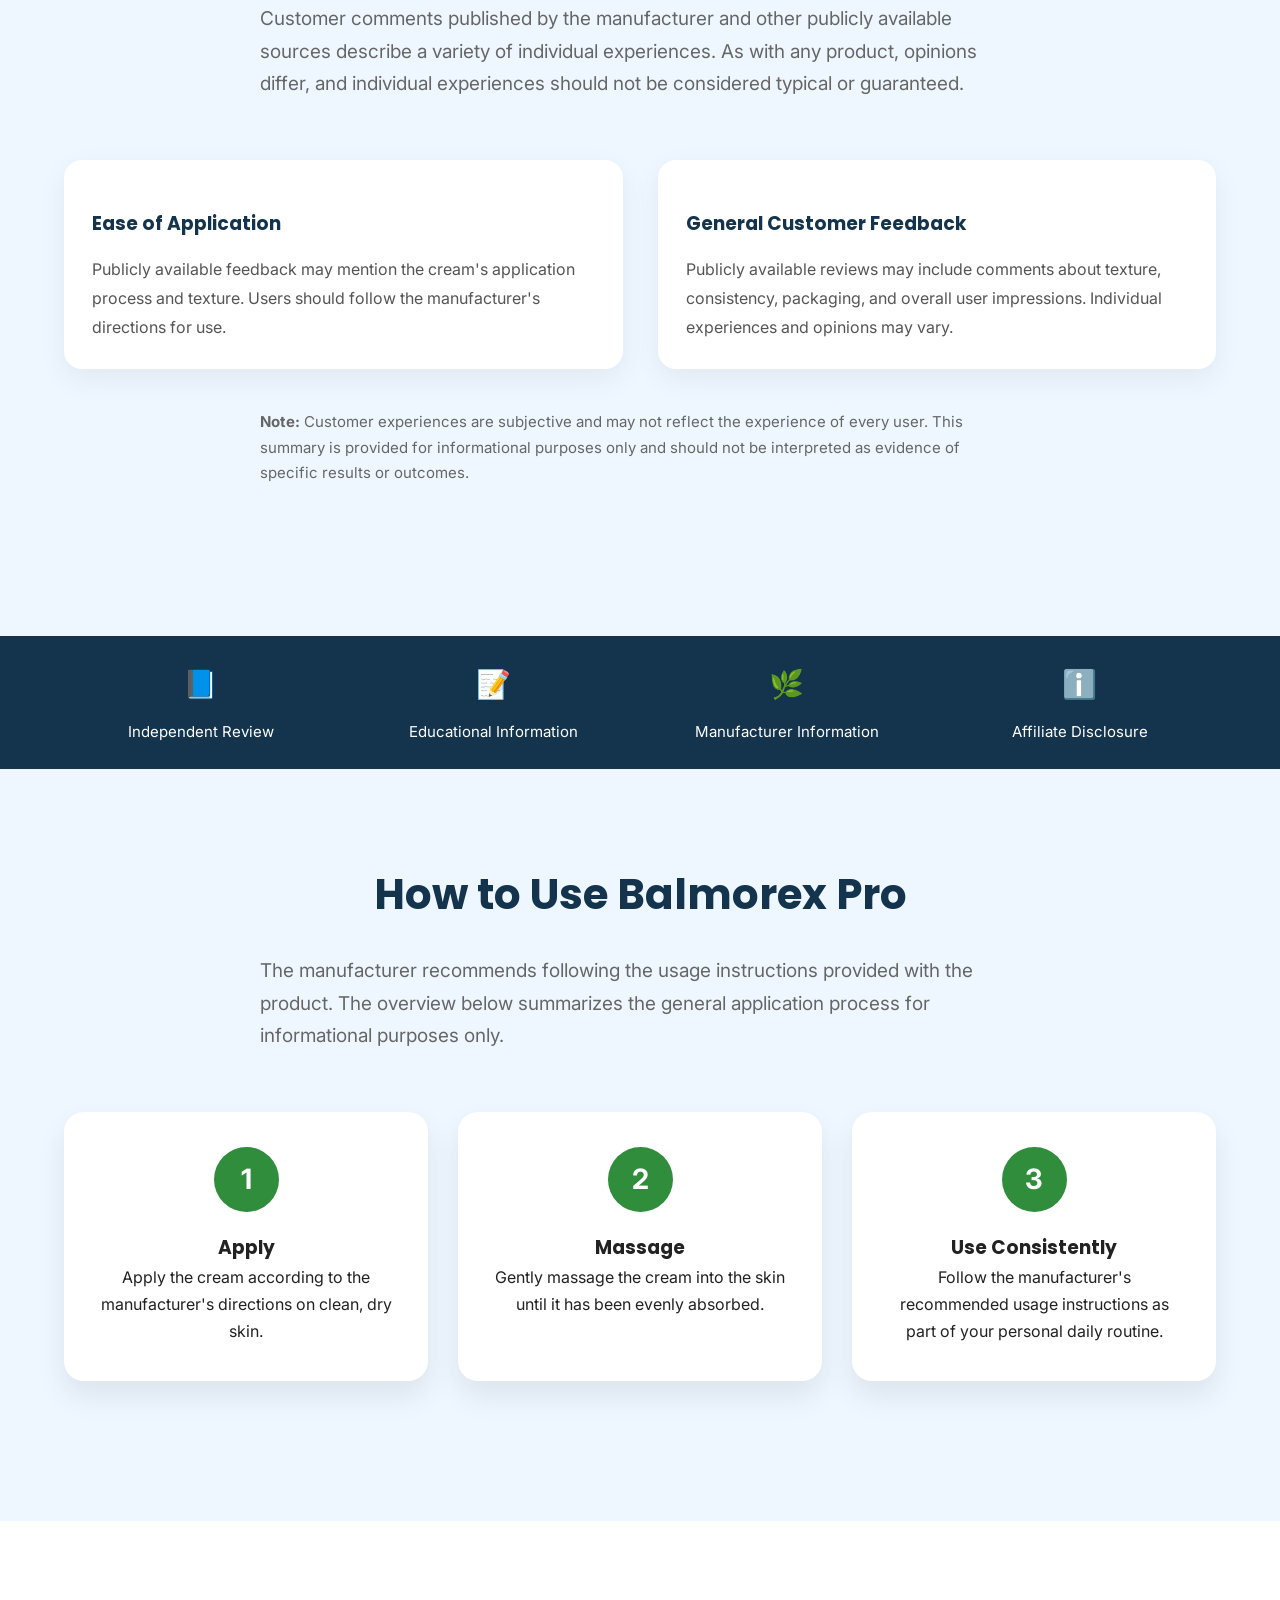
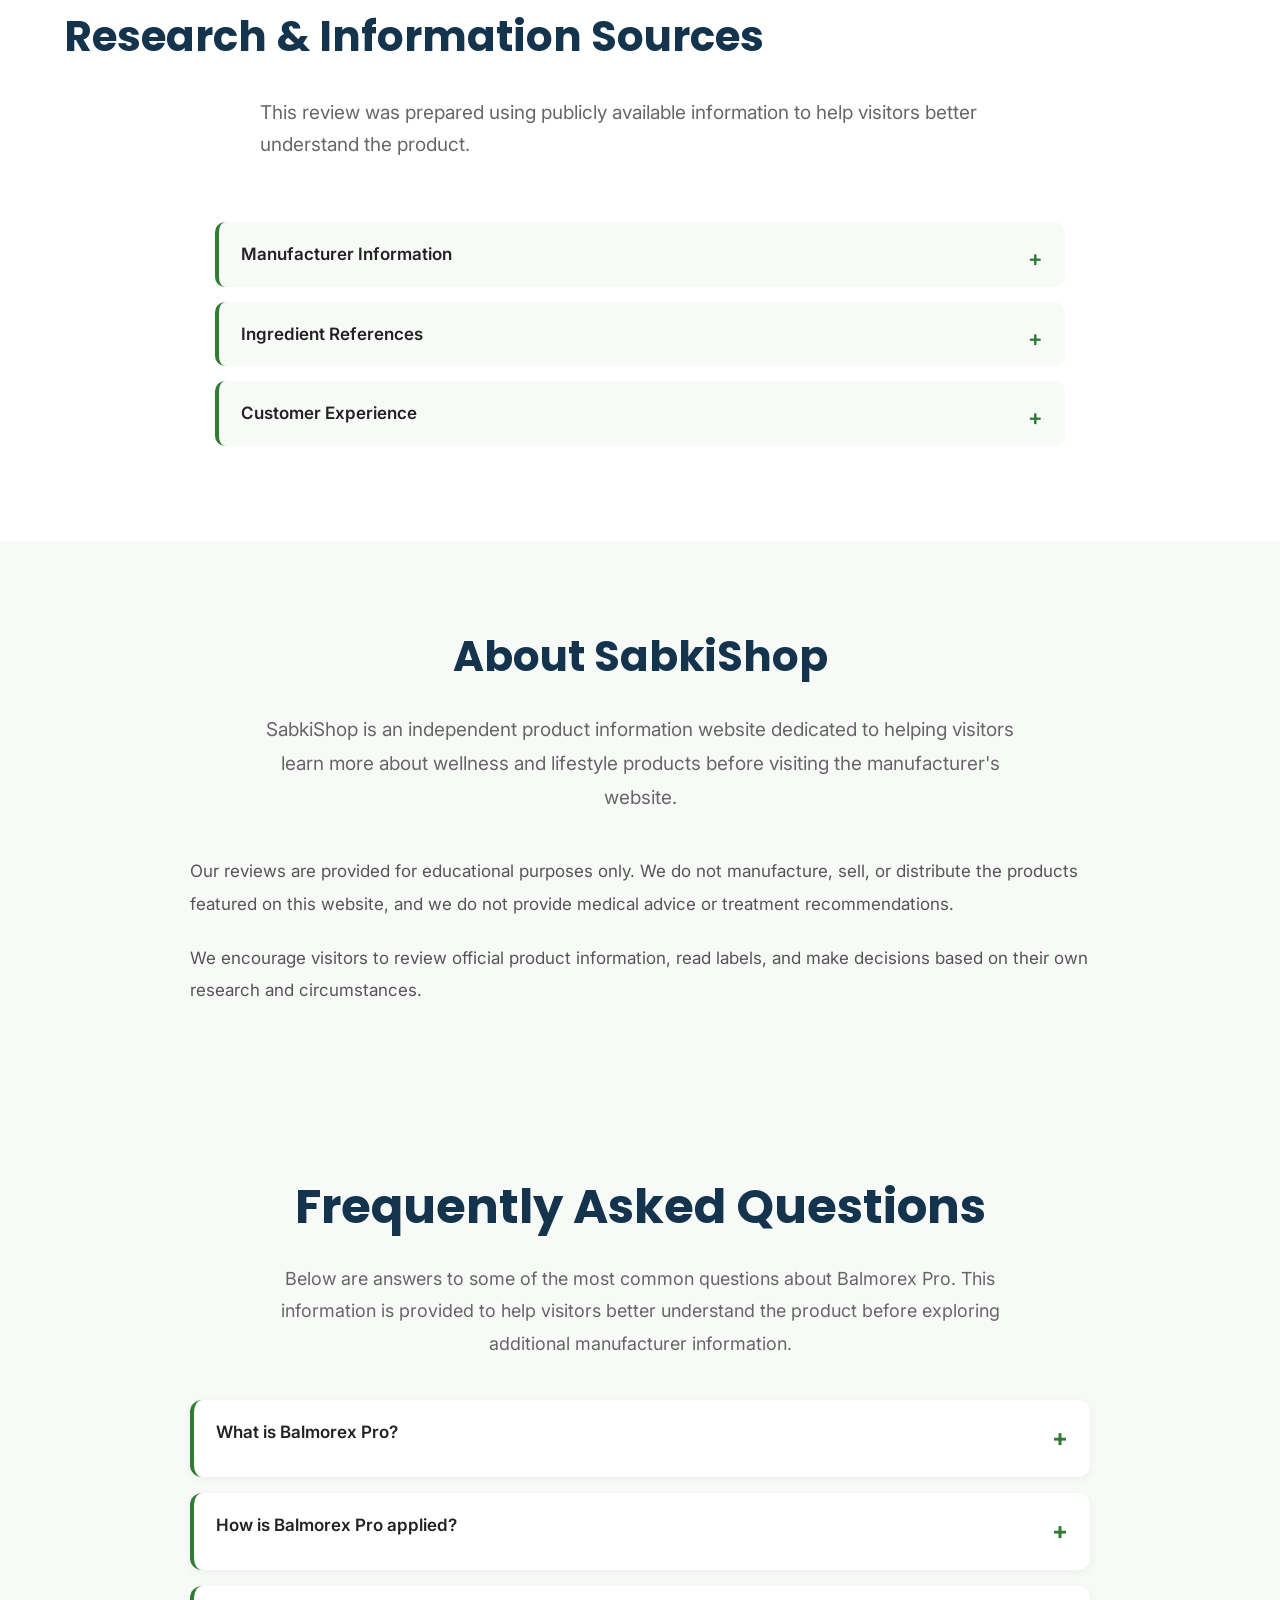
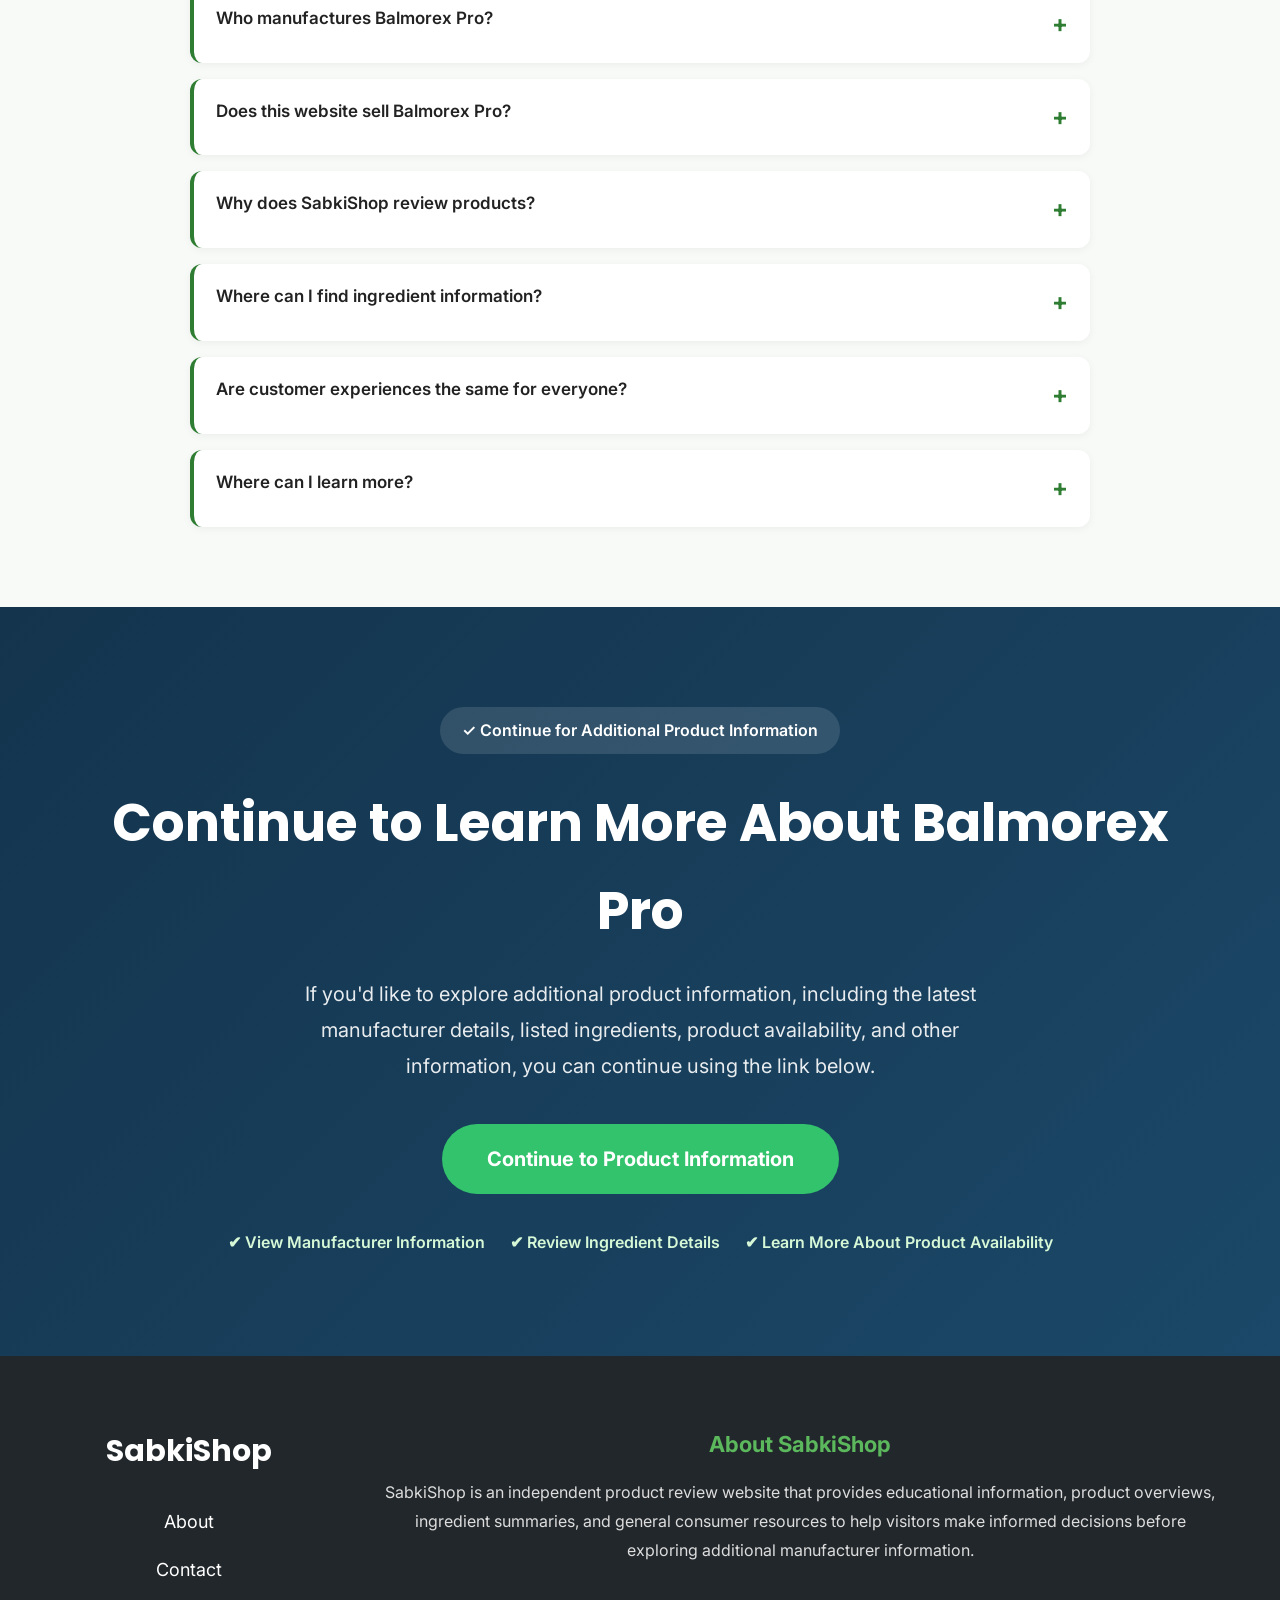
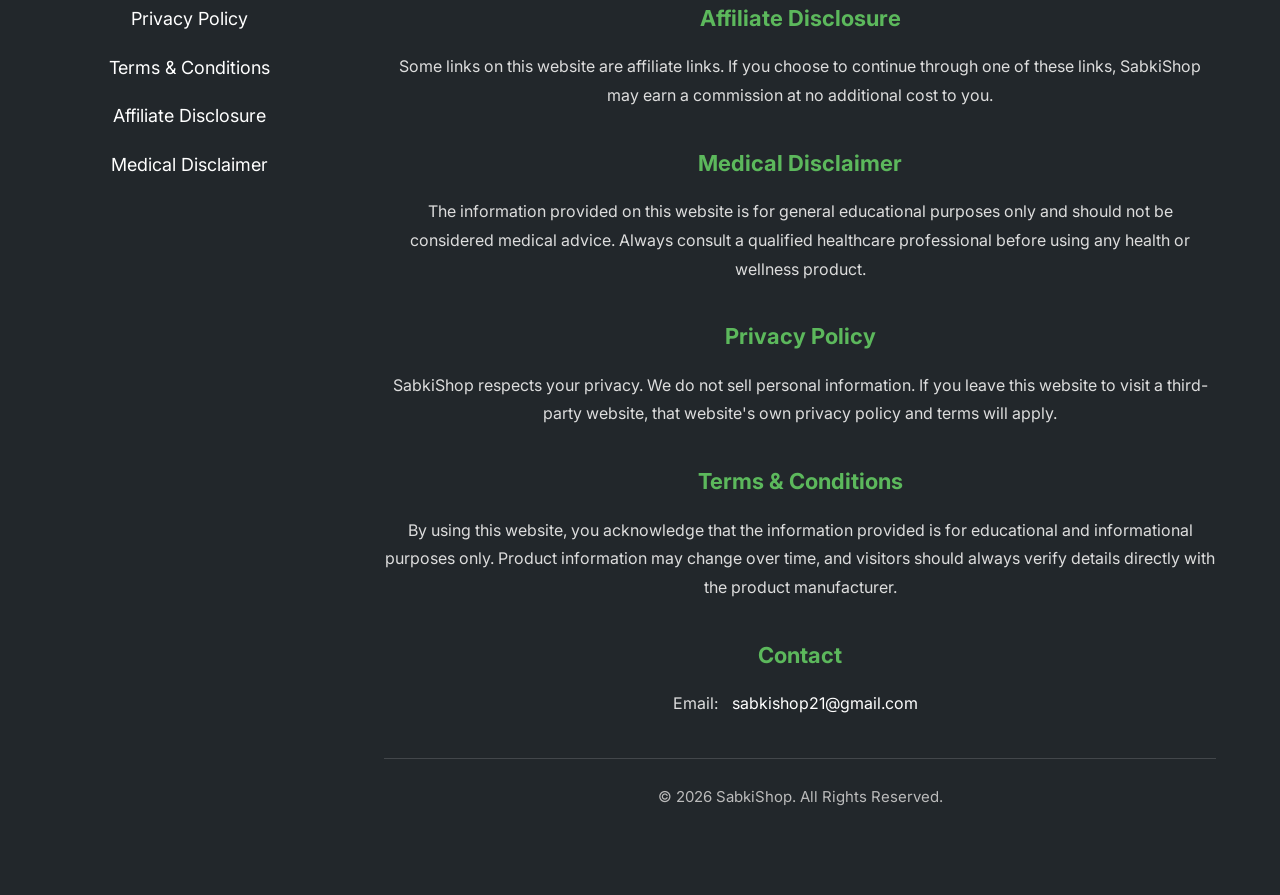
==== commit 095098d1: "Revise the buttons" ====
--- a/index.html
+++ b/index.html
@@ -114,26 +114,32 @@
 
             <!-- Heading -->
             <h1>
-                Discover Balmorex Pro: Ingredients, Product Information & Review Details
-            </h1>
+                Balmorex Pro Review: Ingredients & Product Information
+</h1>
 
             <!-- Intro -->
             <p>
-                This independent review provides an overview of Balmorex Pro, including its listed ingredients,
-                manufacturer information, customer experiences, and frequently asked questions to help you make a
-                more informed decision before exploring additional product information.
+                Considering Balmorex Pro?
+We've reviewed the product information provided by the manufacturer, including its listed ingredients, directions and product details, so you can understand what you're looking at before visiting the official website.
             </p>
 
             <!-- Button -->
             <div class="hero-buttons">
 
-              <a href="https://balmorex.pro/welcome/?hopId=12590943-ffef-498a-8f0c-2de0f0e2fb64&shield=4b830-x07nxhv7d1nktls4bk5a"
+<a href="https://balmorex.pro/welcome/?hopId=12590943-ffef-498a-8f0c-2de0f0e2fb64&shield=4b830-x07nxhv7d1nktls4bk5a"
    class="primary-btn"
    target="_blank"
    rel="noopener noreferrer"
-   onclick="fbq('track','InitiateCheckout');">
-
-    Learn More
+   onclick="
+      fbq('track','InitiateCheckout');
+      gtag('event','clickbank_click',{
+          event_category:'Affiliate',
+          event_label:'Balmorex ClickBank',
+          value:1
+      });
+   ">
+
+    Discover What Balmorex Pro Offers →
 
 </a>
 
@@ -461,15 +467,22 @@
 
         <div style="text-align:center; margin-top:50px;">
 
-           <a href="https://balmorex.pro/welcome/?hopId=12590943-ffef-498a-8f0c-2de0f0e2fb64&shield=4b830-x07nxhv7d1nktls4bk5a"
+          <a href="https://balmorex.pro/welcome/?hopId=12590943-ffef-498a-8f0c-2de0f0e2fb64&shield=4b830-x07nxhv7d1nktls4bk5a"
    class="primary-btn"
    target="_blank"
    rel="noopener noreferrer"
-   onclick="fbq('track','InitiateCheckout');">
-
-                Learn How to Use Balmorex Pro
-
-            </a>
+   onclick="
+      fbq('track','InitiateCheckout');
+      gtag('event','clickbank_click',{
+          event_category:'Affiliate',
+          event_label:'Balmorex ClickBank',
+          value:1
+      });
+   ">
+
+    Learn How to Use Balmorex Pro
+
+</a>
 
         </div>
 
@@ -511,7 +524,7 @@
      PRODUCT INFORMATION
 ========================= -->
 
-<section class="comparison">
+<section class="comparison id= comparison">
 
     <div class="container">
 
@@ -575,7 +588,7 @@
      LIFESTYLE TIPS
 ========================= -->
 
-<section class="lifestyle-tips">
+<section class="lifestyle-tips" id="lifestyle">
 
     <div class="container">
 
@@ -637,7 +650,7 @@
      Publicly Available Product Feedback
 ========================= -->
 
-<section class="testimonials">
+<section class="testimonials" id="customer-feedback">
 
     <div class="container">
 
@@ -728,7 +741,7 @@
 </section>
     <!-- HOW TO USE -->
 
-<section class="how">
+<section class="how" id="how">
 
     <div class="container">
 
@@ -967,15 +980,22 @@
                 listed ingredients, product availability, and other information, you can continue using the link below.
             </p>
 
-            <a href="https://balmorex.pro/welcome/?hopId=12590943-ffef-498a-8f0c-2de0f0e2fb64&shield=4b830-x07nxhv7d1nktls4bk5a"
-               class="primary-btn"
-               target="_blank"
-               rel="nofollow sponsored"
-               onclick="fbq('track','InitiateCheckout');">
-
-                Continue to Product Information
-
-            </a>
+           <a href="https://balmorex.pro/welcome/?hopId=12590943-ffef-498a-8f0c-2de0f0e2fb64&shield=4b830-x07nxhv7d1nktls4bk5a"
+   class="primary-btn"
+   target="_blank"
+   rel="nofollow sponsored noopener noreferrer"
+   onclick="
+      fbq('track','InitiateCheckout');
+      gtag('event','clickbank_click',{
+          event_category:'Affiliate',
+          event_label:'Balmorex ClickBank',
+          value:1
+      });
+   ">
+
+    Continue to Product Information
+
+</a>
 
             <div class="cta-checks">
 
@@ -1121,11 +1141,34 @@
     </div>
 
 </footer>
-    <button id="topBtn" title="Back to Top">
-        ⬆
-    </button>
-    <script src="script.js"></script>
+
+<button id="topBtn" title="Back to Top">
+    ⬆
+</button>
+
+<!-- Your JavaScript -->
+<script src="script.js"></script>
+
+<!-- ClickBank Tracking -->
+<script>
+document.querySelectorAll('.clickbank-btn').forEach(function(button) {
+
+    button.addEventListener('click', function() {
+
+        // Meta Pixel
+        fbq('track', 'InitiateCheckout');
+
+        // Google Analytics
+        gtag('event', 'clickbank_click', {
+            event_category: 'Affiliate',
+            event_label: 'Balmorex ClickBank',
+            value: 1
+        });
+
+    });
+
+});
+</script>
 
 </body>
-
 </html>
--- a/style.css
+++ b/style.css
@@ -3534,4 +3534,4 @@
         padding:60px 20px;
     }
 
-}+}
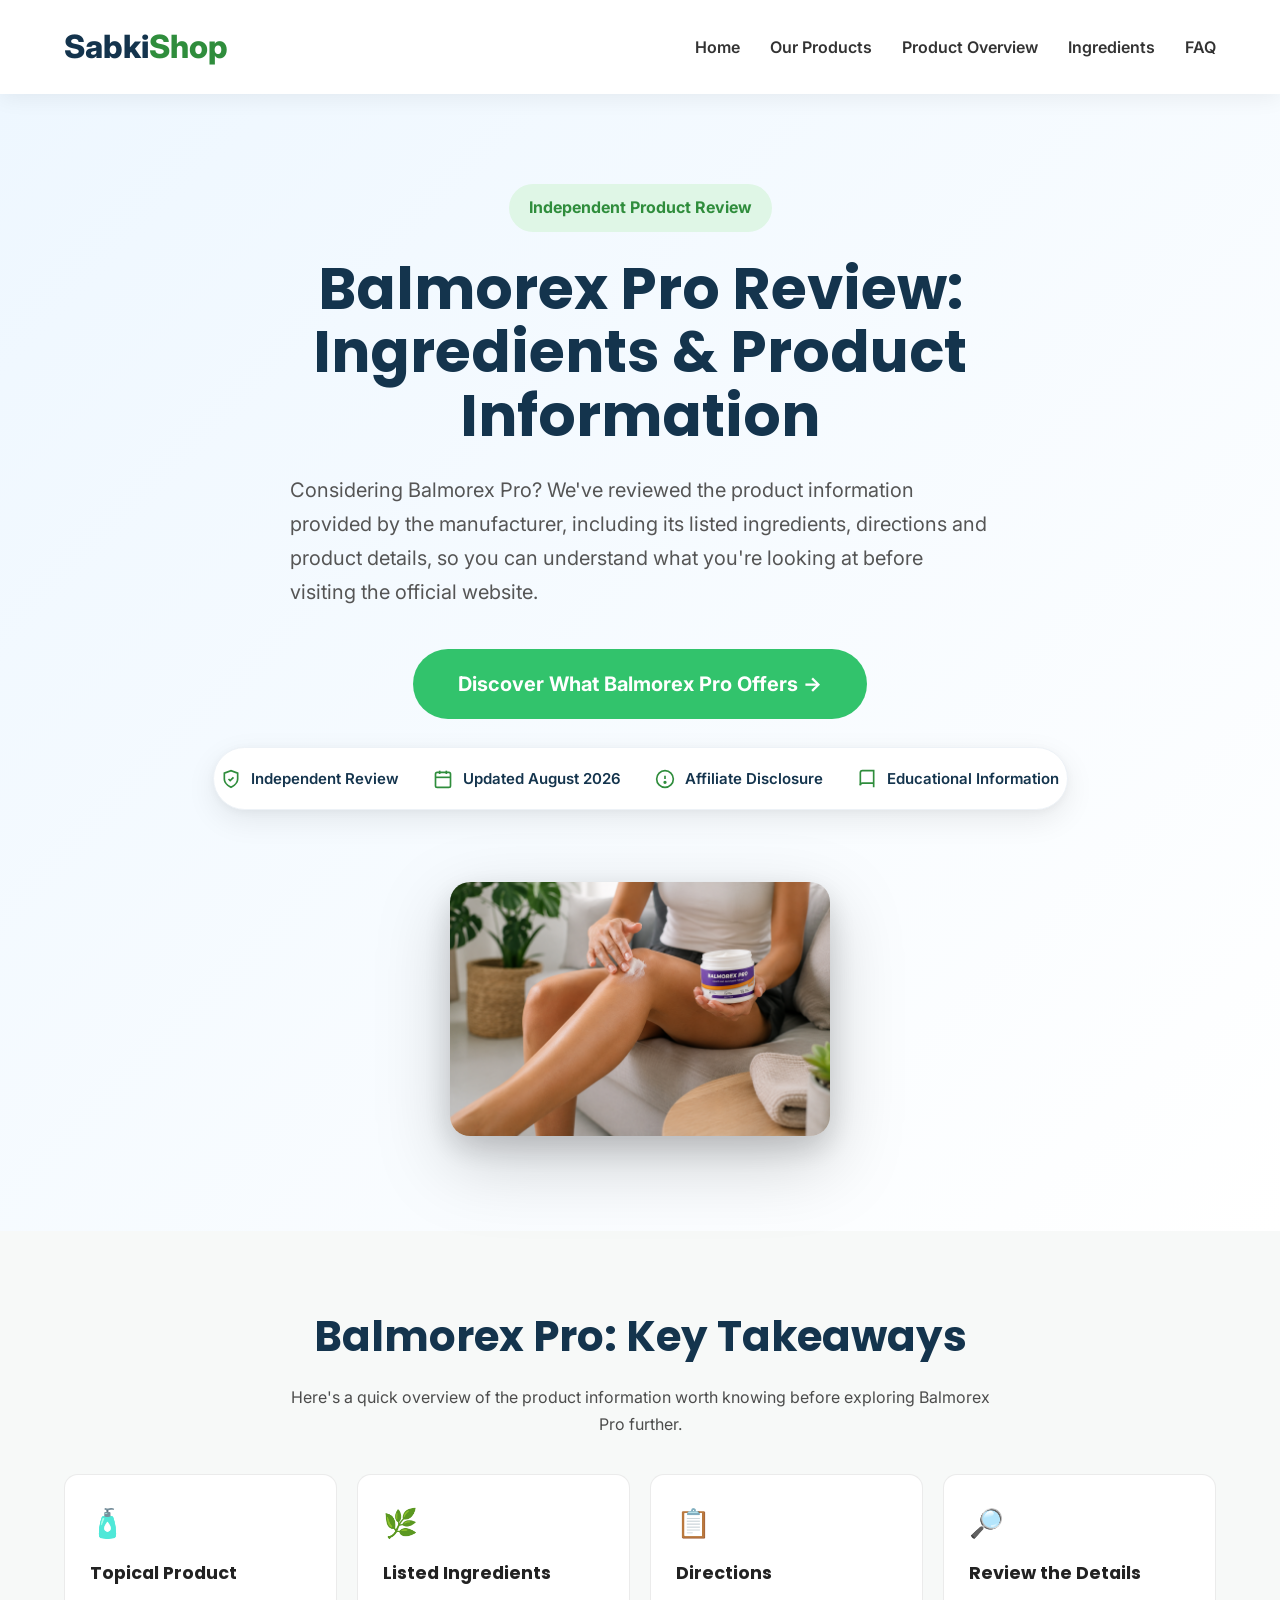
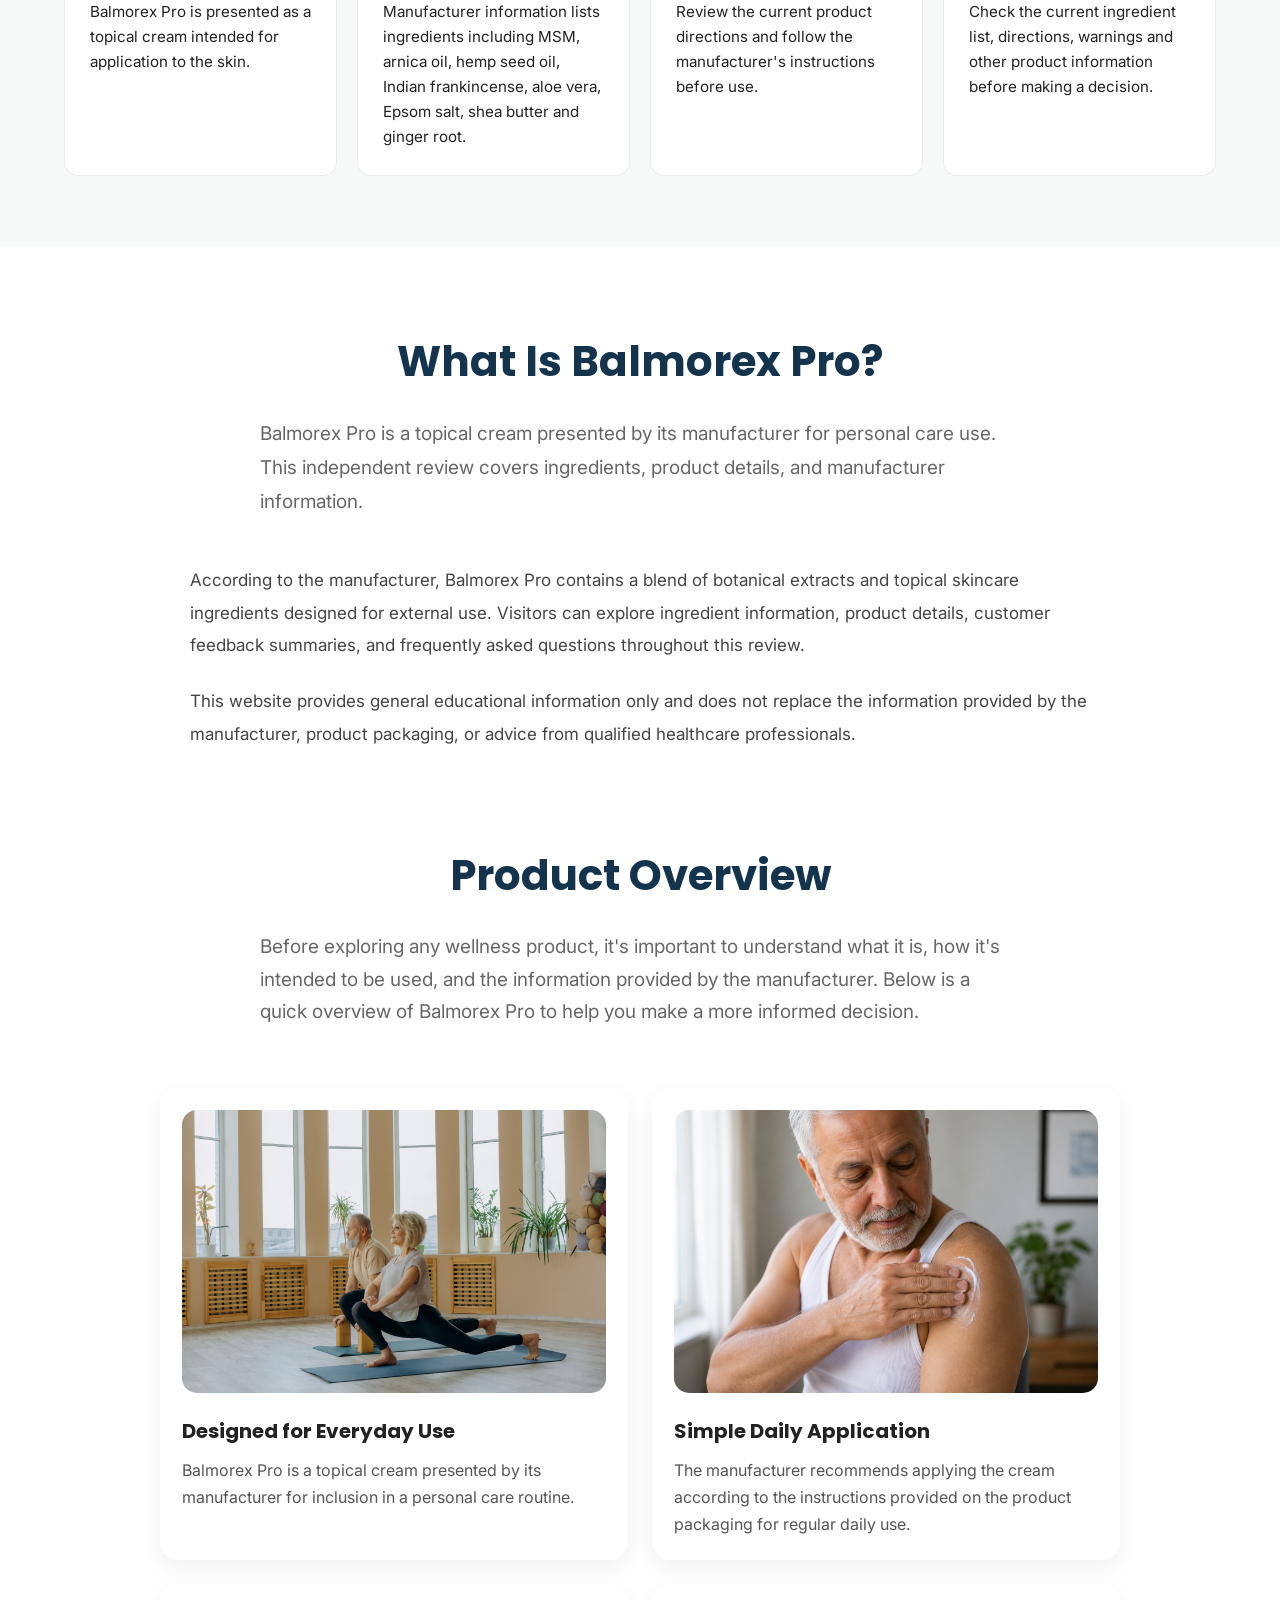
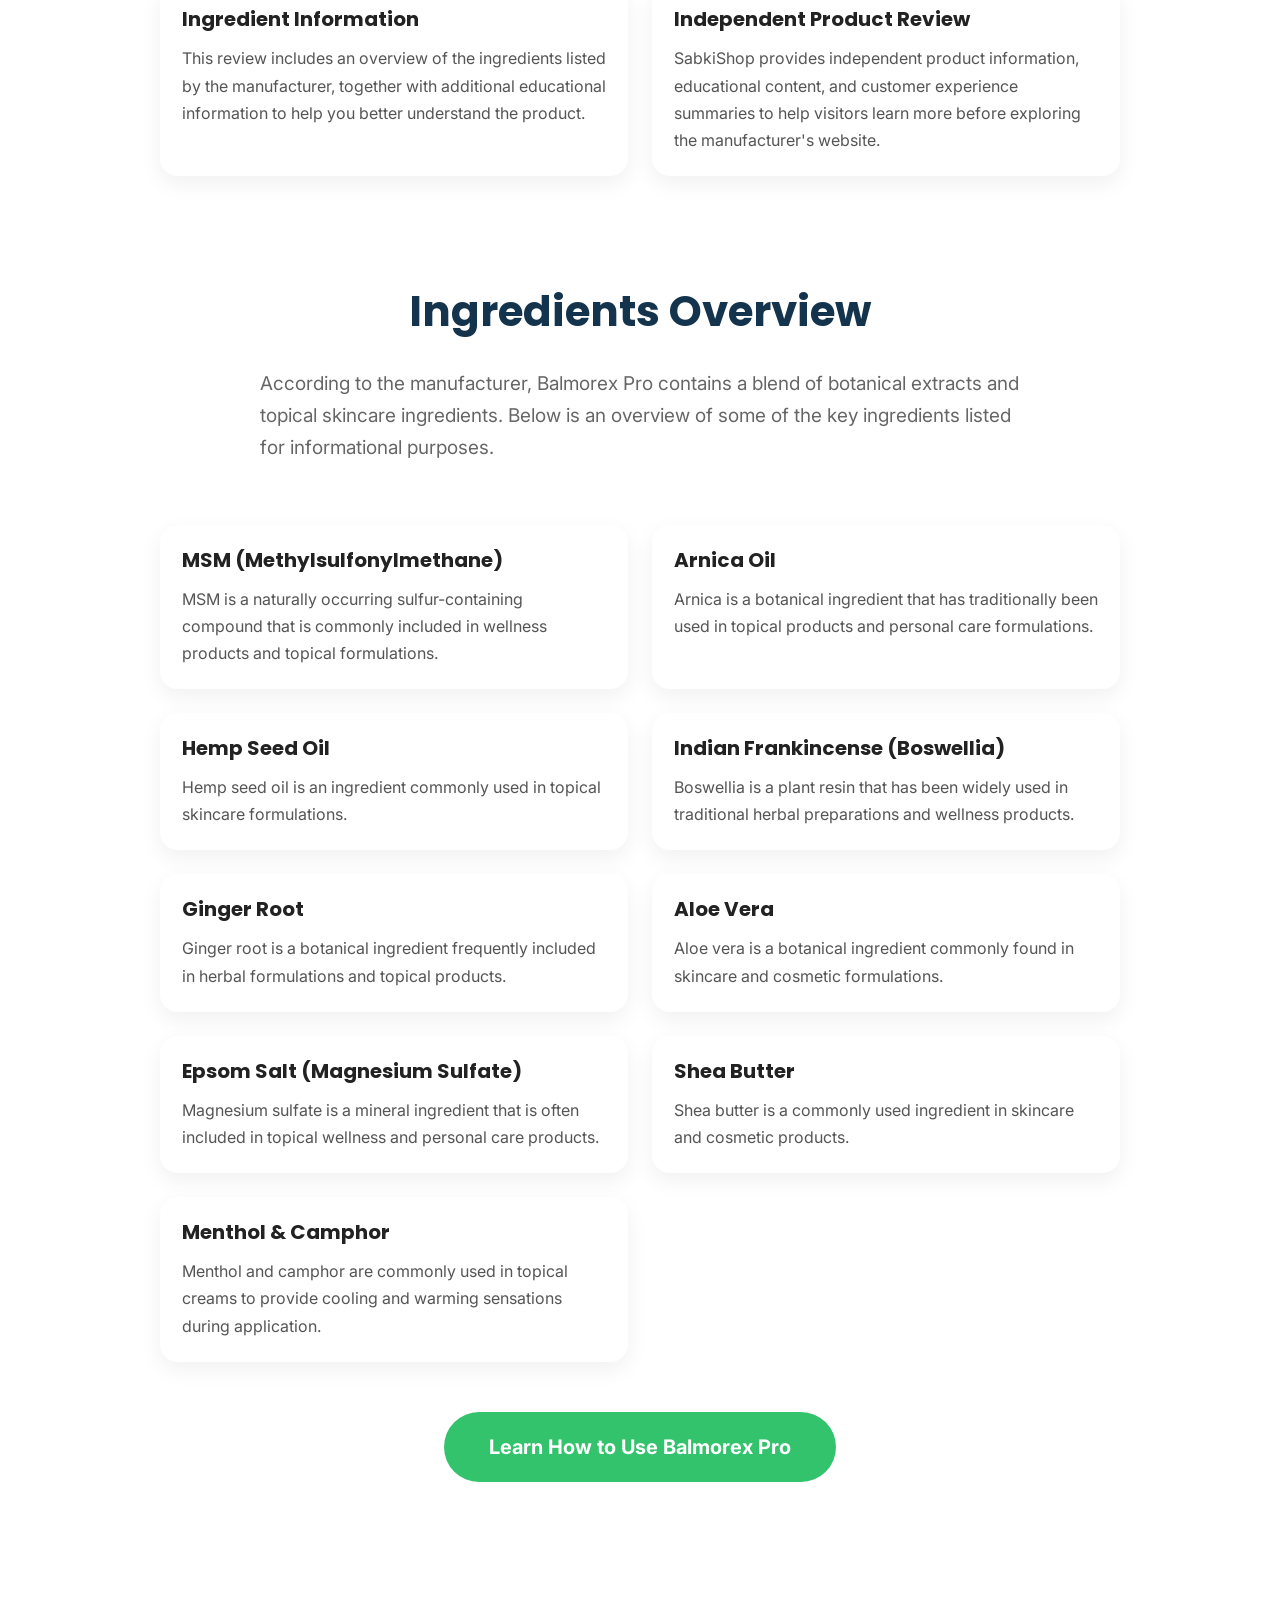
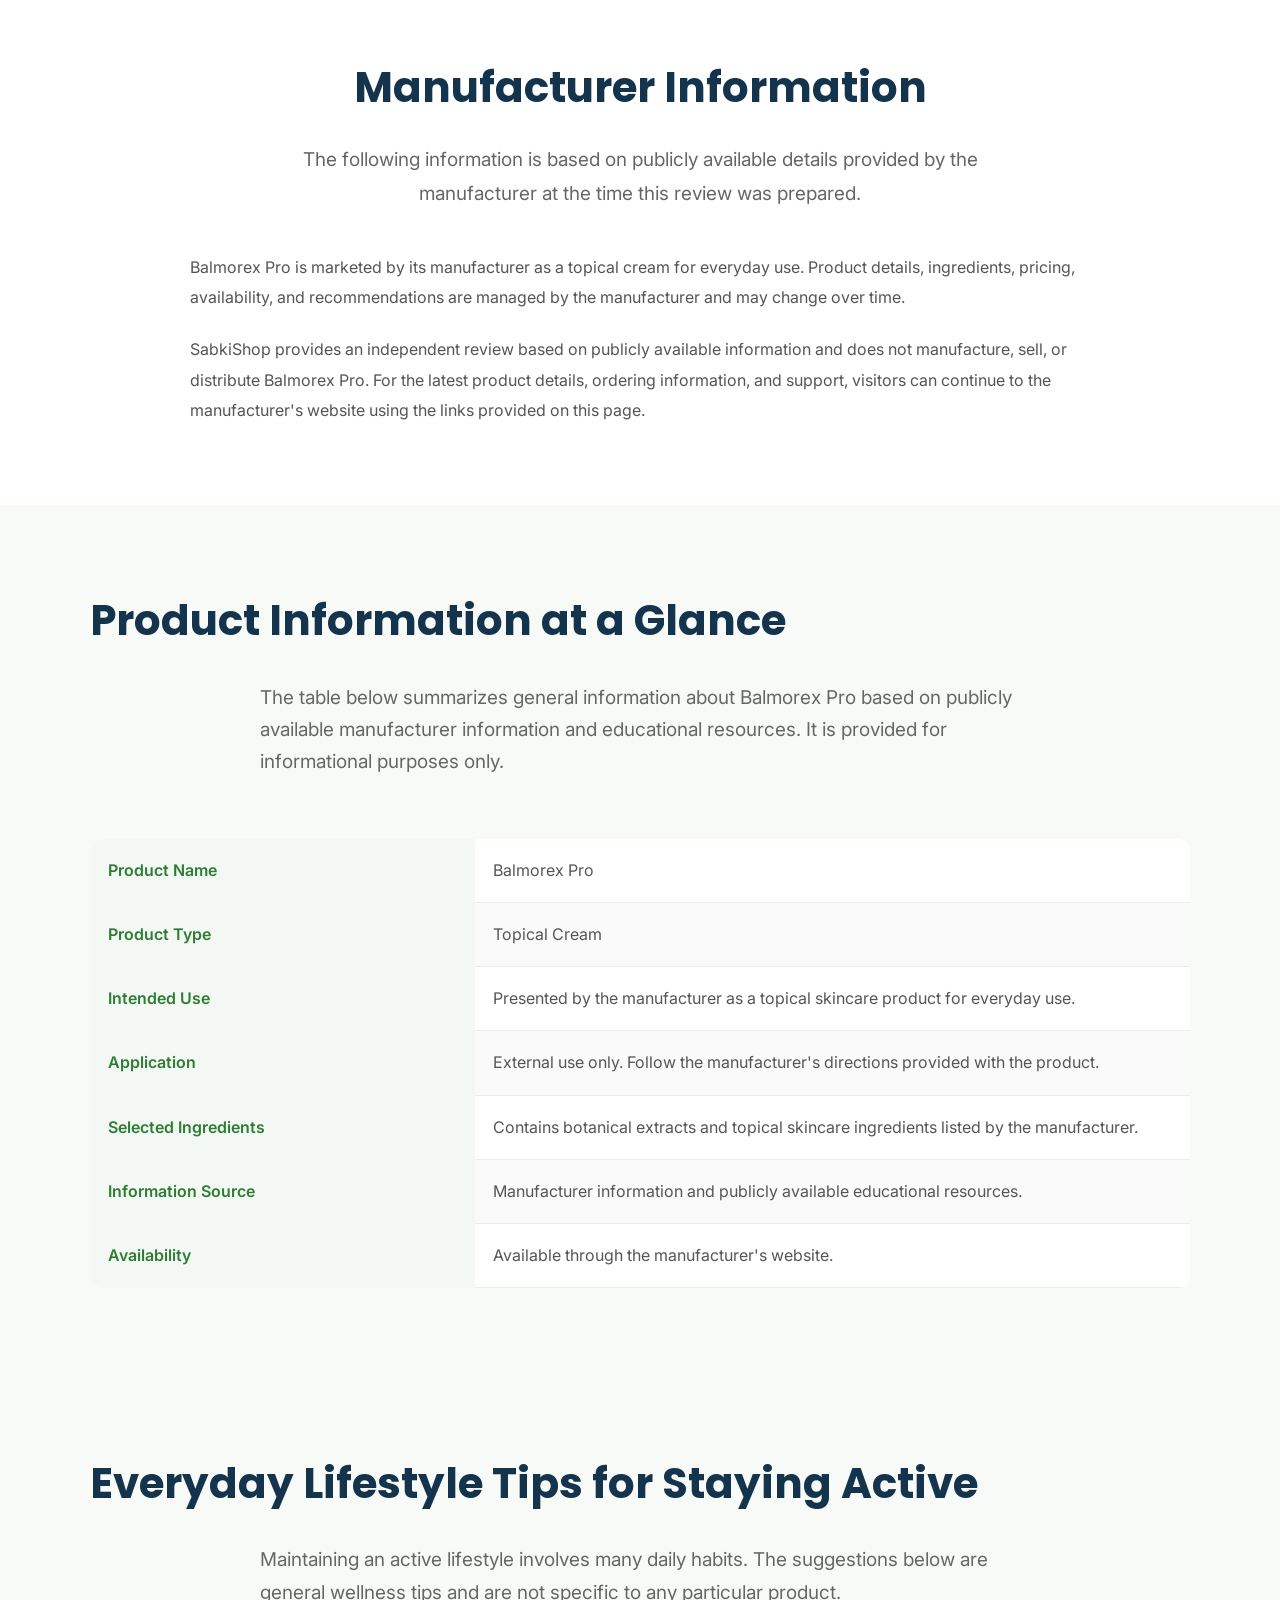
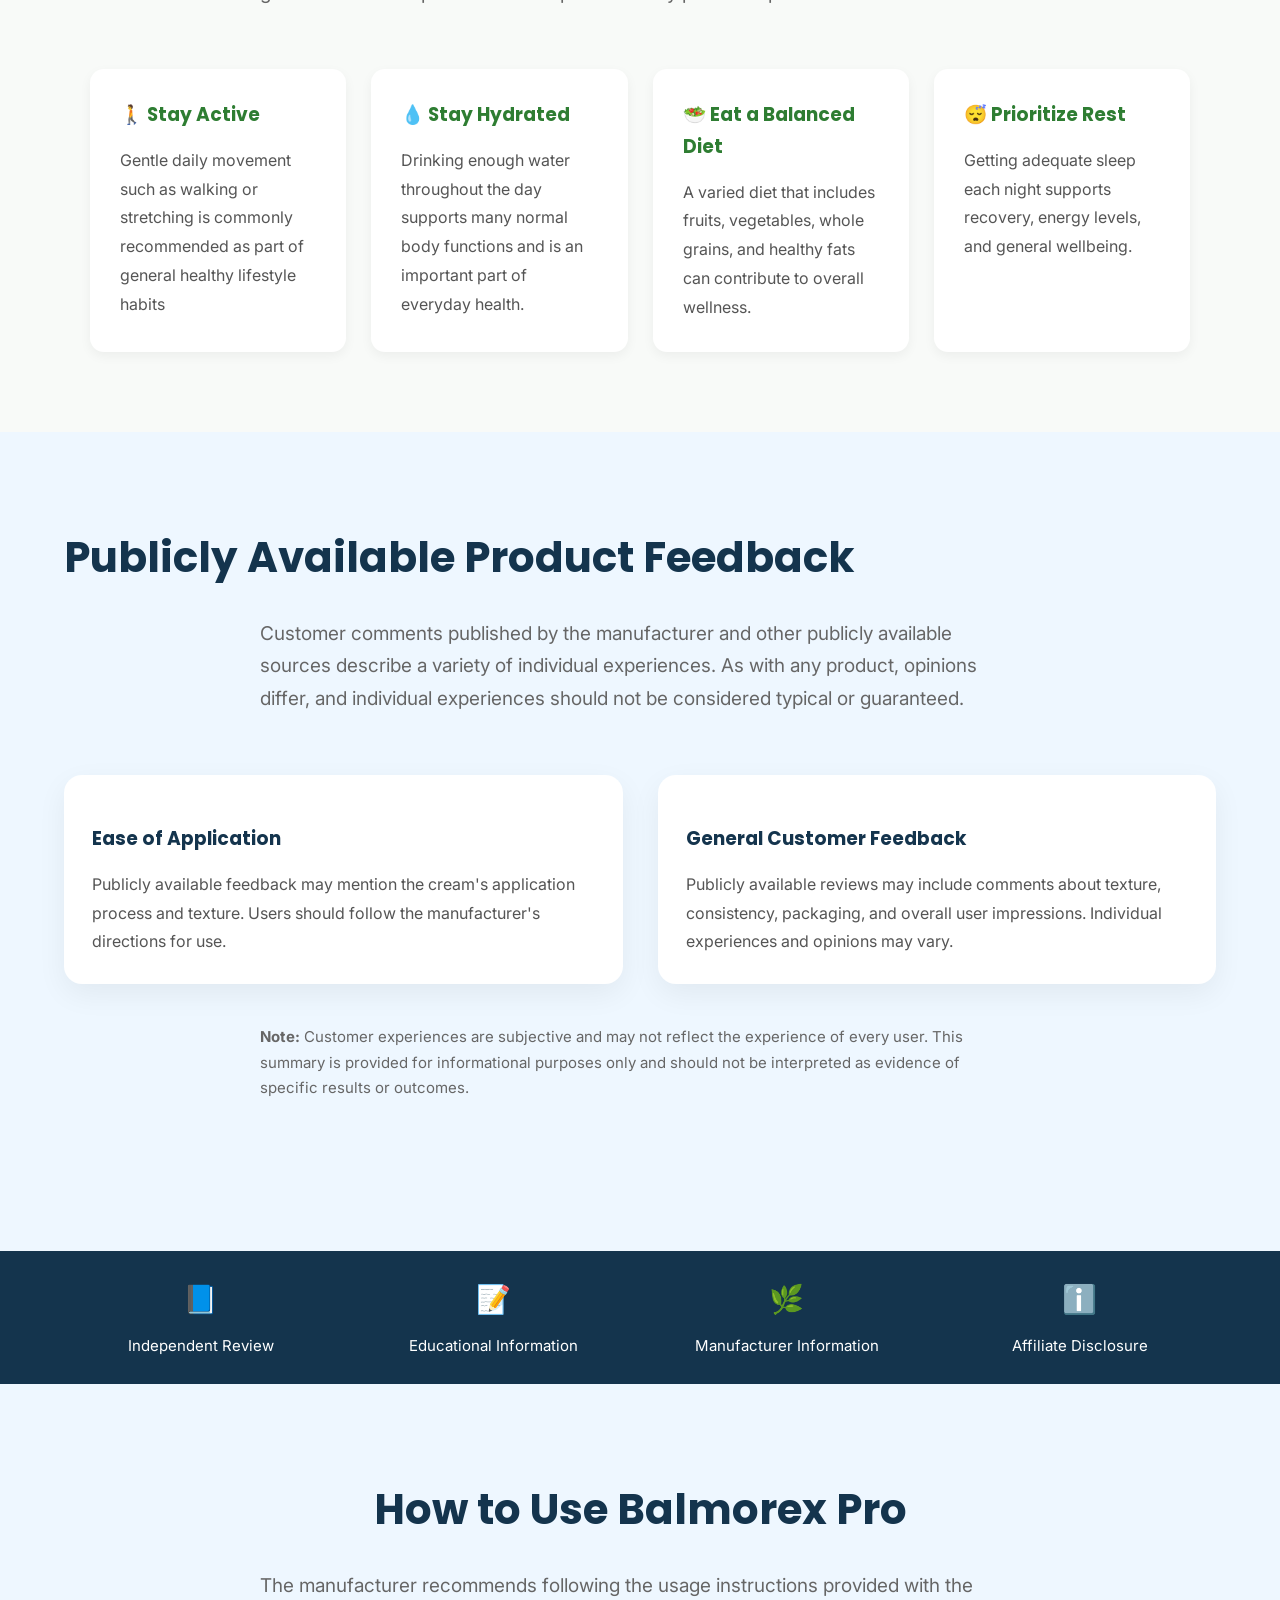
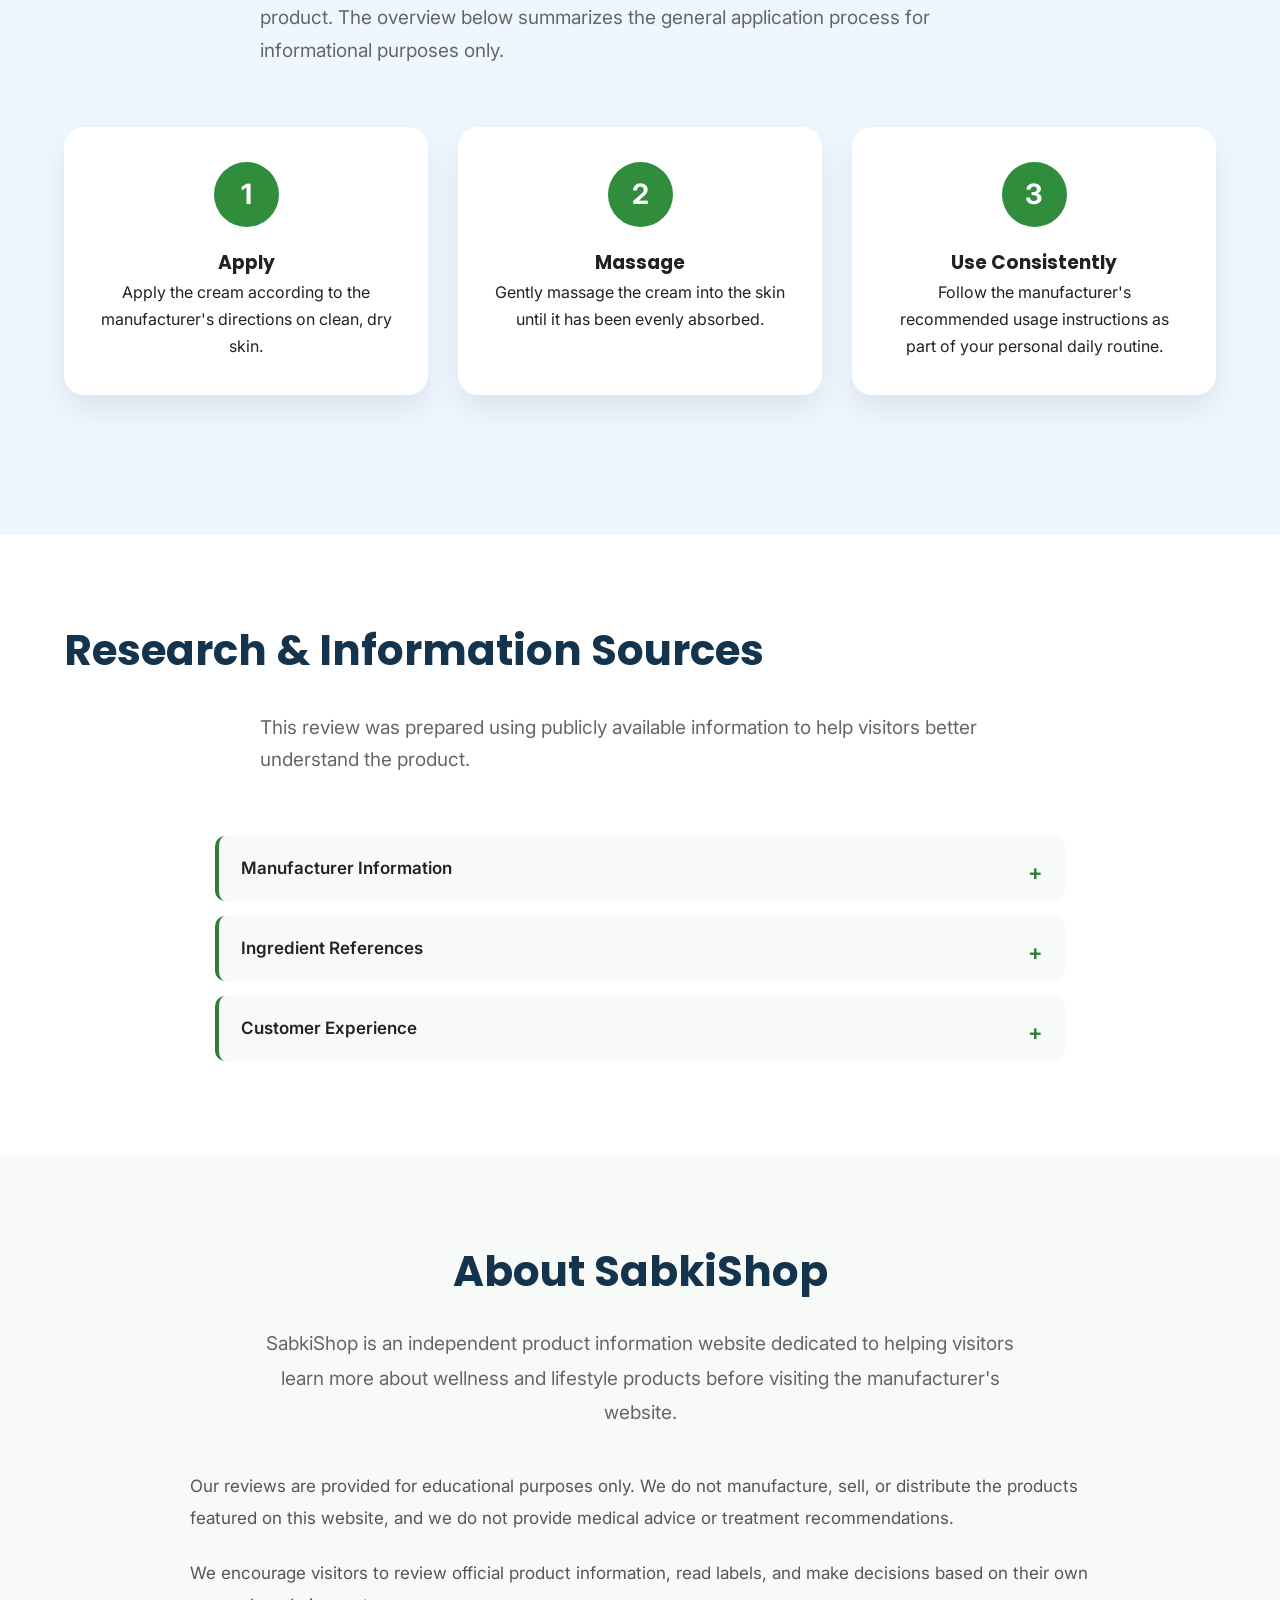
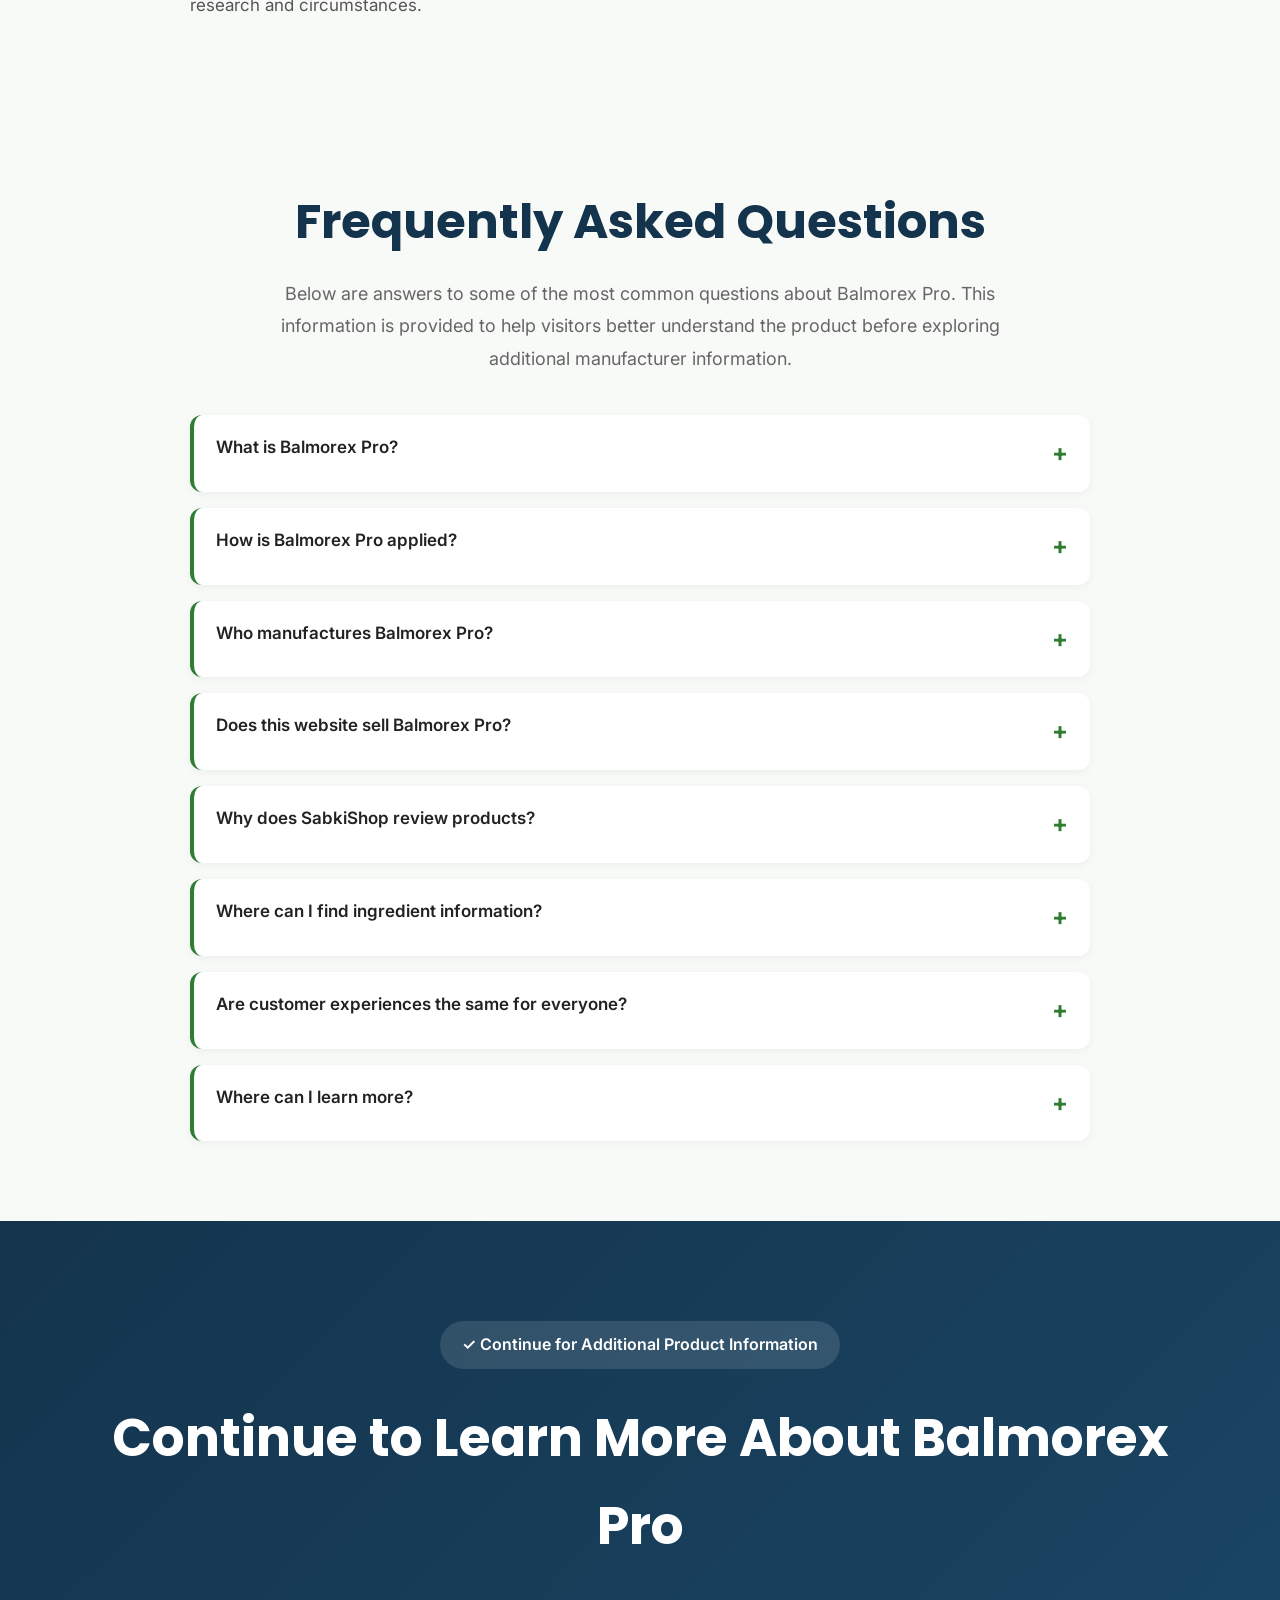
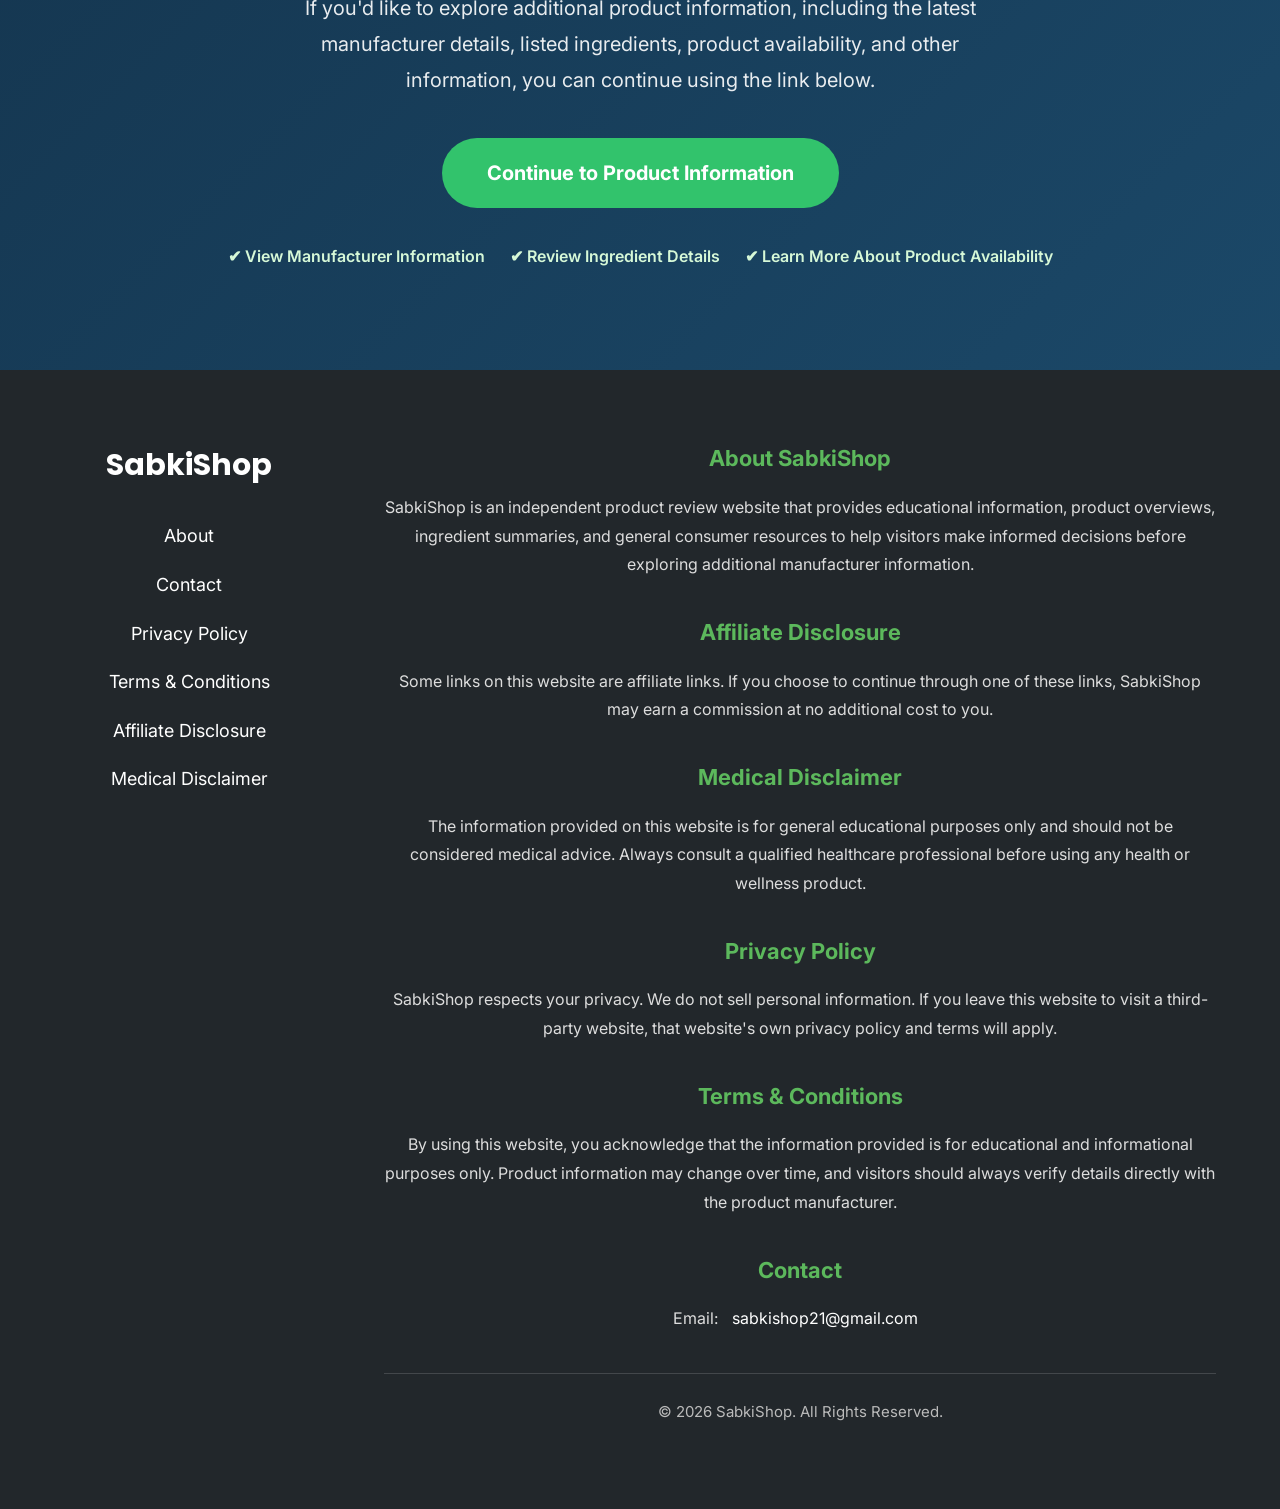
==== commit fa7290e8: "Update the key take aways" ====
--- a/index.html
+++ b/index.html
@@ -217,7 +217,57 @@
     </div>
 
 </section>
-
+<!-- =========================
+     KEY TAKEAWAYS SECTION
+========================= -->
+
+<section class="key-takeaways">
+    <div class="container">
+
+        <h2>Balmorex Pro: Key Takeaways</h2>
+
+        <p class="takeaways-intro">
+            Here's a quick overview of the product information worth knowing before exploring Balmorex Pro further.
+        </p>
+
+        <div class="takeaways-grid">
+
+            <div class="takeaway-card">
+                <span class="takeaway-icon">🧴</span>
+                <h3>Topical Product</h3>
+                <p>
+                    Balmorex Pro is presented as a topical cream intended for application to the skin.
+                </p>
+            </div>
+
+            <div class="takeaway-card">
+                <span class="takeaway-icon">🌿</span>
+                <h3>Listed Ingredients</h3>
+                <p>
+                    Manufacturer information lists ingredients including MSM, arnica oil, hemp seed oil, Indian frankincense, aloe vera, Epsom salt, shea butter and ginger root.
+                </p>
+            </div>
+
+            <div class="takeaway-card">
+                <span class="takeaway-icon">📋</span>
+                <h3>Directions</h3>
+                <p>
+                    Review the current product directions and follow the manufacturer's instructions before use.
+                </p>
+            </div>
+
+            <div class="takeaway-card">
+                <span class="takeaway-icon">🔎</span>
+                <h3>Review the Details</h3>
+                <p>
+                    Check the current ingredient list, directions, warnings and other product information before making a decision.
+                </p>
+            </div>
+
+        </div>
+
+    </div>
+</section>
 <!-- =========================
      ABOUT BALMOREX
 ========================= -->
@@ -226,7 +276,7 @@
 
     <div class="container">
 
-        <h2>About Balmorex Pro</h2>
+        <h2>What Is Balmorex Pro?</h2>
 
         <p class="section-intro">
 
--- a/style.css
+++ b/style.css
@@ -3535,3 +3535,76 @@
     }
 
 }
+
+/* =========================
+   KEY TAKEAWAYS
+========================= */
+
+.key-takeaways {
+    padding: 70px 0;
+    background: #f7f9f8;
+}
+
+.key-takeaways h2 {
+    text-align: center;
+    margin-bottom: 12px;
+}
+
+.takeaways-intro {
+    max-width: 700px;
+    margin: 0 auto 35px;
+    text-align: center;
+    line-height: 1.7;
+    opacity: 0.8;
+}
+
+.takeaways-grid {
+    display: grid;
+    grid-template-columns: repeat(4, 1fr);
+    gap: 20px;
+}
+
+.takeaway-card {
+    background: #ffffff;
+    padding: 25px;
+    border-radius: 14px;
+    border: 1px solid rgba(0, 0, 0, 0.08);
+}
+
+.takeaway-icon {
+    display: block;
+    font-size: 28px;
+    margin-bottom: 12px;
+}
+
+.takeaway-card h3 {
+    margin-bottom: 10px;
+    font-size: 1.1rem;
+}
+
+.takeaway-card p {
+    margin: 0;
+    font-size: 0.95rem;
+    line-height: 1.65;
+}
+
+/* Mobile */
+@media (max-width: 900px) {
+    .takeaways-grid {
+        grid-template-columns: repeat(2, 1fr);
+    }
+}
+
+@media (max-width: 600px) {
+    .key-takeaways {
+        padding: 50px 0;
+    }
+
+    .takeaways-grid {
+        grid-template-columns: 1fr;
+    }
+
+    .takeaway-card {
+        padding: 22px;
+    }
+}
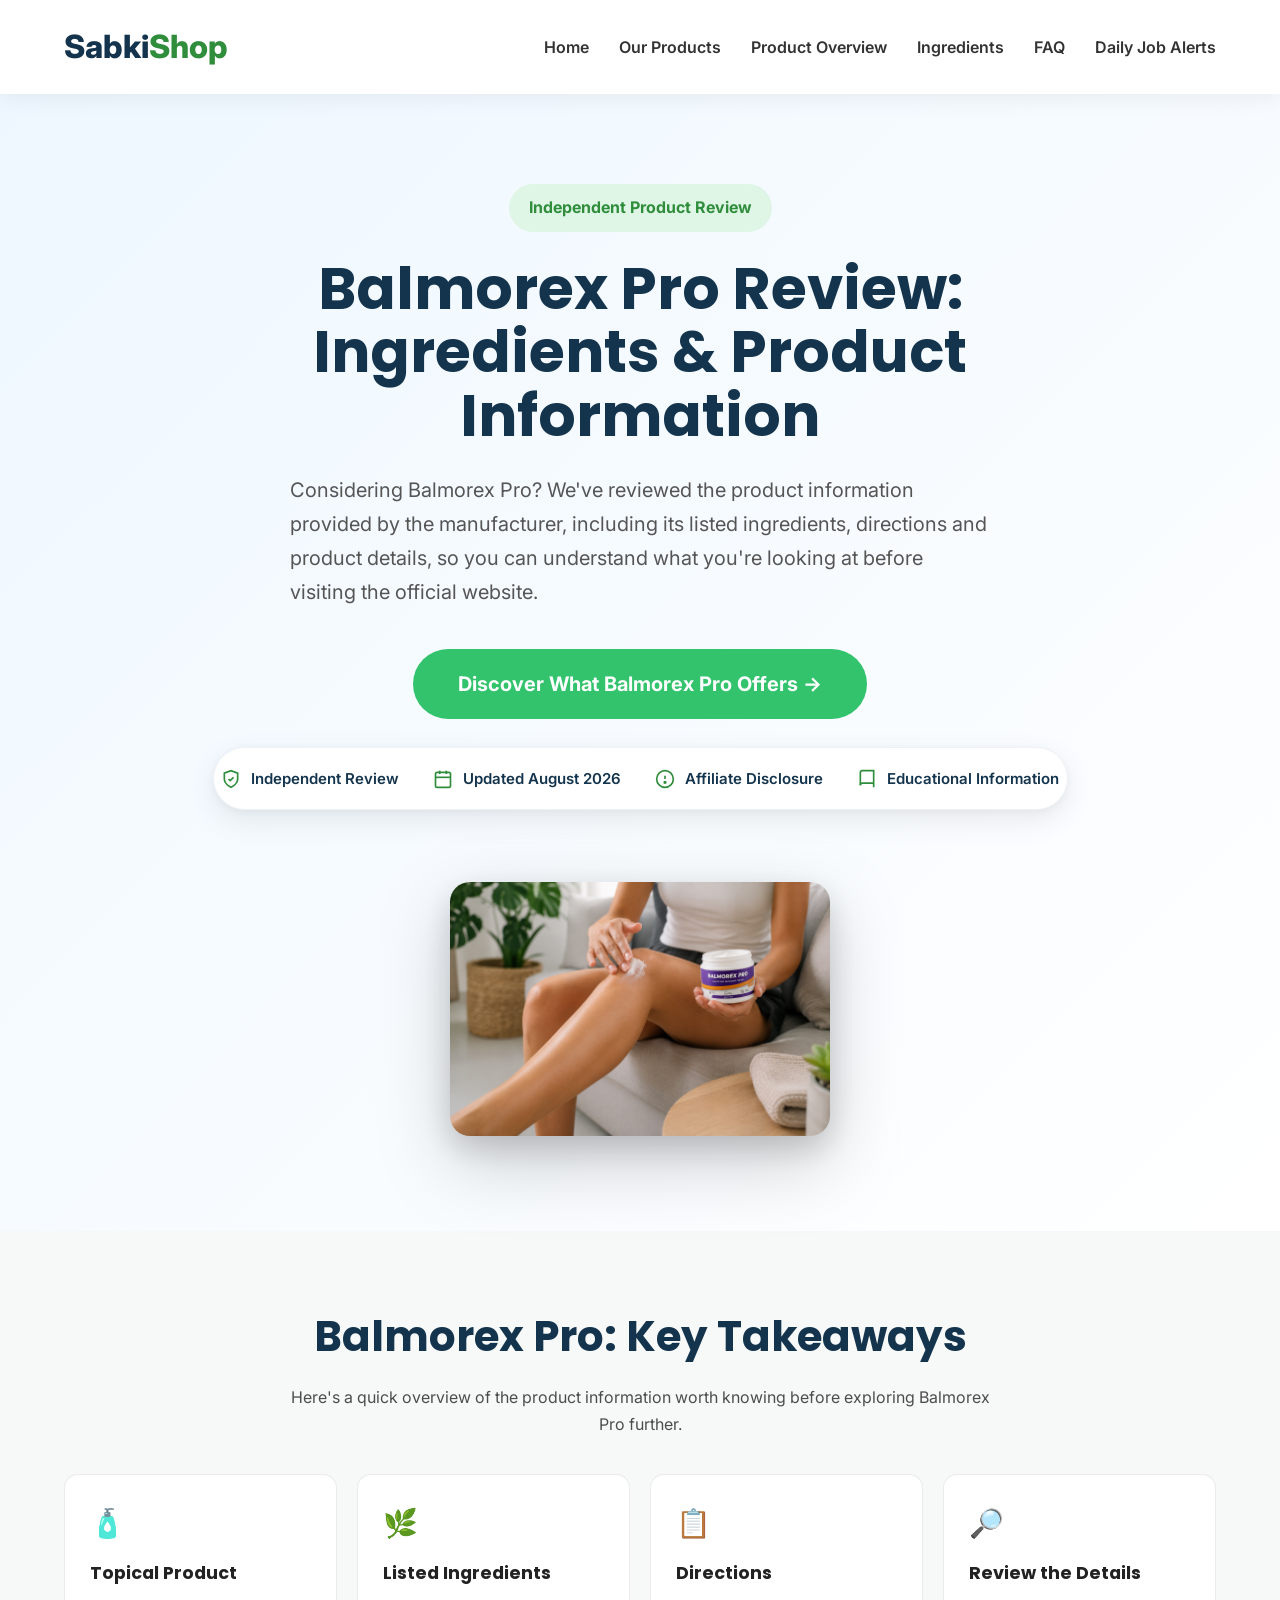
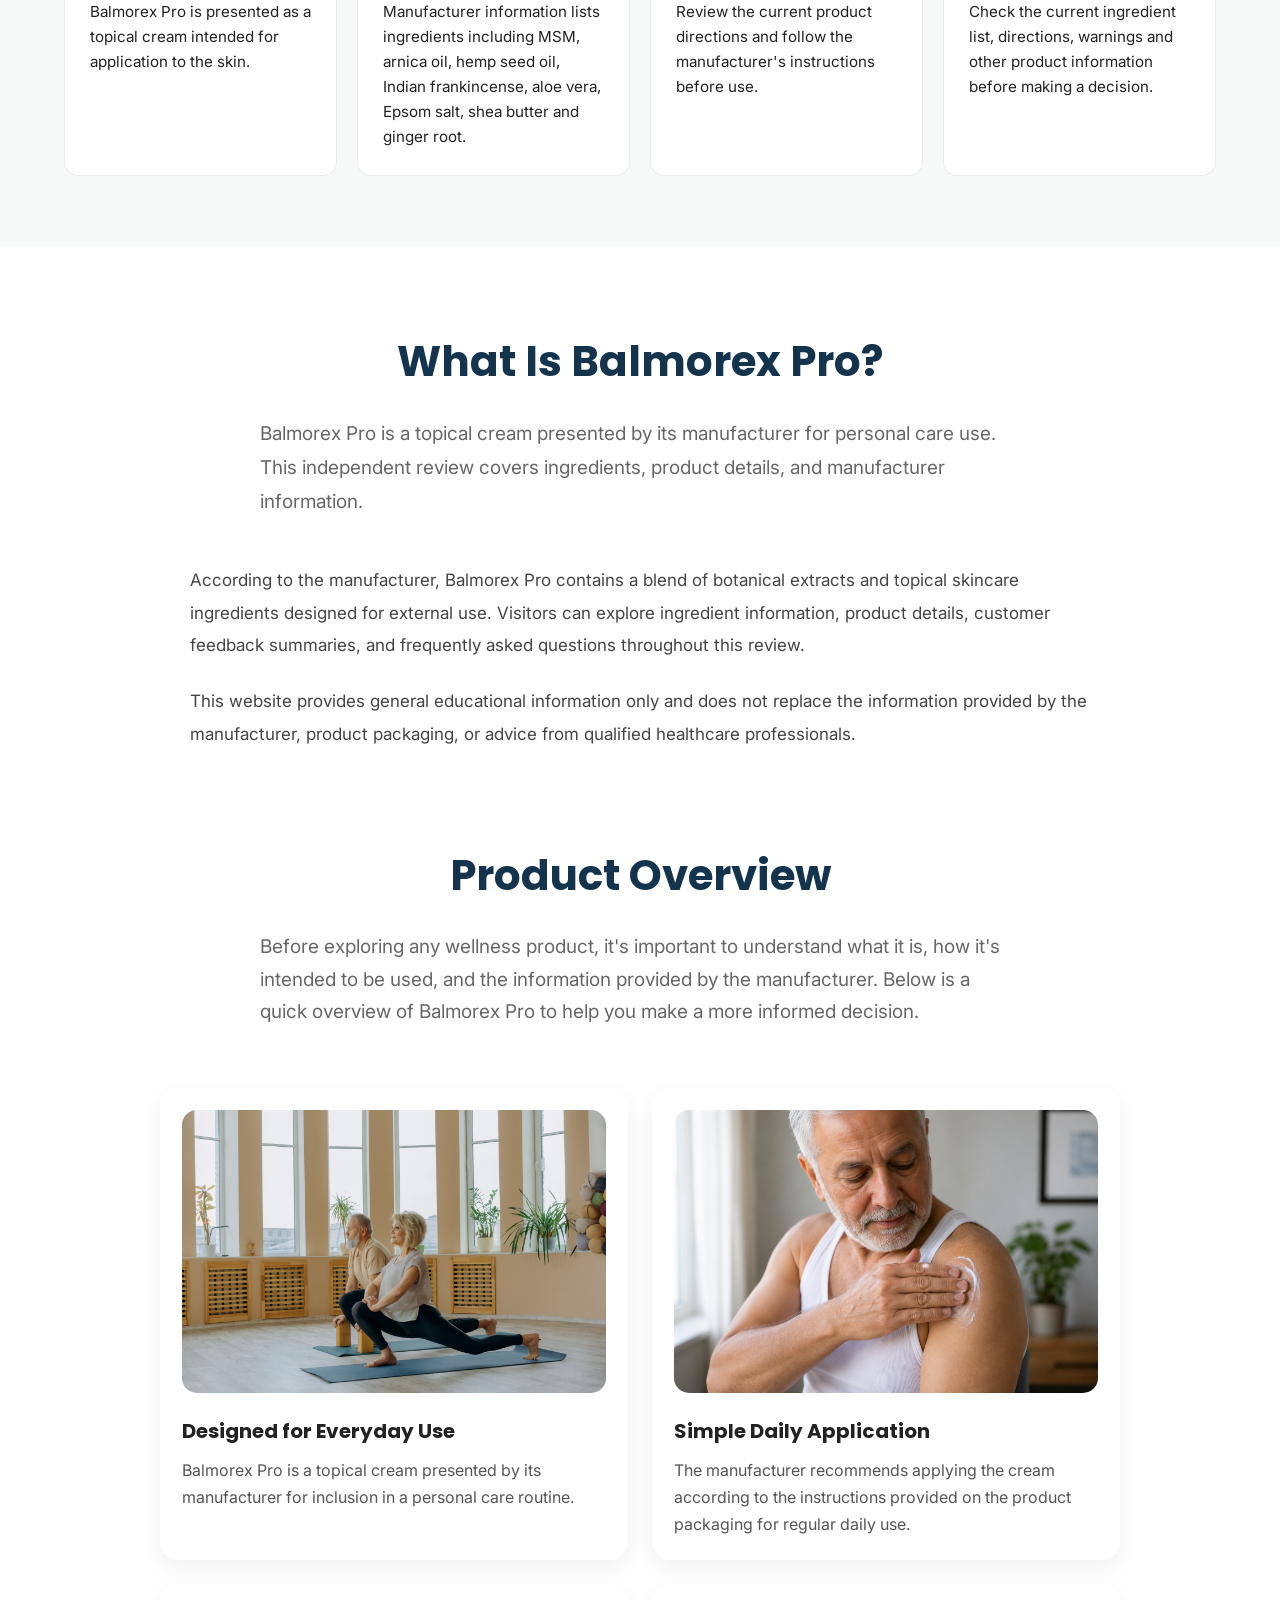
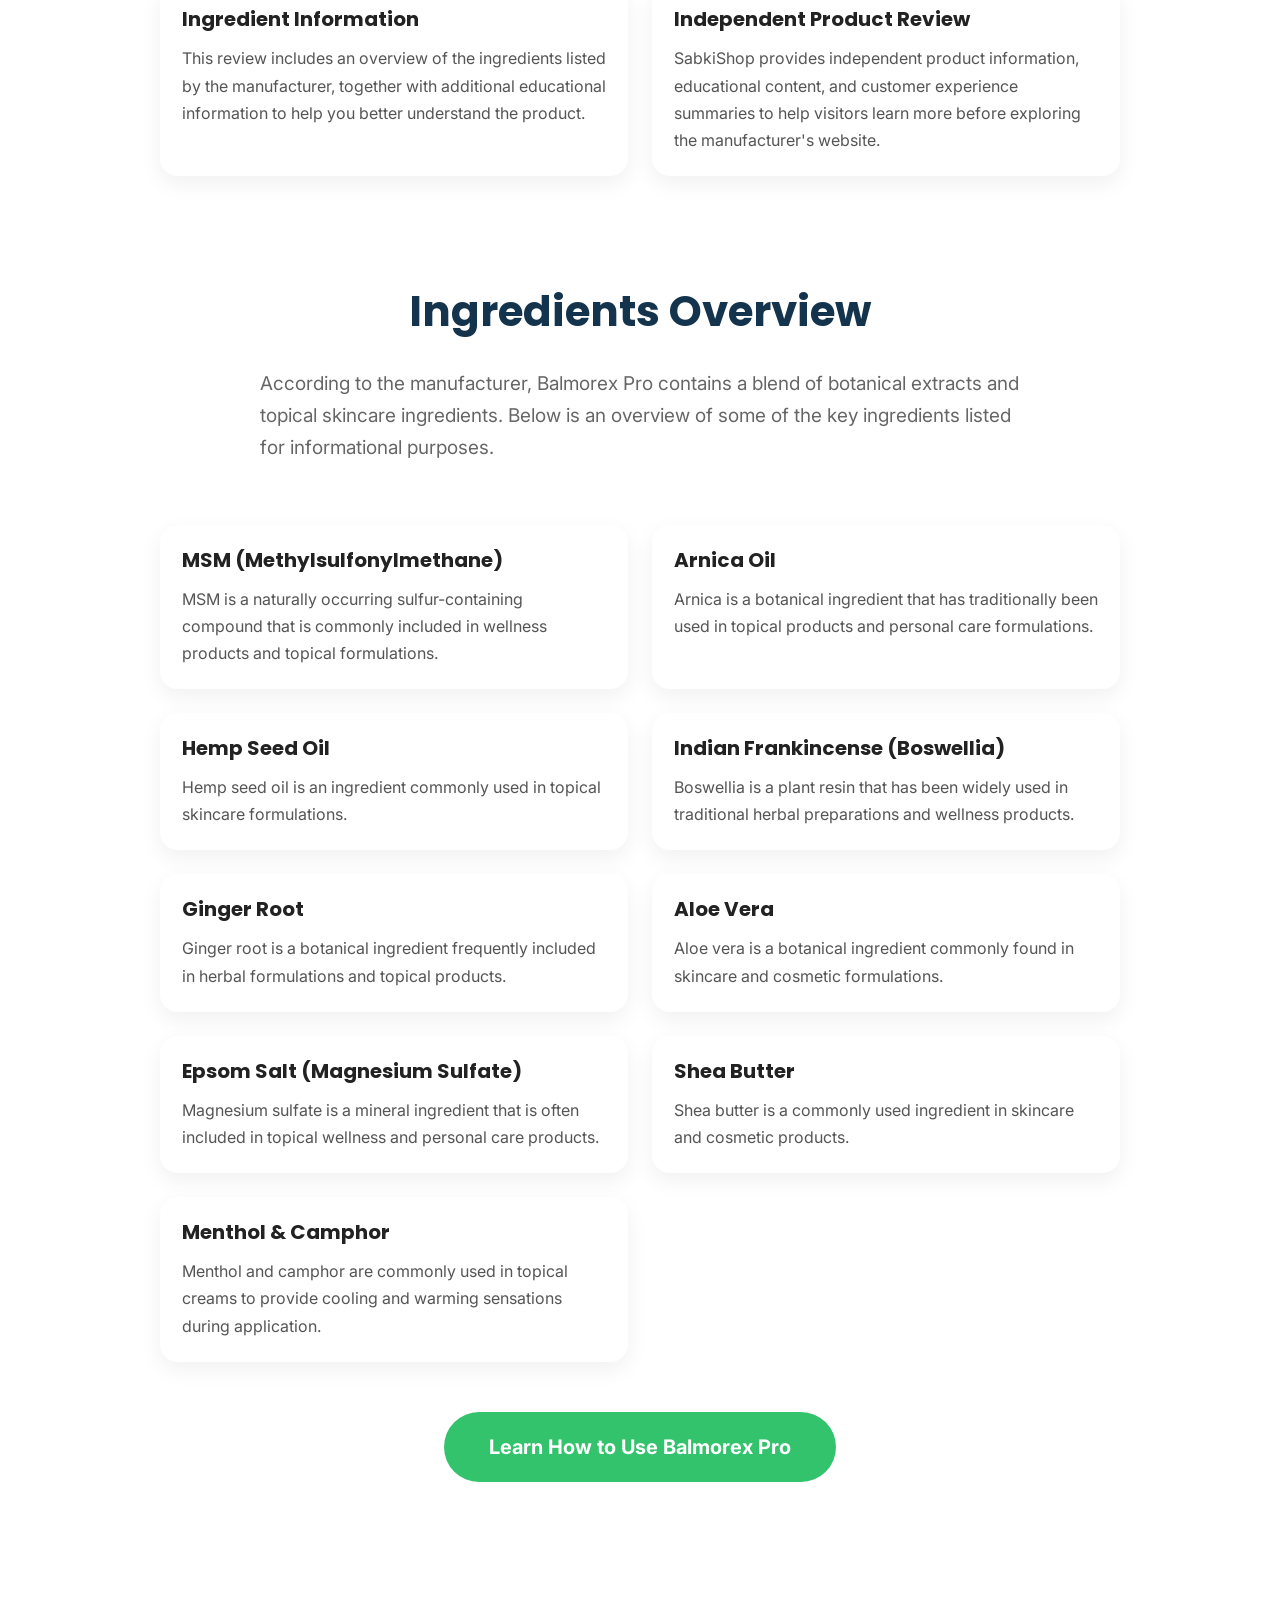
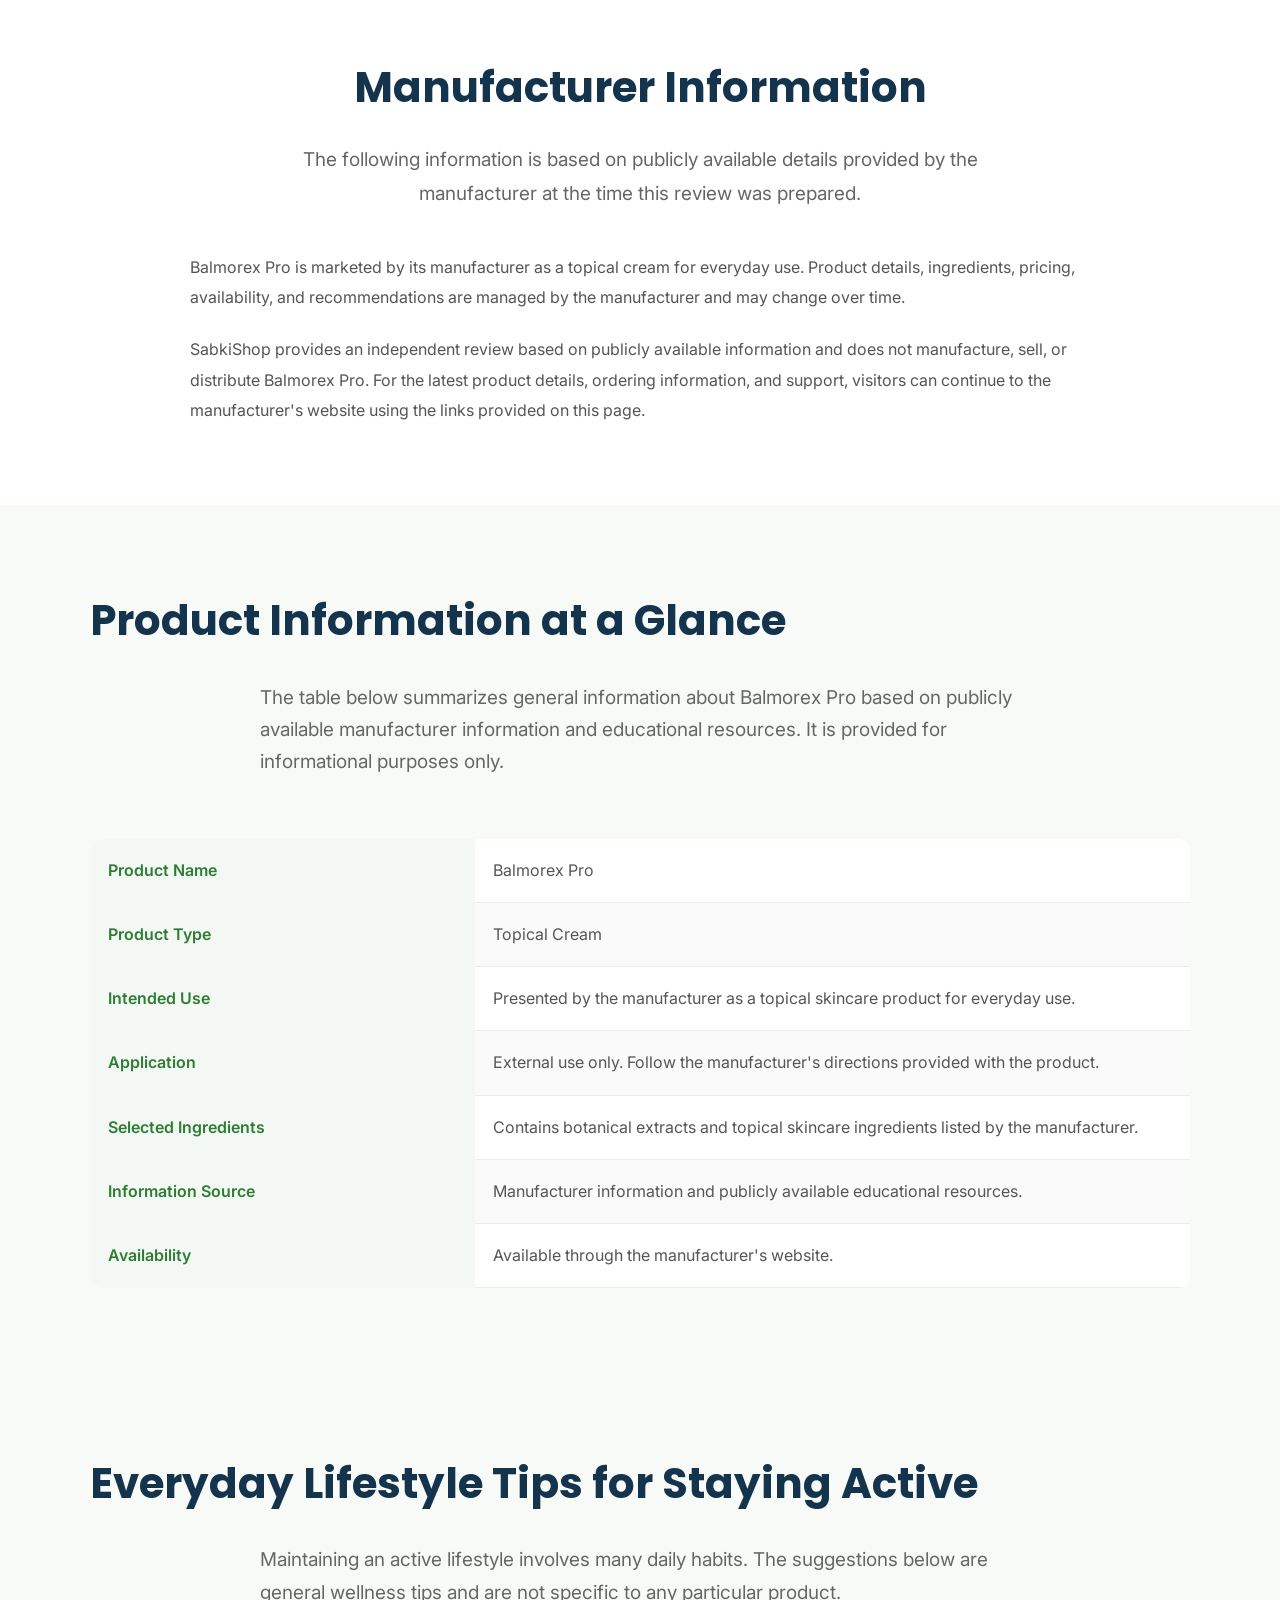
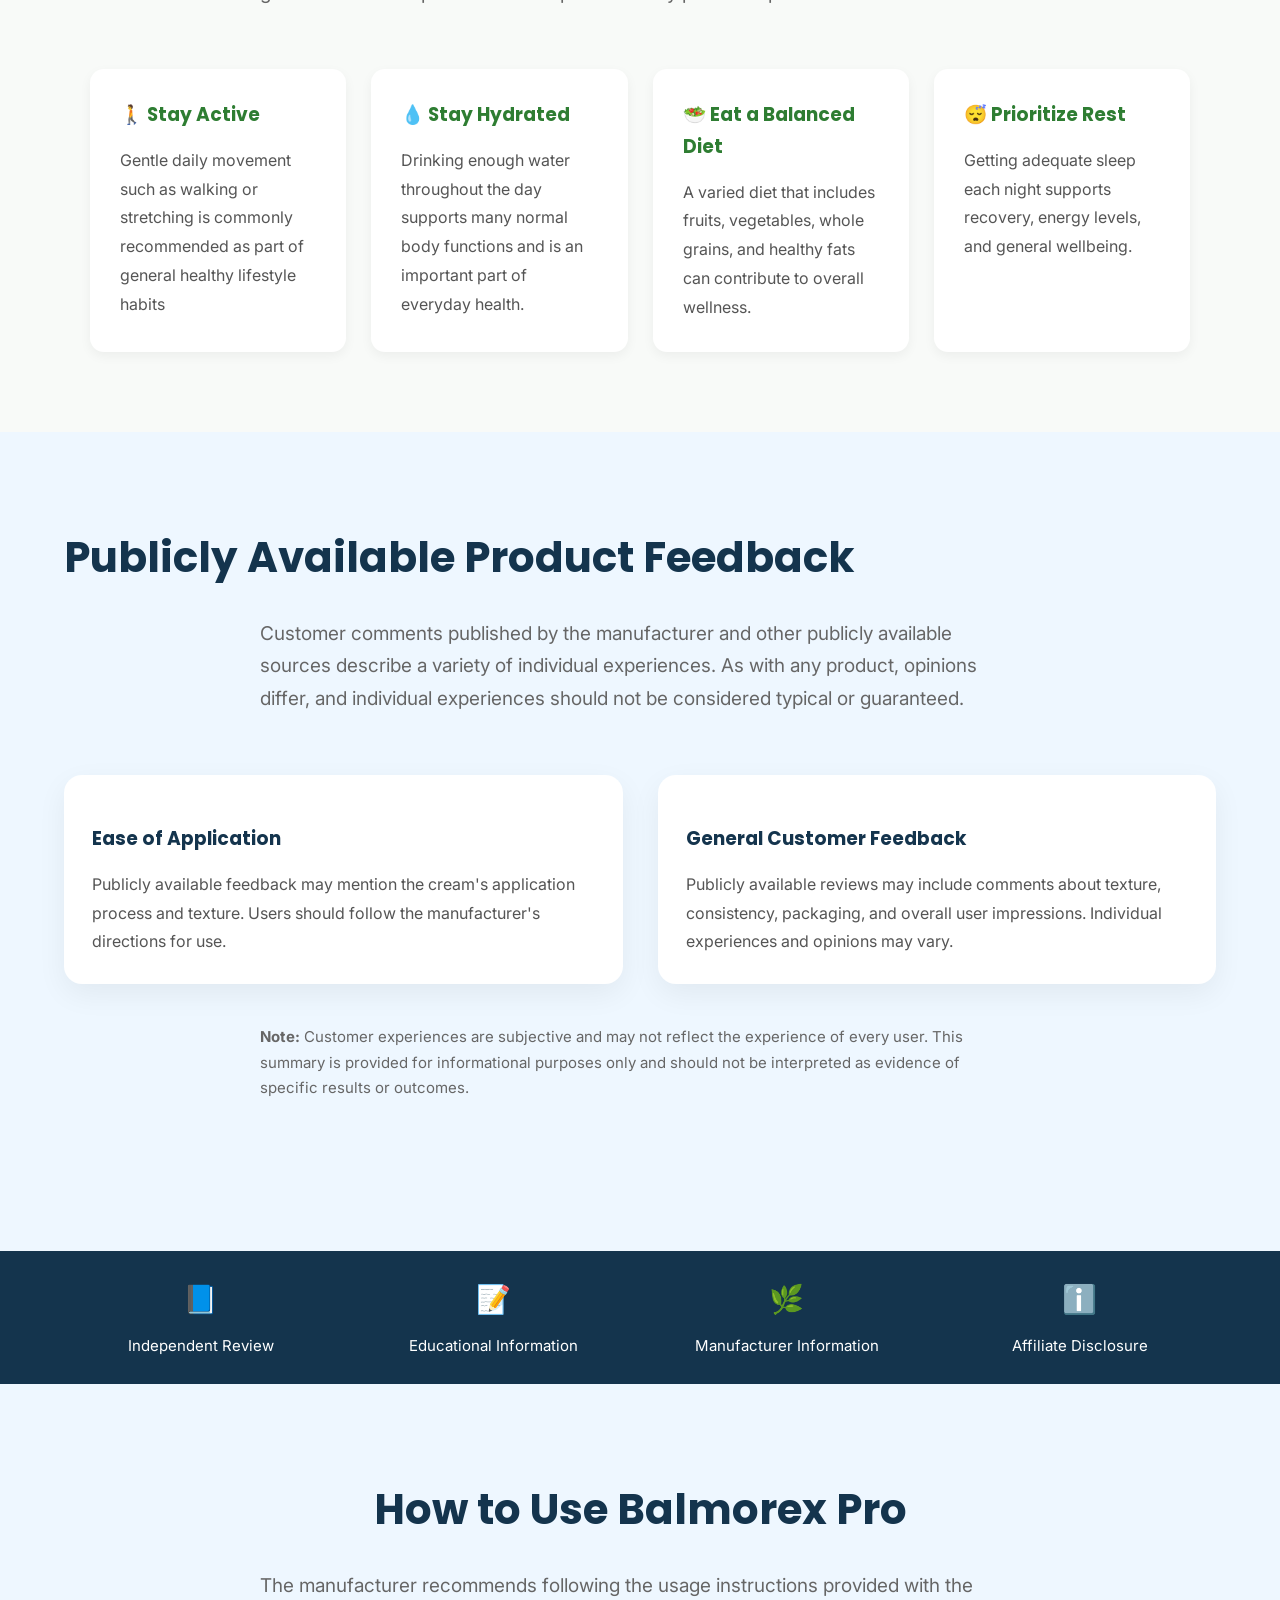
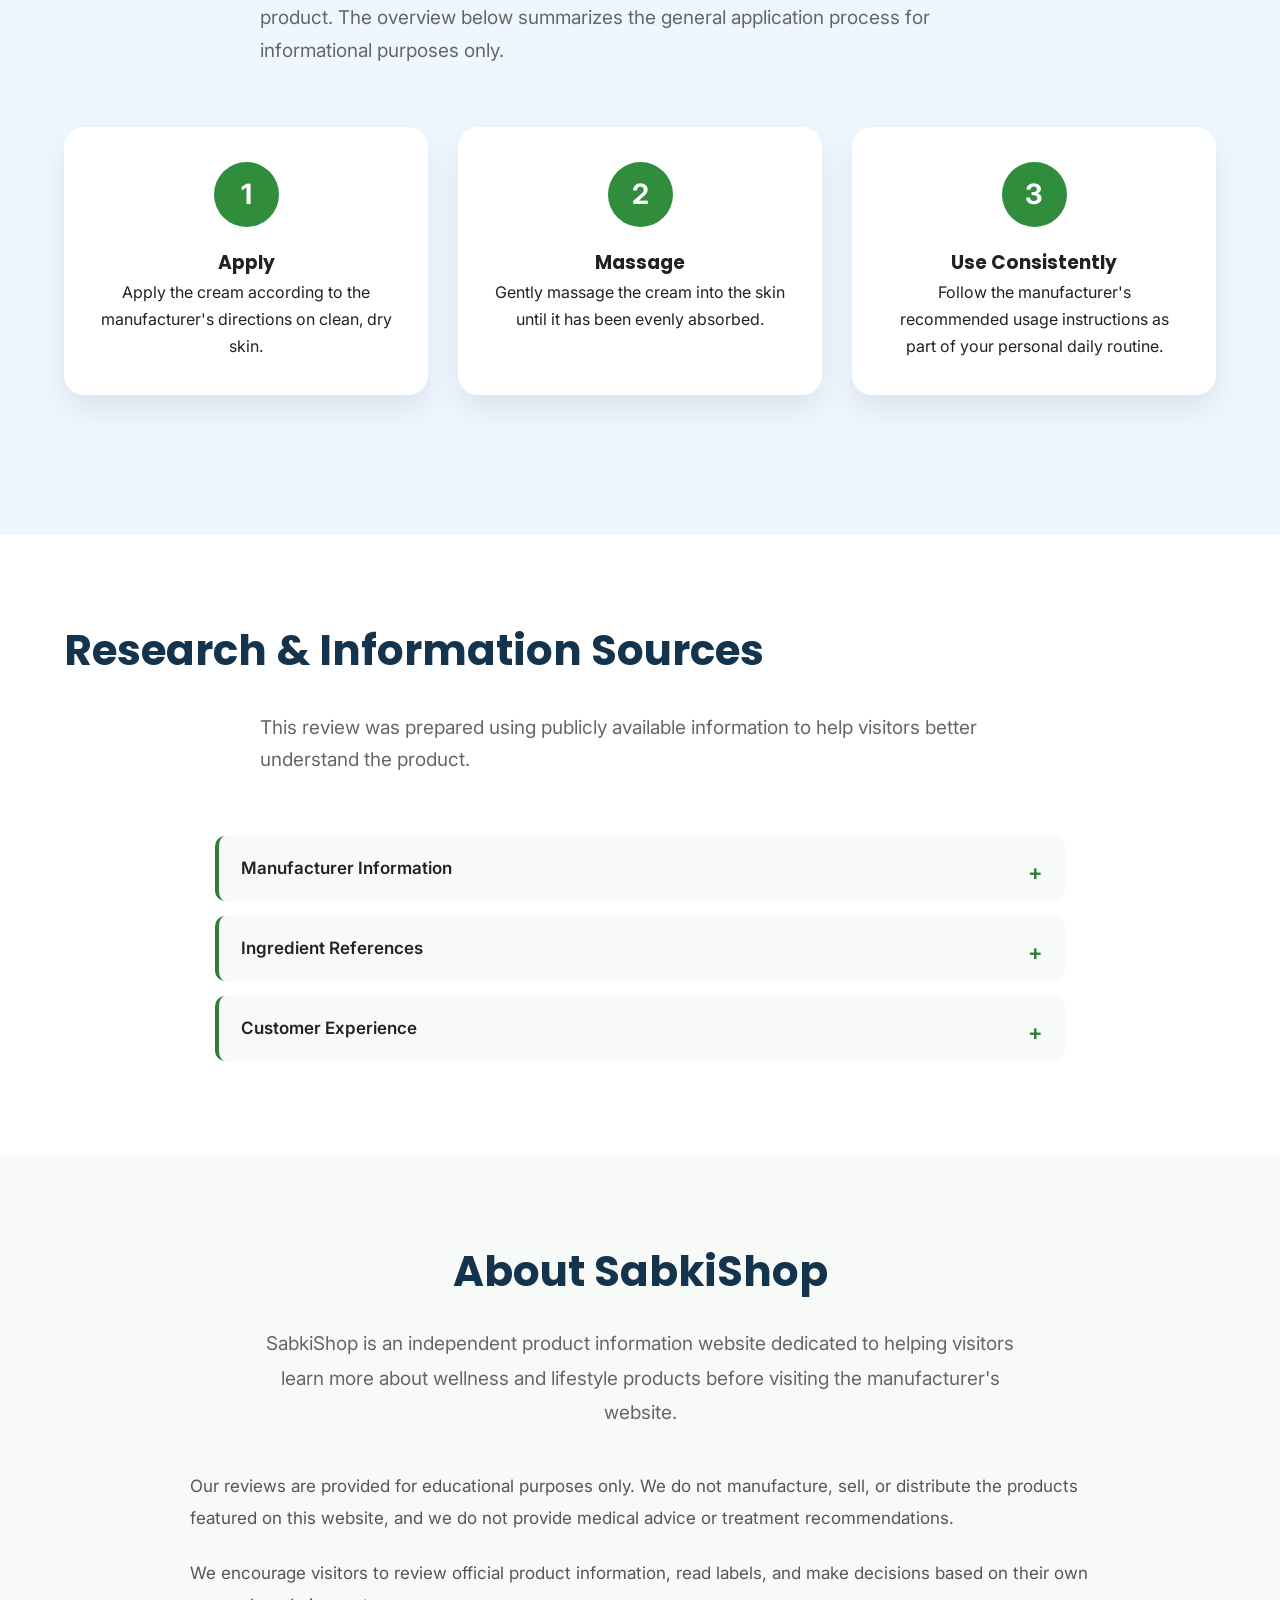
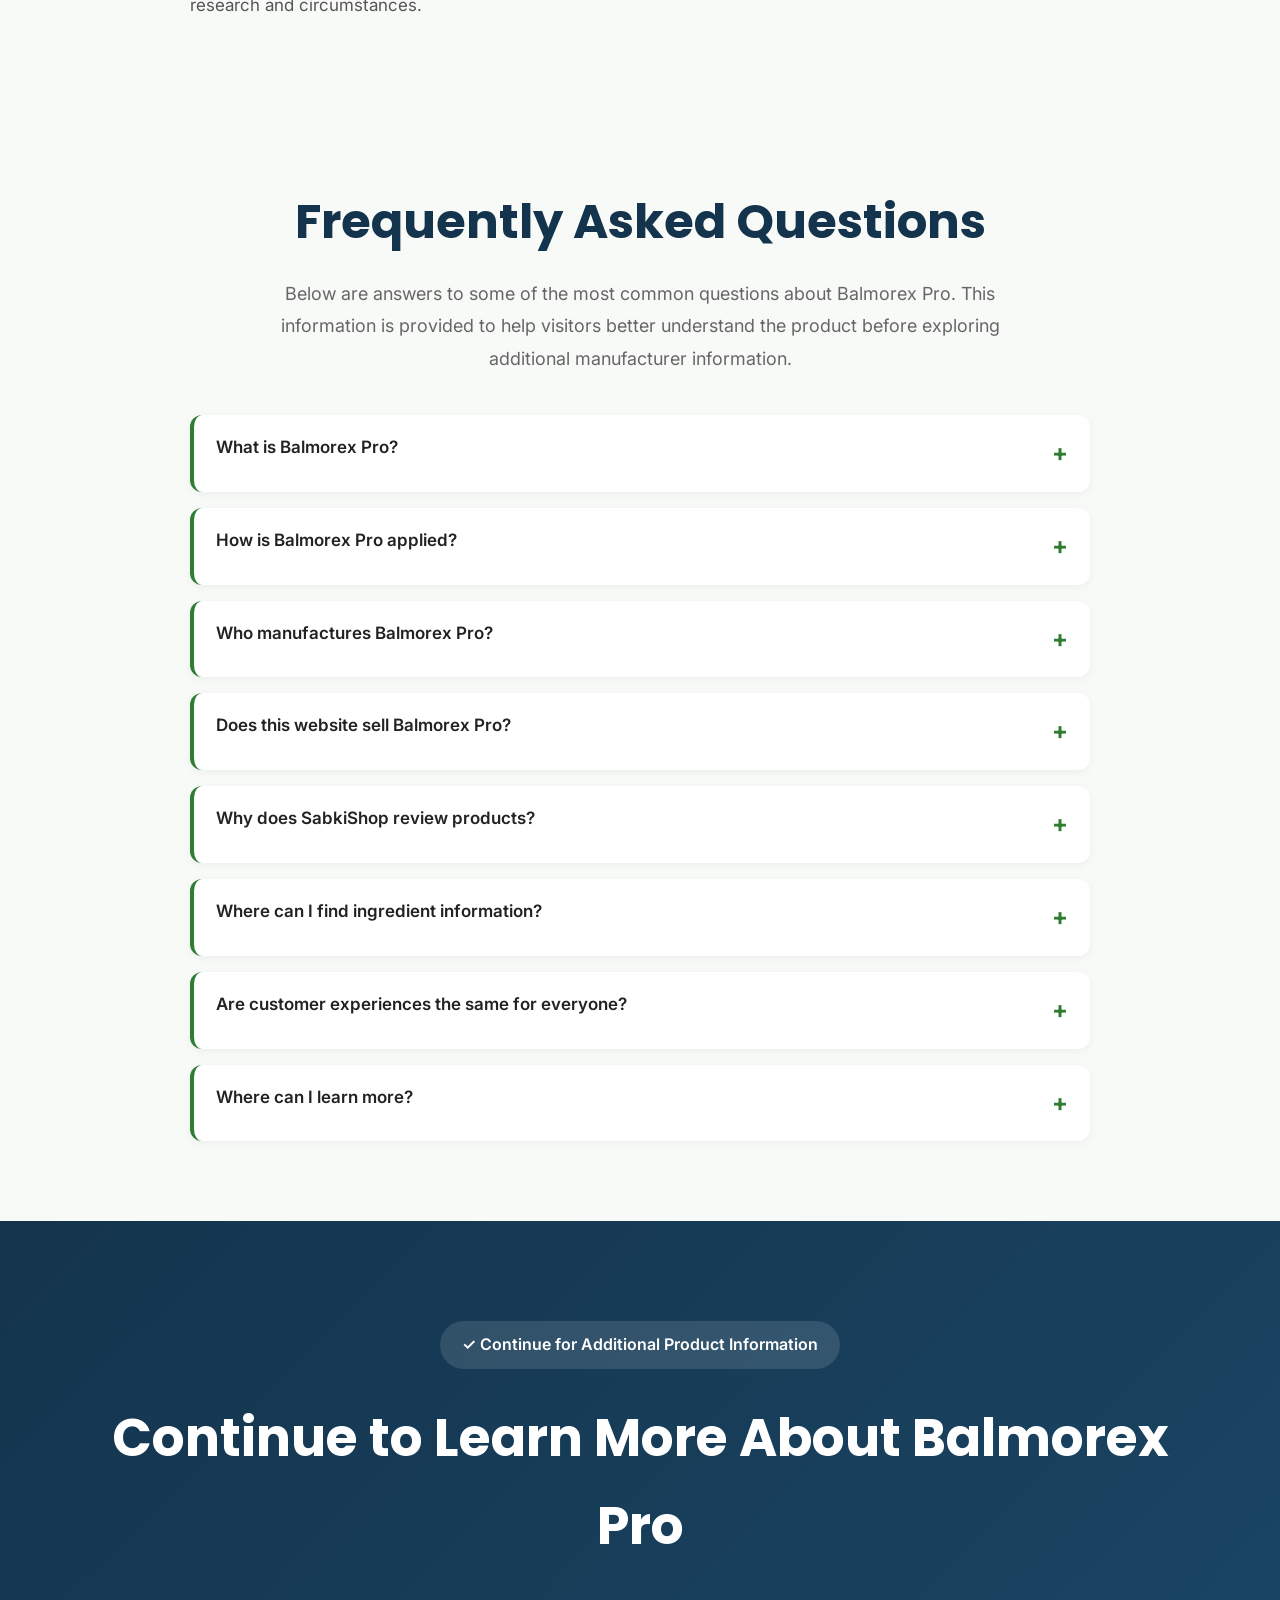
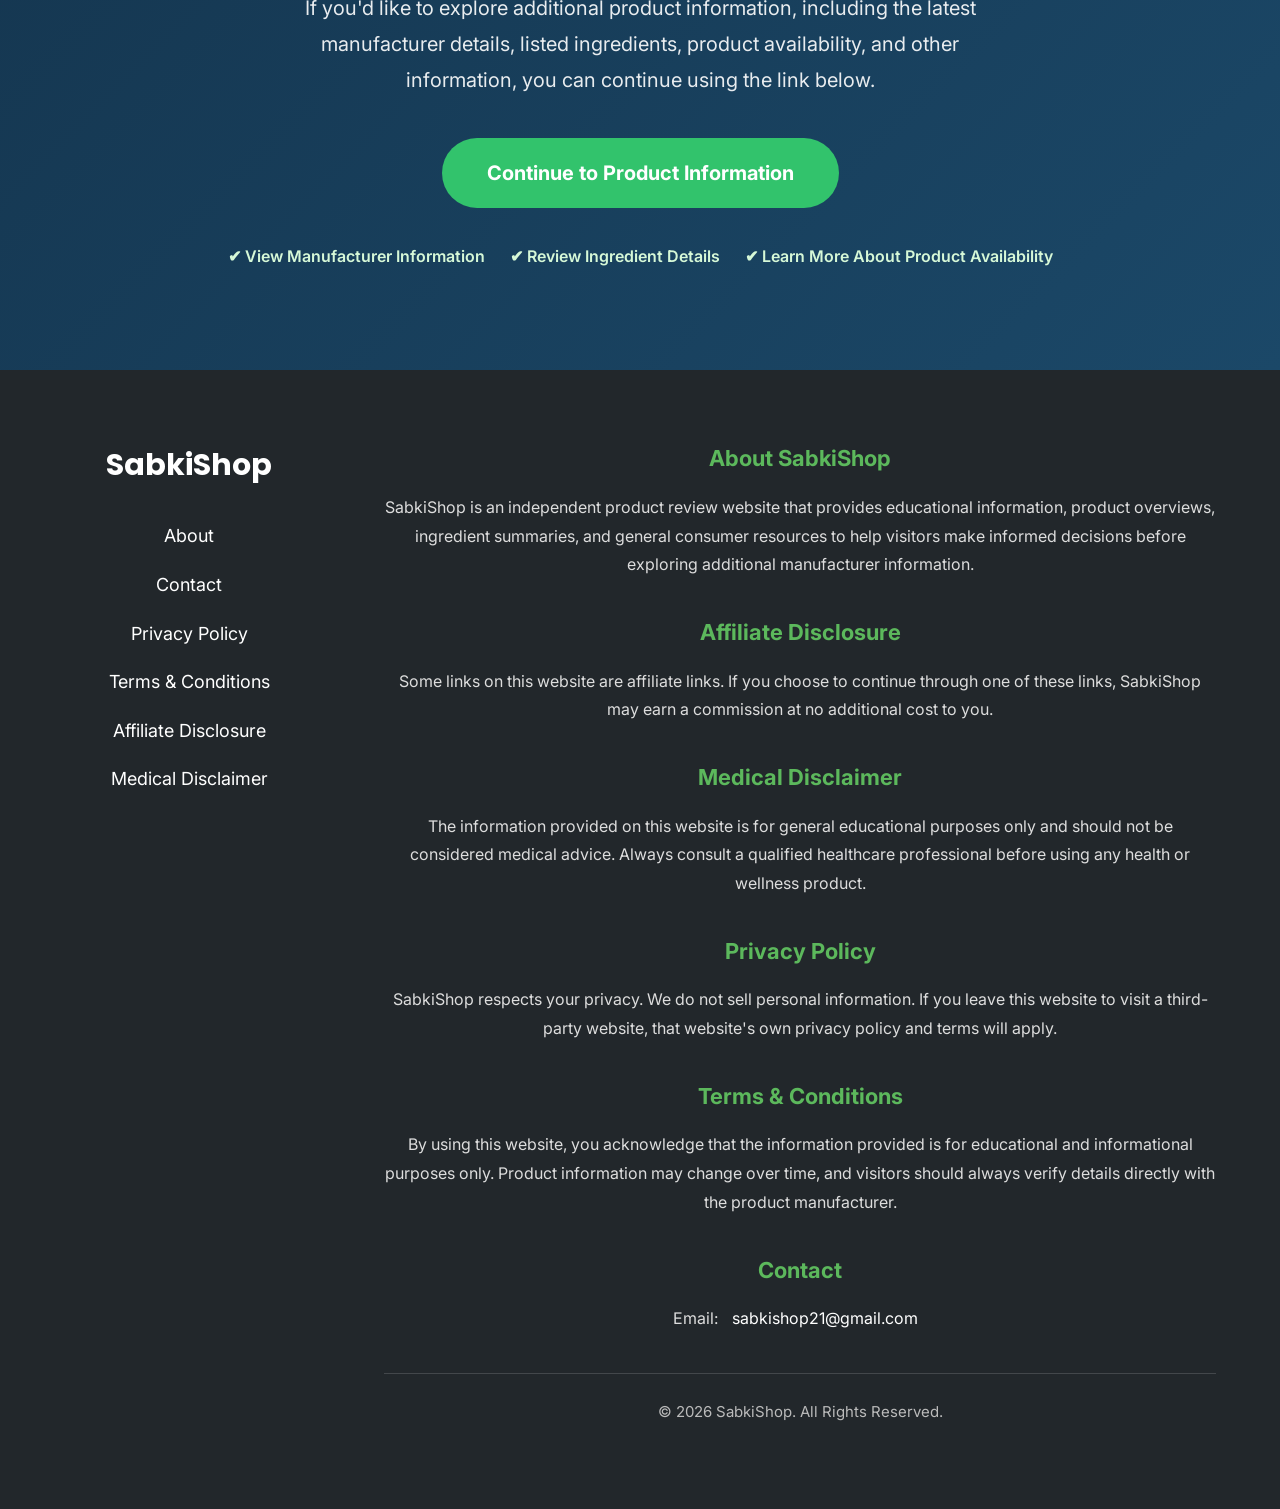
==== commit 9928fe55: "update the navigation and job alerts logo" ====
--- a/index.html
+++ b/index.html
@@ -93,6 +93,8 @@
 
             <a href="#faq">FAQ</a>
 
+            <a href="job-alerts.html">Daily Job Alerts</a>
+
             </a>
 
         </nav>
